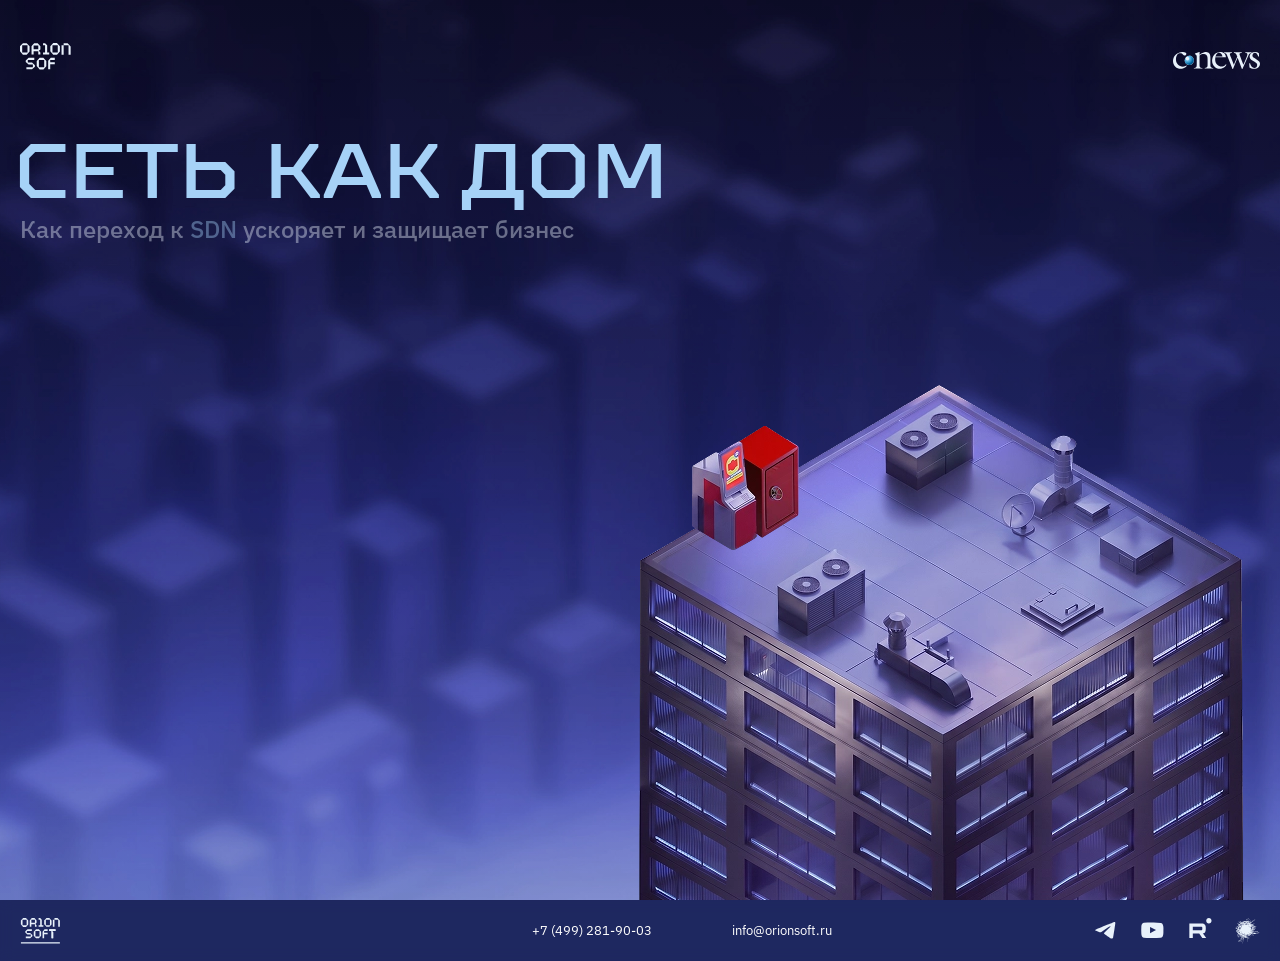
==== public/index.html @ 99e79488 "add homepage" ====
<!DOCTYPE html>
<html lang="ru">
  <head>
    <meta charset="UTF-8">
    <meta name="viewport" content="width=device-width, initial-scale=1.0">
    <meta name="description" content="Orionsoft">
    <meta name="keywords" content="">
    <link href="css/main.min.css" rel="stylesheet" type="text/css">
    <title>Orionsoft</title>
  </head>
  <body>
    <header class="header">
      <div class="container header__container"><a href="#" target="_blank">
          <svg class="header__logo-orion js-logo-animate" viewbox="0 0 80 53" fill="none" xmlns="http://www.w3.org/2000/svg">
            <path d="M15.0621 4.90947L10.4276 0.0557884H4.63448L1.43448 3.45895L0 4.85368V12.9432L4.57931 18.1316H10.4828L15.0069 13.0547V4.90947H15.0621ZM3.42069 14.7842V3.34737H11.7517V14.7842H3.42069Z" fill="currentColor"></path>
            <path d="M32 5.02105L27.7517 0.0557884H22.2897L19.3104 3.51474L18.0966 4.90947V18.02H21.3517V12.7758H28.6897V18.02H31.9448V14.561L29.4621 12.1063L32 9.87474V5.02105ZM21.3517 3.62632H28.6897V9.81894H21.3517V3.62632Z" fill="currentColor"></path>
            <path d="M42.5931 14.6726V3.45895L39.3379 0.111578H36.1379V3.34737H39.3379V14.6726H36.1379V18.02H45.7931V14.6726H42.5931Z" fill="currentColor"></path>
            <path d="M62.5656 4.85368L57.9311 0H52.1931L48.9931 3.40316L47.5587 4.79789V12.8874L52.138 18.0758H58.0414L62.5656 12.9989V4.85368ZM50.9242 14.7842V3.34737H59.2552V14.7842H50.9242Z" fill="currentColor"></path>
            <path d="M74.7035 0.111578H68.469V3.45895H65.1586V18.0758H68.469V3.45895H76.138V18.0758H79.4483V5.13263L74.7035 0.111578Z" fill="currentColor"></path>
            <path d="M18.869 30.3495H12.2483V26.3884H22.4V23.0968H13.5724L8.99311 27.1695V29.5684L12.1931 32.4137L13.4621 33.6411H20.1931V37.8253H10.0414V41.1168H18.869L23.3931 36.9884V34.5895" fill="currentColor"></path>
            <path d="M41.3242 27.9505L36.6345 23.1526H30.8966L27.6966 26.5558L26.2621 27.9505V36.04L30.8414 41.2284H36.7448L41.269 36.1516V27.9505H41.3242ZM29.6276 37.8811V26.4442H37.9586V37.8811H29.6276Z" fill="currentColor"></path>
            <path d="M54.5655 26.3326V23.0968H48.3311L44.1931 27.7832V41.0611H47.3931V33.2505H54.5655V29.959H47.3931V26.3326H54.5655Z" fill="currentColor"></path>
            <path d="M57.7655 23.0968V26.4442H62.5104V41.1168H65.8759V29.1779L63.5035 26.5H70.5656V23.0968H57.7655Z" fill="currentColor"></path>
            <path d="M0.110347 49.6526V52.1632H79.5035V49.6526H0.110347Z" fill="currentColor"></path>
          </svg></a><a href="#" target="_blank">
          <svg class="header__logo-cnews js-logo-animate" viewbox="0 0 133 26" fill="none" xmlns="http://www.w3.org/2000/svg">
            <g clip-path="url(#clip0_83_304)">
              <path d="M13.7548 0H15.0197C16.5428 0.123717 18.1763 0.214875 19.4802 1.10041C20.2222 1.5855 20.6006 2.57684 20.2839 3.41841C19.8666 4.57908 18.6456 5.55251 17.3709 5.31971C16.6516 5.11788 16.0508 4.64905 15.4809 4.18511C14.5537 3.42495 13.659 2.59312 12.5581 2.08524C11.6943 1.65549 10.6794 1.67991 9.75715 1.88013C8.1123 2.27406 6.81329 3.52585 5.98031 4.95508C4.95245 6.76525 4.41826 8.85861 4.46697 10.9406C4.46371 13.4556 5.16841 15.9966 6.5957 18.077C8.03759 20.1801 10.267 21.764 12.7725 22.2833C14.5472 22.6886 16.4681 22.5926 18.1357 21.8324C18.8745 21.5068 19.5646 21.0787 20.2206 20.6099C20.5697 20.815 20.9253 21.0071 21.2972 21.1666C19.6296 23.0614 17.4684 24.5476 15.0441 25.2801C12.4996 26.0436 9.68406 25.9996 7.21272 24.9871C4.51568 23.8997 2.3431 21.6777 1.16423 19.0325C0.446534 17.4926 0.107167 15.8029 0 14.1116V12.9754C0.110417 11.4013 0.431917 9.83205 1.07655 8.38658C2.20343 5.78855 4.19741 3.60565 6.61515 2.15202C8.76177 0.83511 11.2477 0.130226 13.7548 0Z" fill="currentColor"></path>
              <path d="M24.9119 19.8844C28.759 19.8844 31.8777 16.7571 31.8777 12.8994C31.8777 9.04163 28.759 5.91431 24.9119 5.91431C21.0648 5.91431 17.946 9.04163 17.946 12.8994C17.946 16.7571 21.0648 19.8844 24.9119 19.8844Z" fill="currentColor"></path>
              <path d="M40.157 0H40.1716C40.3778 0.0716263 40.5793 0.148132 40.7837 0.221384C40.6278 1.57899 40.5028 2.94147 40.3405 4.29907C42.6723 2.59964 45.1225 0.872513 47.9884 0.245804C48.5356 0.117207 49.0942 0.0618583 49.6512 4.16723e-06H50.666C51.7326 0.0911623 52.8239 0.250688 53.7802 0.761823C54.912 1.31528 55.7971 2.305 56.2989 3.4526C57.031 5.07557 57.1544 6.88893 57.1673 8.64537C57.1673 12.1549 57.169 15.6629 57.1673 19.1725C57.161 19.905 57.1773 20.6408 57.2471 21.37C57.3429 21.9658 57.4174 22.6072 57.8087 23.0923C58.1708 23.5643 58.7344 23.8248 59.293 23.9778C60.0205 24.1748 60.7607 24.3262 61.5095 24.4027C61.5241 24.6843 61.5271 24.9659 61.5271 25.2475H48.521C48.529 24.9708 48.4834 24.6827 48.5566 24.4108C49.6721 24.2171 50.8834 24.0983 51.8284 23.4146C52.7232 22.7081 52.7687 21.4742 52.8515 20.4292C52.905 17.9614 52.8711 15.4903 52.8808 13.021C52.8661 11.3508 52.9473 9.66763 52.65 8.0154C52.4229 6.75873 51.981 5.476 51.054 4.55953C49.8297 3.27519 47.9608 2.87637 46.2477 2.92358C45.3613 2.88939 44.4712 3.02776 43.6336 3.31914C42.5098 3.72937 41.5176 4.4342 40.6458 5.24323C40.5224 5.33277 40.5759 5.49717 40.5613 5.62413C40.5709 10.5206 40.5563 15.4171 40.568 20.3152C40.6215 21.1405 40.6391 22 40.9949 22.7619C41.2985 23.3934 41.9512 23.7613 42.5975 23.9518C43.3543 24.165 44.1287 24.3213 44.9114 24.4059C44.9147 24.6859 44.9147 24.9676 44.9147 25.2475C40.5822 25.2475 36.2471 25.2475 31.9132 25.2492C31.923 24.9676 31.9246 24.6859 31.9311 24.4043C32.7105 24.3197 33.4834 24.1569 34.2352 23.9257C34.9414 23.7011 35.617 23.2437 35.8897 22.5258C36.3199 21.3147 36.2292 20.0092 36.281 18.746V7.60357C36.2664 6.86617 36.2747 6.09943 35.9465 5.42063C35.4285 4.3886 34.4543 3.6968 33.5532 3.02286C33.5515 2.83566 33.5499 2.65009 33.5465 2.46452C35.747 1.63433 37.9585 0.83507 40.157 0Z" fill="currentColor"></path>
              <path d="M71.7552 0H72.8937C73.5949 0.0748808 74.2998 0.146503 74.9801 0.336959C76.8132 0.797633 78.4777 1.94037 79.5037 3.53726C80.4065 4.9144 80.8254 6.56013 80.9036 8.19446C75.5241 8.18633 70.1445 8.19936 64.7667 8.18796C64.648 9.0979 64.5994 10.0176 64.5393 10.9341C64.2942 13.5516 65.0071 16.2669 66.5771 18.383C67.9703 20.2957 70.1056 21.6419 72.4291 22.0668C73.957 22.3354 75.5709 22.3256 77.0423 21.7868C78.6269 21.2268 79.9164 20.0499 80.9036 18.7135C81.1859 18.9186 81.4685 19.1253 81.7478 19.3385C80.2702 21.8356 78.0604 23.9485 75.3535 25.0424C71.7326 26.5238 67.3582 25.7912 64.3331 23.3332C62.6962 22.0326 61.459 20.2599 60.7025 18.3146C59.8563 16.1871 59.6292 13.8397 59.9052 11.5754C60.3192 7.82003 62.3002 4.18673 65.4536 2.05919C67.3013 0.778096 69.5241 0.125346 71.7552 0ZM69.6817 1.32179C68.115 1.62457 66.8711 2.81287 66.0834 4.15256C65.5527 5.08856 65.0962 6.09946 64.9419 7.17056C66.1695 7.0387 67.4054 7.09406 68.6343 6.99313C70.9678 6.9085 73.2996 6.8108 75.6311 6.69523C75.2544 5.0544 74.605 3.37773 73.3076 2.24639C72.3334 1.38365 70.9499 1.03204 69.6817 1.32179Z" fill="currentColor"></path>
              <path d="M78.2778 0.546869C82.199 0.553382 86.1222 0.553382 90.045 0.546869C90.04 0.825226 90.04 1.10359 90.0433 1.38194C89.3128 1.42915 88.5561 1.45845 87.8708 1.74983C87.4276 1.90773 87.0379 2.25446 86.9162 2.72164C86.8234 3.25394 86.8982 3.80413 87.0688 4.31367C87.4438 5.48243 87.926 6.61213 88.3645 7.7565C89.9004 11.7089 91.4641 15.6482 92.9856 19.6054C94.7329 15.544 96.4297 11.4565 98.159 7.387C98.2757 7.13307 98.1021 6.88073 98.024 6.6447C97.477 5.34407 97.1033 3.93763 96.2591 2.78676C95.5445 1.81332 94.278 1.57892 93.1642 1.38195C93.1675 1.10359 93.1675 0.826866 93.1692 0.548506C97.1376 0.548506 101.109 0.561529 105.079 0.541992C105.079 0.820352 105.079 1.10034 105.081 1.38032C104.223 1.44544 103.34 1.50404 102.55 1.87681C102.041 2.12099 101.639 2.64026 101.666 3.22465C101.689 3.99623 102.004 4.72063 102.267 5.4336C104.027 10.1592 105.833 14.8668 107.573 19.5973C108.298 18.1111 108.936 16.5842 109.613 15.0752C110.736 12.4918 111.844 9.89707 112.786 7.24047C113.162 6.0945 113.555 4.942 113.713 3.74227C113.815 3.09766 113.627 2.35538 113.065 1.97447C112.337 1.50891 111.449 1.50891 110.626 1.38519C110.629 1.10521 110.628 0.826852 110.626 0.546866C113.763 0.558259 116.9 0.543609 120.037 0.553379C120.034 0.826852 120.034 1.10033 120.036 1.3738C119.091 1.47147 118.126 1.72378 117.377 2.3391C116.215 3.26533 115.627 4.67503 115.012 5.98543C112.042 12.5944 109.106 19.2196 106.13 25.8237C105.893 25.8172 105.657 25.8205 105.422 25.8367H105.377C103.168 20.1686 100.945 14.5055 98.7452 8.83413C96.3921 14.4908 94.0928 20.1719 91.758 25.8367H91.7158C91.4561 25.8172 91.1961 25.8139 90.9364 25.8172C88.1534 18.8957 85.3767 11.9726 82.579 5.05597C82.1681 4.0988 81.7458 3.09606 80.9601 2.37982C80.2326 1.70753 79.2357 1.45033 78.2728 1.37545C78.2775 1.09872 78.2778 0.823599 78.2778 0.546869Z" fill="currentColor"></path>
              <path d="M124.75 0H125.698C127.698 0.130226 129.733 0.675546 131.376 1.85409C131.44 3.50145 131.475 5.15368 131.563 6.80105C131.152 6.88731 130.736 6.95408 130.326 7.04035C129.819 5.37508 129.204 3.63981 127.918 2.40917C126.552 1.10366 124.186 0.939253 122.731 2.18128C121.815 2.97403 121.408 4.23235 121.481 5.42228C121.471 6.69361 122.259 7.80865 123.193 8.60141C124.746 9.90041 126.623 10.7094 128.356 11.7333C129.76 12.5635 131.175 13.5077 132.087 14.8978C132.872 16.0796 133.133 17.5593 132.938 18.956C132.761 20.5919 131.938 22.127 130.732 23.2339C128.944 24.9008 126.49 25.7196 124.077 25.8026C121.577 25.8628 119.019 25.2215 116.966 23.7564C116.834 22.2816 116.771 20.8019 116.631 19.3271C116.56 18.7395 116.605 18.1404 116.488 17.556C116.928 17.4649 117.37 17.3623 117.821 17.3412C118.209 19.2832 119.019 21.1975 120.387 22.6544C121.423 23.7304 122.897 24.388 124.397 24.3571C125.516 24.3864 126.651 23.9632 127.448 23.1704C129.002 21.6223 129.163 18.8599 127.741 17.1751C126.932 16.1838 125.81 15.5164 124.698 14.919C122.938 13.9651 121.048 13.1902 119.508 11.8798C118.482 11.0301 117.685 9.87598 117.374 8.56885C117.037 7.09728 117.121 5.49065 117.792 4.12161C118.42 2.81123 119.521 1.77431 120.791 1.09388C122.006 0.429726 123.374 0.102551 124.75 0Z" fill="currentColor"></path>
              <path d="M20.3521 7.60031C21.4481 6.69848 22.791 6.08155 24.2118 5.95458C26.2723 5.72668 28.414 6.50151 29.8673 7.98121C31.1517 9.27535 31.9035 11.0887 31.8775 12.9184C31.8938 14.4941 31.3352 16.065 30.3463 17.2875C29.2958 18.6028 27.7532 19.5209 26.0937 19.7895C24.4488 20.0629 22.7017 19.7585 21.2825 18.8697C19.4883 17.784 18.2331 15.8452 18.0058 13.7568C17.7428 11.8148 18.3776 9.79955 19.6458 8.31821C19.2642 8.92865 19.0498 9.64325 19.1473 10.3676C19.2821 11.6292 20.3472 12.7215 21.6008 12.8875C23.0833 13.1463 24.608 12.0557 24.8759 10.5809C24.9944 9.91675 24.9116 9.20211 24.5722 8.61121C24.0624 7.66545 22.9988 7.03875 21.9206 7.10548C21.3556 7.09735 20.8376 7.33985 20.3521 7.60031Z" fill="url(#paint0_radial_83_304)"></path>
              <path d="M20.3521 7.60031C21.4481 6.69848 22.791 6.08155 24.2118 5.95458C26.2723 5.72668 28.414 6.50151 29.8673 7.98121C31.1517 9.27535 31.9035 11.0887 31.8775 12.9184C31.8938 14.4941 31.3352 16.065 30.3463 17.2875C29.2958 18.6028 27.7532 19.5209 26.0937 19.7895C24.4488 20.0629 22.7017 19.7585 21.2825 18.8697C19.4883 17.784 18.2331 15.8452 18.0058 13.7568C17.7428 11.8148 18.3776 9.79955 19.6458 8.31821C19.2642 8.92865 19.0498 9.64325 19.1473 10.3676C19.2821 11.6292 20.3472 12.7215 21.6008 12.8875C23.0833 13.1463 24.608 12.0557 24.8759 10.5809C24.9944 9.91675 24.9116 9.20211 24.5722 8.61121C24.0624 7.66545 22.9988 7.03875 21.9206 7.10548C21.3556 7.09735 20.8376 7.33985 20.3521 7.60031Z" fill="url(#paint1_radial_83_304)"></path>
            </g>
            <defs>
              <radialgradient id="paint0_radial_83_304" cx="0" cy="0" r="1" gradienttransform="matrix(9.31 9.33334 -9.31 9.33334 22.1113 9.66665)" gradientunits="userSpaceOnUse">
                <stop stop-color="#00AAFF"></stop>
                <stop offset="1" stop-color="#00406C"></stop>
              </radialgradient>
              <radialgradient id="paint1_radial_83_304" cx="0" cy="0" r="1" gradienttransform="matrix(6.31751 6.33334 -6.31514 6.33096 21.7788 9.66665)" gradientunits="userSpaceOnUse">
                <stop stop-color="white" stop-opacity="0.7"></stop>
                <stop offset="1" stop-color="white" stop-opacity="0"></stop>
              </radialgradient>
              <clippath id="clip0_83_304">
                <rect width="133" height="26" fill="white"></rect>
              </clippath>
            </defs>
          </svg></a></div>
    </header>
    <main class="main">
      <section class="hero">
        <div class="hero__bg">
          <picture>
            <source srcset="./images/bg.webp 1x, ./images/bg@2x.webp 2x" type="image/webp">
            <source srcset="./images/bg.webp 1x, ./images/bg@2x.webp 2x" type="image/webp"><img class="hero__bg-image" src="./images/bg.jpg" srcset="./images/bg.jpg 1x, ./images/bg@2x.jpg 2x" alt="">
          </picture>
        </div>
        <div class="container hero__container">
          <div class="hero__content">
            <h1 class="title hero__title">Сеть как дом</h1>
            <div class="hero__subtitle">Как переход к <span>SDN</span> ускоряет и&nbsp;защищает бизнес</div>
            <div class="hero__text">
              <p>
                <span>Orion soft</span> показывает на&nbsp;примере многоквартирного дома показываем, как SDN снимает ограничения обычной
                сети и&nbsp;защищает инфраструктуру изнутри.
              </p>
              <p>Внутри — реальные кейсы из&nbsp;финансовой и&nbsp;нефтегазовой отраслей.</p>
            </div><a class="button hero__button" href="/floor.html"><span>Начать осмотр</span>
              <svg>
                <use xlink:href="./images/sprite.svg#link-arrow"></use>
              </svg></a>
          </div>
          <div class="hero__building">
            <picture>
              <source srcset="./images/roof.webp 1x, ./images/roof@2x.webp 2x" type="image/webp">
              <source srcset="./images/roof.webp 1x, ./images/roof@2x.webp 2x" type="image/webp"><img class="hero__roof" src="./images/roof.png" srcset="./images/roof.png 1x, ./images/roof@2x.png 2x" alt="">
            </picture>
            <picture>
              <source srcset="./images/atm.webp 1x, ./images/atm@2x.webp 2x" type="image/webp">
              <source srcset="./images/atm.webp 1x, ./images/atm@2x.webp 2x" type="image/webp"><img class="hero__thing hero__thing--atm" src="./images/atm.png" srcset="./images/atm.png 1x, ./images/atm@2x.png 2x" alt="">
            </picture>
            <picture>
              <source srcset="./images/box.webp 1x, ./images/box@2x.webp 2x" type="image/webp">
              <source srcset="./images/box.webp 1x, ./images/box@2x.webp 2x" type="image/webp"><img class="hero__thing hero__thing--box" src="./images/box.png" srcset="./images/box.png 1x, ./images/box@2x.png 2x" alt="">
            </picture>
            <picture>
              <source srcset="./images/barrel.webp 1x, ./images/barrel@2x.webp 2x" type="image/webp">
              <source srcset="./images/barrel.webp 1x, ./images/barrel@2x.webp 2x" type="image/webp"><img class="hero__thing hero__thing--barrel" src="./images/barrel.png" srcset="./images/barrel.png 1x, ./images/barrel@2x.png 2x" alt="">
            </picture>
            <div class="hero__mobile-gradient"></div>
            <div class="hero__tooltip hero__tooltip--1 tooltip">
              <svg class="tooltip__icon">
                <use xlink:href="./images/sprite.svg#plan"></use>
              </svg>
              <div class="tooltip__title">Масштабирование</div>
              <div class="tooltip__text">без перепланировки сети</div>
            </div>
            <div class="hero__tooltip hero__tooltip--2 tooltip">
              <svg class="tooltip__icon">
                <use xlink:href="./images/sprite.svg#lock"></use>
              </svg>
              <div class="tooltip__title">Безопасность</div>
              <div class="tooltip__text">каждой виртуальной машины</div>
            </div>
            <div class="hero__tooltip hero__tooltip--3 tooltip">
              <svg class="tooltip__icon">
                <use xlink:href="./images/sprite.svg#eye"></use>
              </svg>
              <div class="tooltip__title">Проверка</div>
              <div class="tooltip__text">внутреннего трафика</div>
            </div>
          </div>
        </div>
      </section>
    </main>
    <footer class="footer">
      <div class="container footer__container"><a href="#" target="_blank">
          <svg class="footer__logo-orion">
            <use xlink:href="./images/sprite.svg#logo-orion"></use>
          </svg></a>
        <div class="footer__contacts"><a href="tel:+74992819003">+7 (499) 281-90-03</a><a href="mailto:info@orionsoft.ru">info@orionsoft.ru</a></div>
        <div class="footer__socials"><a class="footer__socials-item" href="#" target="_blank">
            <svg>
              <use xlink:href="./images/sprite.svg#telegram"></use>
            </svg></a><a class="footer__socials-item" href="#" target="_blank">
            <svg>
              <use xlink:href="./images/sprite.svg#youtube"></use>
            </svg></a><a class="footer__socials-item" href="#" target="_blank">
            <svg>
              <use xlink:href="./images/sprite.svg#rutube"></use>
            </svg></a><a class="footer__socials-item" href="#" target="_blank">
            <svg>
              <use xlink:href="./images/sprite.svg#habr"></use>
            </svg></a></div>
        <!--.footer__adv
        span Реклама
        .footer__adv-tooltip
        	.footer__adv-tooltip-block.
        		erid: 2W5zFHYomfP <br>
        		Рекламодатель: ООО "Орион" <br>
        		ИНН/ОГРН: 9704113582/1227700018996 <br>
        		<a href="https://www.orionsoft.ru/" target="_blank">https://www.orionsoft.ru/</a>
        -->
      </div>
    </footer>
  </body>
  <script src="js/main.min.js" defer></script>
</html>
---- public/css/main.min.css ----
@charset "UTF-8";@font-face{font-family:swiper-icons;src:url('data:application/font-woff;charset=utf-8;base64, [base64]//wADZ2x5ZgAAAywAAADMAAAD2MHtryVoZWFkAAABbAAAADAAAAA2E2+eoWhoZWEAAAGcAAAAHwAAACQC9gDzaG10eAAAAigAAAAZAAAArgJkABFsb2NhAAAC0AAAAFoAAABaFQAUGG1heHAAAAG8AAAAHwAAACAAcABAbmFtZQAAA/gAAAE5AAACXvFdBwlwb3N0AAAFNAAAAGIAAACE5s74hXjaY2BkYGAAYpf5Hu/j+W2+MnAzMYDAzaX6QjD6/4//Bxj5GA8AuRwMYGkAPywL13jaY2BkYGA88P8Agx4j+/8fQDYfA1AEBWgDAIB2BOoAeNpjYGRgYNBh4GdgYgABEMnIABJzYNADCQAACWgAsQB42mNgYfzCOIGBlYGB0YcxjYGBwR1Kf2WQZGhhYGBiYGVmgAFGBiQQkOaawtDAoMBQxXjg/wEGPcYDDA4wNUA2CCgwsAAAO4EL6gAAeNpj2M0gyAACqxgGNWBkZ2D4/wMA+xkDdgAAAHjaY2BgYGaAYBkGRgYQiAHyGMF8FgYHIM3DwMHABGQrMOgyWDLEM1T9/w8UBfEMgLzE////P/5//f/V/xv+r4eaAAeMbAxwIUYmIMHEgKYAYjUcsDAwsLKxc3BycfPw8jEQA/[base64]/uznmfPFBNODM2K7MTQ45YEAZqGP81AmGGcF3iPqOop0r1SPTaTbVkfUe4HXj97wYE+yNwWYxwWu4v1ugWHgo3S1XdZEVqWM7ET0cfnLGxWfkgR42o2PvWrDMBSFj/IHLaF0zKjRgdiVMwScNRAoWUoH78Y2icB/yIY09An6AH2Bdu/UB+yxopYshQiEvnvu0dURgDt8QeC8PDw7Fpji3fEA4z/PEJ6YOB5hKh4dj3EvXhxPqH/SKUY3rJ7srZ4FZnh1PMAtPhwP6fl2PMJMPDgeQ4rY8YT6Gzao0eAEA409DuggmTnFnOcSCiEiLMgxCiTI6Cq5DZUd3Qmp10vO0LaLTd2cjN4fOumlc7lUYbSQcZFkutRG7g6JKZKy0RmdLY680CDnEJ+UMkpFFe1RN7nxdVpXrC4aTtnaurOnYercZg2YVmLN/d/gczfEimrE/fs/bOuq29Zmn8tloORaXgZgGa78yO9/cnXm2BpaGvq25Dv9S4E9+5SIc9PqupJKhYFSSl47+Qcr1mYNAAAAeNptw0cKwkAAAMDZJA8Q7OUJvkLsPfZ6zFVERPy8qHh2YER+3i/BP83vIBLLySsoKimrqKqpa2hp6+jq6RsYGhmbmJqZSy0sraxtbO3sHRydnEMU4uR6yx7JJXveP7WrDycAAAAAAAH//wACeNpjYGRgYOABYhkgZgJCZgZNBkYGLQZtIJsFLMYAAAw3ALgAeNolizEKgDAQBCchRbC2sFER0YD6qVQiBCv/H9ezGI6Z5XBAw8CBK/m5iQQVauVbXLnOrMZv2oLdKFa8Pjuru2hJzGabmOSLzNMzvutpB3N42mNgZGBg4GKQYzBhYMxJLMlj4GBgAYow/P/PAJJhLM6sSoWKfWCAAwDAjgbRAAB42mNgYGBkAIIbCZo5IPrmUn0hGA0AO8EFTQAA');font-weight:400;font-style:normal}:root{--swiper-theme-color:#007aff}:host{position:relative;display:block;margin-left:auto;margin-right:auto;z-index:1}.swiper{margin-left:auto;margin-right:auto;position:relative;overflow:hidden;list-style:none;padding:0;z-index:1;display:block}.swiper-vertical>.swiper-wrapper{flex-direction:column}.swiper-wrapper{position:relative;width:100%;height:100%;z-index:1;display:flex;transition-property:transform;transition-timing-function:var(--swiper-wrapper-transition-timing-function,initial);box-sizing:content-box}.swiper-android .swiper-slide,.swiper-ios .swiper-slide,.swiper-wrapper{transform:translate3d(0,0,0)}.swiper-horizontal{touch-action:pan-y}.swiper-vertical{touch-action:pan-x}.swiper-slide{flex-shrink:0;width:100%;height:100%;position:relative;transition-property:transform;display:block}.swiper-slide-invisible-blank{visibility:hidden}.swiper-autoheight,.swiper-autoheight .swiper-slide{height:auto}.swiper-autoheight .swiper-wrapper{align-items:flex-start;transition-property:transform,height}.swiper-backface-hidden .swiper-slide{transform:translateZ(0);-webkit-backface-visibility:hidden;backface-visibility:hidden}.swiper-3d.swiper-css-mode .swiper-wrapper{perspective:1200px}.swiper-3d .swiper-wrapper{transform-style:preserve-3d}.swiper-3d{perspective:1200px}.swiper-3d .swiper-cube-shadow,.swiper-3d .swiper-slide{transform-style:preserve-3d}.swiper-css-mode>.swiper-wrapper{overflow:auto;scrollbar-width:none;-ms-overflow-style:none}.swiper-css-mode>.swiper-wrapper::-webkit-scrollbar{display:none}.swiper-css-mode>.swiper-wrapper>.swiper-slide{scroll-snap-align:start start}.swiper-css-mode.swiper-horizontal>.swiper-wrapper{scroll-snap-type:x mandatory}.swiper-css-mode.swiper-vertical>.swiper-wrapper{scroll-snap-type:y mandatory}.swiper-css-mode.swiper-free-mode>.swiper-wrapper{scroll-snap-type:none}.swiper-css-mode.swiper-free-mode>.swiper-wrapper>.swiper-slide{scroll-snap-align:none}.swiper-css-mode.swiper-centered>.swiper-wrapper::before{content:'';flex-shrink:0;order:9999}.swiper-css-mode.swiper-centered>.swiper-wrapper>.swiper-slide{scroll-snap-align:center center;scroll-snap-stop:always}.swiper-css-mode.swiper-centered.swiper-horizontal>.swiper-wrapper>.swiper-slide:first-child{margin-inline-start:var(--swiper-centered-offset-before)}.swiper-css-mode.swiper-centered.swiper-horizontal>.swiper-wrapper::before{height:100%;min-height:1px;width:var(--swiper-centered-offset-after)}.swiper-css-mode.swiper-centered.swiper-vertical>.swiper-wrapper>.swiper-slide:first-child{margin-block-start:var(--swiper-centered-offset-before)}.swiper-css-mode.swiper-centered.swiper-vertical>.swiper-wrapper::before{width:100%;min-width:1px;height:var(--swiper-centered-offset-after)}.swiper-3d .swiper-slide-shadow,.swiper-3d .swiper-slide-shadow-bottom,.swiper-3d .swiper-slide-shadow-left,.swiper-3d .swiper-slide-shadow-right,.swiper-3d .swiper-slide-shadow-top{position:absolute;left:0;top:0;width:100%;height:100%;pointer-events:none;z-index:10}.swiper-3d .swiper-slide-shadow{background:rgba(0,0,0,.15)}.swiper-3d .swiper-slide-shadow-left{background-image:linear-gradient(to left,rgba(0,0,0,.5),rgba(0,0,0,0))}.swiper-3d .swiper-slide-shadow-right{background-image:linear-gradient(to right,rgba(0,0,0,.5),rgba(0,0,0,0))}.swiper-3d .swiper-slide-shadow-top{background-image:linear-gradient(to top,rgba(0,0,0,.5),rgba(0,0,0,0))}.swiper-3d .swiper-slide-shadow-bottom{background-image:linear-gradient(to bottom,rgba(0,0,0,.5),rgba(0,0,0,0))}.swiper-lazy-preloader{width:42px;height:42px;position:absolute;left:50%;top:50%;margin-left:-21px;margin-top:-21px;z-index:10;transform-origin:50%;box-sizing:border-box;border:4px solid var(--swiper-preloader-color,var(--swiper-theme-color));border-radius:50%;border-top-color:transparent}.swiper-watch-progress .swiper-slide-visible .swiper-lazy-preloader,.swiper:not(.swiper-watch-progress) .swiper-lazy-preloader{animation:swiper-preloader-spin 1s infinite linear}.swiper-lazy-preloader-white{--swiper-preloader-color:#fff}.swiper-lazy-preloader-black{--swiper-preloader-color:#000}@keyframes swiper-preloader-spin{0%{transform:rotate(0)}100%{transform:rotate(360deg)}}.swiper-virtual .swiper-slide{-webkit-backface-visibility:hidden;transform:translateZ(0)}.swiper-virtual.swiper-css-mode .swiper-wrapper::after{content:'';position:absolute;left:0;top:0;pointer-events:none}.swiper-virtual.swiper-css-mode.swiper-horizontal .swiper-wrapper::after{height:1px;width:var(--swiper-virtual-size)}.swiper-virtual.swiper-css-mode.swiper-vertical .swiper-wrapper::after{width:1px;height:var(--swiper-virtual-size)}:root{--swiper-navigation-size:44px}.swiper-button-next,.swiper-button-prev{position:absolute;top:var(--swiper-navigation-top-offset,50%);width:calc(var(--swiper-navigation-size)/ 44 * 27);height:var(--swiper-navigation-size);margin-top:calc(0px - (var(--swiper-navigation-size)/ 2));z-index:10;cursor:pointer;display:flex;align-items:center;justify-content:center;color:var(--swiper-navigation-color,var(--swiper-theme-color))}.swiper-button-next.swiper-button-disabled,.swiper-button-prev.swiper-button-disabled{opacity:.35;cursor:auto;pointer-events:none}.swiper-button-next.swiper-button-hidden,.swiper-button-prev.swiper-button-hidden{opacity:0;cursor:auto;pointer-events:none}.swiper-navigation-disabled .swiper-button-next,.swiper-navigation-disabled .swiper-button-prev{display:none!important}.swiper-button-next svg,.swiper-button-prev svg{width:100%;height:100%;object-fit:contain;transform-origin:center}.swiper-rtl .swiper-button-next svg,.swiper-rtl .swiper-button-prev svg{transform:rotate(180deg)}.swiper-button-prev,.swiper-rtl .swiper-button-next{left:var(--swiper-navigation-sides-offset,10px);right:auto}.swiper-button-next,.swiper-rtl .swiper-button-prev{right:var(--swiper-navigation-sides-offset,10px);left:auto}.swiper-button-lock{display:none}.swiper-button-next:after,.swiper-button-prev:after{font-family:swiper-icons;font-size:var(--swiper-navigation-size);text-transform:none!important;letter-spacing:0;font-variant:initial;line-height:1}.swiper-button-prev:after,.swiper-rtl .swiper-button-next:after{content:'prev'}.swiper-button-next,.swiper-rtl .swiper-button-prev{right:var(--swiper-navigation-sides-offset,10px);left:auto}.swiper-button-next:after,.swiper-rtl .swiper-button-prev:after{content:'next'}.swiper-pagination{position:absolute;text-align:center;transition:.3s opacity;transform:translate3d(0,0,0);z-index:10}.swiper-pagination.swiper-pagination-hidden{opacity:0}.swiper-pagination-disabled>.swiper-pagination,.swiper-pagination.swiper-pagination-disabled{display:none!important}.swiper-horizontal>.swiper-pagination-bullets,.swiper-pagination-bullets.swiper-pagination-horizontal,.swiper-pagination-custom,.swiper-pagination-fraction{bottom:var(--swiper-pagination-bottom,8px);top:var(--swiper-pagination-top,auto);left:0;width:100%}.swiper-pagination-bullets-dynamic{overflow:hidden;font-size:0}.swiper-pagination-bullets-dynamic .swiper-pagination-bullet{transform:scale(.33);position:relative}.swiper-pagination-bullets-dynamic .swiper-pagination-bullet-active{transform:scale(1)}.swiper-pagination-bullets-dynamic .swiper-pagination-bullet-active-main{transform:scale(1)}.swiper-pagination-bullets-dynamic .swiper-pagination-bullet-active-prev{transform:scale(.66)}.swiper-pagination-bullets-dynamic .swiper-pagination-bullet-active-prev-prev{transform:scale(.33)}.swiper-pagination-bullets-dynamic .swiper-pagination-bullet-active-next{transform:scale(.66)}.swiper-pagination-bullets-dynamic .swiper-pagination-bullet-active-next-next{transform:scale(.33)}.swiper-pagination-bullet{width:var(--swiper-pagination-bullet-width,var(--swiper-pagination-bullet-size,8px));height:var(--swiper-pagination-bullet-height,var(--swiper-pagination-bullet-size,8px));display:inline-block;border-radius:var(--swiper-pagination-bullet-border-radius,50%);background:var(--swiper-pagination-bullet-inactive-color,#000);opacity:var(--swiper-pagination-bullet-inactive-opacity,.2)}button.swiper-pagination-bullet{border:none;margin:0;padding:0;box-shadow:none;-webkit-appearance:none;appearance:none}.swiper-pagination-clickable .swiper-pagination-bullet{cursor:pointer}.swiper-pagination-bullet:only-child{display:none!important}.swiper-pagination-bullet-active{opacity:var(--swiper-pagination-bullet-opacity,1);background:var(--swiper-pagination-color,var(--swiper-theme-color))}.swiper-pagination-vertical.swiper-pagination-bullets,.swiper-vertical>.swiper-pagination-bullets{right:var(--swiper-pagination-right,8px);left:var(--swiper-pagination-left,auto);top:50%;transform:translate3d(0,-50%,0)}.swiper-pagination-vertical.swiper-pagination-bullets .swiper-pagination-bullet,.swiper-vertical>.swiper-pagination-bullets .swiper-pagination-bullet{margin:var(--swiper-pagination-bullet-vertical-gap,6px) 0;display:block}.swiper-pagination-vertical.swiper-pagination-bullets.swiper-pagination-bullets-dynamic,.swiper-vertical>.swiper-pagination-bullets.swiper-pagination-bullets-dynamic{top:50%;transform:translateY(-50%);width:8px}.swiper-pagination-vertical.swiper-pagination-bullets.swiper-pagination-bullets-dynamic .swiper-pagination-bullet,.swiper-vertical>.swiper-pagination-bullets.swiper-pagination-bullets-dynamic .swiper-pagination-bullet{display:inline-block;transition:.2s transform,.2s top}.swiper-horizontal>.swiper-pagination-bullets .swiper-pagination-bullet,.swiper-pagination-horizontal.swiper-pagination-bullets .swiper-pagination-bullet{margin:0 var(--swiper-pagination-bullet-horizontal-gap,4px)}.swiper-horizontal>.swiper-pagination-bullets.swiper-pagination-bullets-dynamic,.swiper-pagination-horizontal.swiper-pagination-bullets.swiper-pagination-bullets-dynamic{left:50%;transform:translateX(-50%);white-space:nowrap}.swiper-horizontal>.swiper-pagination-bullets.swiper-pagination-bullets-dynamic .swiper-pagination-bullet,.swiper-pagination-horizontal.swiper-pagination-bullets.swiper-pagination-bullets-dynamic .swiper-pagination-bullet{transition:.2s transform,.2s left}.swiper-horizontal.swiper-rtl>.swiper-pagination-bullets-dynamic .swiper-pagination-bullet{transition:.2s transform,.2s right}.swiper-pagination-fraction{color:var(--swiper-pagination-fraction-color,inherit)}.swiper-pagination-progressbar{background:var(--swiper-pagination-progressbar-bg-color,rgba(0,0,0,.25));position:absolute}.swiper-pagination-progressbar .swiper-pagination-progressbar-fill{background:var(--swiper-pagination-color,var(--swiper-theme-color));position:absolute;left:0;top:0;width:100%;height:100%;transform:scale(0);transform-origin:left top}.swiper-rtl .swiper-pagination-progressbar .swiper-pagination-progressbar-fill{transform-origin:right top}.swiper-horizontal>.swiper-pagination-progressbar,.swiper-pagination-progressbar.swiper-pagination-horizontal,.swiper-pagination-progressbar.swiper-pagination-vertical.swiper-pagination-progressbar-opposite,.swiper-vertical>.swiper-pagination-progressbar.swiper-pagination-progressbar-opposite{width:100%;height:var(--swiper-pagination-progressbar-size,4px);left:0;top:0}.swiper-horizontal>.swiper-pagination-progressbar.swiper-pagination-progressbar-opposite,.swiper-pagination-progressbar.swiper-pagination-horizontal.swiper-pagination-progressbar-opposite,.swiper-pagination-progressbar.swiper-pagination-vertical,.swiper-vertical>.swiper-pagination-progressbar{width:var(--swiper-pagination-progressbar-size,4px);height:100%;left:0;top:0}.swiper-pagination-lock{display:none}.swiper-scrollbar{border-radius:var(--swiper-scrollbar-border-radius,10px);position:relative;touch-action:none;background:var(--swiper-scrollbar-bg-color,rgba(0,0,0,.1))}.swiper-scrollbar-disabled>.swiper-scrollbar,.swiper-scrollbar.swiper-scrollbar-disabled{display:none!important}.swiper-horizontal>.swiper-scrollbar,.swiper-scrollbar.swiper-scrollbar-horizontal{position:absolute;left:var(--swiper-scrollbar-sides-offset,1%);bottom:var(--swiper-scrollbar-bottom,4px);top:var(--swiper-scrollbar-top,auto);z-index:50;height:var(--swiper-scrollbar-size,4px);width:calc(100% - 2 * var(--swiper-scrollbar-sides-offset,1%))}.swiper-scrollbar.swiper-scrollbar-vertical,.swiper-vertical>.swiper-scrollbar{position:absolute;left:var(--swiper-scrollbar-left,auto);right:var(--swiper-scrollbar-right,4px);top:var(--swiper-scrollbar-sides-offset,1%);z-index:50;width:var(--swiper-scrollbar-size,4px);height:calc(100% - 2 * var(--swiper-scrollbar-sides-offset,1%))}.swiper-scrollbar-drag{height:100%;width:100%;position:relative;background:var(--swiper-scrollbar-drag-bg-color,rgba(0,0,0,.5));border-radius:var(--swiper-scrollbar-border-radius,10px);left:0;top:0}.swiper-scrollbar-cursor-drag{cursor:move}.swiper-scrollbar-lock{display:none}.swiper-zoom-container{width:100%;height:100%;display:flex;justify-content:center;align-items:center;text-align:center}.swiper-zoom-container>canvas,.swiper-zoom-container>img,.swiper-zoom-container>svg{max-width:100%;max-height:100%;object-fit:contain}.swiper-slide-zoomed{cursor:move;touch-action:none}.swiper .swiper-notification{position:absolute;left:0;top:0;pointer-events:none;opacity:0;z-index:-1000}.swiper-free-mode>.swiper-wrapper{transition-timing-function:ease-out;margin:0 auto}.swiper-grid>.swiper-wrapper{flex-wrap:wrap}.swiper-grid-column>.swiper-wrapper{flex-wrap:wrap;flex-direction:column}.swiper-fade.swiper-free-mode .swiper-slide{transition-timing-function:ease-out}.swiper-fade .swiper-slide{pointer-events:none;transition-property:opacity}.swiper-fade .swiper-slide .swiper-slide{pointer-events:none}.swiper-fade .swiper-slide-active{pointer-events:auto}.swiper-fade .swiper-slide-active .swiper-slide-active{pointer-events:auto}.swiper.swiper-cube{overflow:visible}.swiper-cube .swiper-slide{pointer-events:none;-webkit-backface-visibility:hidden;backface-visibility:hidden;z-index:1;visibility:hidden;transform-origin:0 0;width:100%;height:100%}.swiper-cube .swiper-slide .swiper-slide{pointer-events:none}.swiper-cube.swiper-rtl .swiper-slide{transform-origin:100% 0}.swiper-cube .swiper-slide-active,.swiper-cube .swiper-slide-active .swiper-slide-active{pointer-events:auto}.swiper-cube .swiper-slide-active,.swiper-cube .swiper-slide-next,.swiper-cube .swiper-slide-prev{pointer-events:auto;visibility:visible}.swiper-cube .swiper-cube-shadow{position:absolute;left:0;bottom:0;width:100%;height:100%;opacity:.6;z-index:0}.swiper-cube .swiper-cube-shadow:before{content:'';background:#000;position:absolute;left:0;top:0;bottom:0;right:0;filter:blur(50px)}.swiper-cube .swiper-slide-next+.swiper-slide{pointer-events:auto;visibility:visible}.swiper-cube .swiper-slide-shadow-cube.swiper-slide-shadow-bottom,.swiper-cube .swiper-slide-shadow-cube.swiper-slide-shadow-left,.swiper-cube .swiper-slide-shadow-cube.swiper-slide-shadow-right,.swiper-cube .swiper-slide-shadow-cube.swiper-slide-shadow-top{z-index:0;-webkit-backface-visibility:hidden;backface-visibility:hidden}.swiper.swiper-flip{overflow:visible}.swiper-flip .swiper-slide{pointer-events:none;-webkit-backface-visibility:hidden;backface-visibility:hidden;z-index:1}.swiper-flip .swiper-slide .swiper-slide{pointer-events:none}.swiper-flip .swiper-slide-active,.swiper-flip .swiper-slide-active .swiper-slide-active{pointer-events:auto}.swiper-flip .swiper-slide-shadow-flip.swiper-slide-shadow-bottom,.swiper-flip .swiper-slide-shadow-flip.swiper-slide-shadow-left,.swiper-flip .swiper-slide-shadow-flip.swiper-slide-shadow-right,.swiper-flip .swiper-slide-shadow-flip.swiper-slide-shadow-top{z-index:0;-webkit-backface-visibility:hidden;backface-visibility:hidden}.swiper-creative .swiper-slide{-webkit-backface-visibility:hidden;backface-visibility:hidden;overflow:hidden;transition-property:transform,opacity,height}.swiper.swiper-cards{overflow:visible}.swiper-cards .swiper-slide{transform-origin:center bottom;-webkit-backface-visibility:hidden;backface-visibility:hidden;overflow:hidden}@font-face{font-family:IBMPlexSans;src:url(../fonts/IBMPlexSans-Light.ttf) format("truetype");font-style:normal;font-weight:300}@font-face{font-family:IBMPlexSans;src:url(../fonts/IBMPlexSans-LightItalic.ttf) format("truetype");font-style:italic;font-weight:300}@font-face{font-family:IBMPlexSans;src:url(../fonts/IBMPlexSans-Regular.ttf) format("truetype");font-style:normal;font-weight:400}@font-face{font-family:IBMPlexSans;src:url(../fonts/IBMPlexSans-Italic.ttf) format("truetype");font-style:italic;font-weight:400}@font-face{font-family:IBMPlexSans;src:url(../fonts/IBMPlexSans-Medium.ttf) format("truetype");font-style:normal;font-weight:500}@font-face{font-family:IBMPlexSans;src:url(../fonts/IBMPlexSans-MediumItalic.ttf) format("truetype");font-style:italic;font-weight:500}@font-face{font-family:IBMPlexSans;src:url(../fonts/IBMPlexSans-SemiBold.ttf) format("truetype");font-style:normal;font-weight:600}@font-face{font-family:IBMPlexSans;src:url(../fonts/IBMPlexSans-SemiBoldItalic.ttf) format("truetype");font-style:italic;font-weight:600}@font-face{font-family:IBMPlexSans;src:url(../fonts/IBMPlexSans-Bold.ttf) format("truetype");font-style:normal;font-weight:700}@font-face{font-family:IBMPlexSans;src:url(../fonts/IBMPlexSans-BoldItalic.ttf) format("truetype");font-style:italic;font-weight:700}@font-face{font-family:TTOctosquares;src:url(../fonts/TTOctosquares-Medium.ttf) format("truetype");font-style:normal;font-weight:500}@font-face{font-family:TTOctosquares;src:url(../fonts/TTOctosquares-MediumItalic.ttf) format("truetype");font-style:italic;font-weight:500}@-webkit-keyframes flicker{0%{opacity:.1}15%{opacity:.9}25%{opacity:.3}35%{opacity:1}45%{opacity:.7}50%{opacity:1}53%{opacity:.8}55%{opacity:1}60%{opacity:.8}65%{opacity:1}70%{opacity:.9}85%{opacity:1}100%{opacity:1}}@keyframes flicker{0%{opacity:.1}15%{opacity:.9}25%{opacity:.3}35%{opacity:1}45%{opacity:.7}50%{opacity:1}53%{opacity:.8}55%{opacity:1}60%{opacity:.8}65%{opacity:1}70%{opacity:.9}85%{opacity:1}100%{opacity:1}}*,::after,::before{-webkit-box-sizing:border-box;box-sizing:border-box}blockquote,body,dd,dl,figcaption,figure,h1,h2,h3,h4,h5,h6,li,ol,p,ul{margin:0}html{-moz-text-size-adjust:100%;-ms-text-size-adjust:100%;-o-text-size-adjust:100%;-webkit-text-size-adjust:100%;text-size-adjust:100%;scroll-behavior:smooth}body{min-height:100vh;scroll-behavior:smooth;text-rendering:optimizeSpeed;font-family:IBMPlexSans,sans-serif;background:#0d0e19;color:#e8f1fb;font-weight:400;font-size:20px;line-height:1.2;-webkit-font-smoothing:antialiased;-moz-font-smoothing:antialiased;-o-font-smoothing:antialiased;-webkit-locale:auto;white-space:normal}.bottom-overflow{overflow:hidden}main{position:relative;z-index:1;overflow:hidden}a{color:#fff;text-decoration:none}svg{width:auto;height:auto}img{display:block;max-width:100%}button,input{-webkit-appearance:none}button,input,select,textarea{font:inherit;background-color:transparent;border:0;border-radius:0;outline:0}input,textarea{padding:0;margin:0}input:focus::-webkit-input-placeholder,textarea:focus::-webkit-input-placeholder{opacity:0}input:focus::-moz-placeholder,textarea:focus::-moz-placeholder{opacity:0}input:focus:-ms-input-placeholder,textarea:focus:-ms-input-placeholder{opacity:0}input:focus::-ms-input-placeholder,textarea:focus::-ms-input-placeholder{opacity:0}input:focus::placeholder,textarea:focus::placeholder{opacity:0}ol,ul{list-style:none;padding:0;margin:0}[hidden]{display:none!important}.token-mark-block{display:none;position:relative;z-index:20;max-width:1288px;width:100%;padding:0 20px;margin:30px auto 0;-webkit-box-sizing:border-box;box-sizing:border-box}.article-mark:hover+.token-info{opacity:1;pointer-events:auto}.token-info{position:absolute;left:0;bottom:100%;width:270px;border:2px solid #6272ed;background:rgba(0,0,0,.7);backdrop-filter:blur(11px);border-radius:2px;padding:20px 10px;opacity:0;pointer-events:none;-webkit-transition:.3s ease;transition:.3s ease}.token-info-item{display:block;color:#fff;font-size:12px;line-height:1.2}.token-info-item a{color:#fff;text-decoration:underline}.token-info-item a:hover{text-decoration:none}.swiper-nav{position:absolute;z-index:10;display:-webkit-box;display:-ms-flexbox;display:flex;-webkit-box-align:center;-ms-flex-align:center;align-items:center;-webkit-box-pack:justify;-ms-flex-pack:justify;justify-content:space-between;gap:10px;pointer-events:none}.swiper-nav .swiper-btn-next,.swiper-nav .swiper-btn-prev{cursor:pointer;pointer-events:auto;-webkit-transition:opacity .3s ease;transition:opacity .3s ease}.swiper-nav .swiper-btn-next:not(.swiper-button-disabled):hover,.swiper-nav .swiper-btn-prev:not(.swiper-button-disabled):hover{opacity:.7}.swiper-nav .swiper-btn-next svg,.swiper-nav .swiper-btn-prev svg{color:#6272ed}.swiper-nav .swiper-button-disabled{-webkit-filter:grayscale(100%);filter:grayscale(100%);cursor:default}.swiper-pagination{display:-webkit-box;display:-ms-flexbox;display:flex;-webkit-box-align:center;-ms-flex-align:center;align-items:center;-webkit-box-pack:center;-ms-flex-pack:center;justify-content:center;gap:6px;position:absolute;top:unset!important;bottom:10px!important;z-index:12}.swiper-pagination .swiper-pagination-bullet{width:9px;height:9px;opacity:1;margin:0!important;-webkit-transition:opacity .3s ease;transition:opacity .3s ease}.swiper-pagination .swiper-pagination-bullet:not(.swiper-pagination-bullet-active):hover{opacity:.7}.swiper-pagination .swiper-pagination-bullet-active{background-color:#6272ed;cursor:default}.container{max-width:1600px;width:100%;padding:0 20px;margin:0 auto;-webkit-box-sizing:border-box;box-sizing:border-box}@media only screen and (max-width:767px){.container{padding:0 20px}}.button{display:-webkit-inline-box;display:-ms-inline-flexbox;display:inline-flex;-webkit-box-align:center;-ms-flex-align:center;align-items:center;-webkit-box-pack:center;-ms-flex-pack:center;justify-content:center;gap:15px;max-width:214px;width:100%;padding:12px 15px;-webkit-box-sizing:border-box;box-sizing:border-box;background-color:#6272ed;clip-path:polygon(0 0,calc(100% - 15px) 0,100% 15px,100% 100%,0 100%);color:#e8f1fb;font-family:IBMPlexSans,sans-serif;font-size:18px;line-height:1.2;font-weight:500;text-align:center;text-transform:uppercase;cursor:pointer;-webkit-transition:.3s ease;transition:.3s ease}@media only screen and (max-width:1279px){.button{font-size:calc(17px + (18 - 17) * (100vw - 576px)/ (1280 - 576))}}@media only screen and (max-width:767px){.button{-webkit-box-pack:justify;-ms-flex-pack:justify;justify-content:space-between;max-width:288px;padding:11px 16px;border-radius:6px;clip-path:unset}}@media only screen and (max-width:575px){.button{font-size:17px}}.button:hover{background-color:rgba(98,114,237,.7)}.button svg{width:17px;height:12px}.button--small{gap:10px;max-width:150px;padding:8px 12px;clip-path:polygon(0 0,calc(100% - 8px) 0,100% 8px,100% 100%,0 100%);font-size:12px}@media only screen and (max-width:767px){.button--small{padding:12px 14px;clip-path:unset;font-size:14px;font-weight:600}}.button--small svg{width:12px;height:9px}.button-up{position:fixed;bottom:20px;right:30px;z-index:20;width:50px;height:50px;opacity:0;pointer-events:none;-webkit-transition:opacity .3s ease;transition:opacity .3s ease;cursor:pointer}@media only screen and (max-width:575px){.button-up{bottom:20px;right:15px;width:25px;height:25px}}.button-up--visible{opacity:1;pointer-events:auto}.button-up:hover svg{color:rgba(98,114,237,.7)}.button-up svg{width:100%;height:100%;color:#6272ed;-webkit-transform:rotate(90deg);-ms-transform:rotate(90deg);transform:rotate(90deg);-webkit-transition:.3s ease;transition:.3s ease}.title{color:#a6d2f7;font-family:TTOctosquares,sans-serif;font-weight:500;line-height:1.2;text-transform:uppercase}h1.title{font-size:77px;margin-left:-6px}@media only screen and (max-width:1279px){h1.title{font-size:calc(60px + (77 - 60) * (100vw - 992px)/ (1280 - 992))}}@media only screen and (max-width:991px){h1.title{font-size:calc(45px + (60 - 45) * (100vw - 768px)/ (992 - 768));margin-left:0}}@media only screen and (max-width:767px){h1.title{font-size:calc(28px + (45 - 28) * (100vw - 576px)/ (768 - 576))}}@media only screen and (max-width:575px){h1.title{font-size:28px}}h2.title{font-size:25px}@media only screen and (max-width:1279px){h2.title{font-size:calc(24px + (25 - 24) * (100vw - 992px)/ (1280 - 992))}}@media only screen and (max-width:991px){h2.title{font-size:calc(23px + (24 - 23) * (100vw - 768px)/ (992 - 768))}}@media only screen and (max-width:767px){h2.title{font-size:calc(22px + (23 - 22) * (100vw - 576px)/ (768 - 576))}}@media only screen and (max-width:575px){h2.title{font-size:22px}}.header{position:absolute;top:0;left:0;z-index:5;width:100%;padding:43px 0;pointer-events:none}@media only screen and (max-width:991px){.header{padding:20px 0}}.header--floor{display:none}@media only screen and (max-width:767px){.header--floor{display:block}}.header__container{display:-webkit-box;display:-ms-flexbox;display:flex;-webkit-box-align:center;-ms-flex-align:center;align-items:center;-webkit-box-pack:justify;-ms-flex-pack:justify;justify-content:space-between;gap:20px}@media only screen and (max-width:767px){.header__container{-webkit-box-align:start;-ms-flex-align:start;align-items:flex-start}}.header__container a{display:-webkit-inline-box;display:-ms-inline-flexbox;display:inline-flex;-webkit-box-align:center;-ms-flex-align:center;align-items:center}.header__logo-cnews,.header__logo-orion{-webkit-transition:color .3s ease;transition:color .3s ease}.header__logo-cnews:hover,.header__logo-orion:hover{color:#6272ed}.header__logo-cnews path,.header__logo-orion path{display:none}.header__logo-orion{color:#e8f1fb;width:51px;height:34px;pointer-events:auto}@media only screen and (max-width:767px){.header__logo-orion{width:40px;height:27px}}.header__logo-cnews{color:#e8f1fb;width:87px;height:17px;pointer-events:auto}@media only screen and (max-width:767px){.header__logo-cnews{width:62px;height:12px}}.footer{position:absolute;left:0;z-index:5;width:100%;padding:17px 0;background:rgba(71,100,255,.31);backdrop-filter:blur(7px)}.footer__container{display:-webkit-box;display:-ms-flexbox;display:flex;-webkit-box-align:center;-ms-flex-align:center;align-items:center;-webkit-box-pack:justify;-ms-flex-pack:justify;justify-content:space-between}@media only screen and (max-width:575px){.footer__container{-webkit-box-orient:vertical;-webkit-box-direction:normal;-ms-flex-direction:column;flex-direction:column;gap:20px}}.footer__container>a{line-height:0}.footer__logo-orion{color:#e8f1fb;width:41px;height:26px;-webkit-transition:.3s ease;transition:.3s ease}.footer__logo-orion:hover{opacity:.7}.footer__contacts{display:-webkit-box;display:-ms-flexbox;display:flex;-webkit-box-align:center;-ms-flex-align:center;align-items:center;gap:80px;font-size:13px;line-height:1.5;margin-left:210px}@media only screen and (max-width:991px){.footer__contacts{margin-left:0}}@media only screen and (max-width:767px){.footer__contacts{-webkit-box-orient:vertical;-webkit-box-direction:normal;-ms-flex-direction:column;flex-direction:column;gap:5px;width:100%;font-size:12px;line-height:1.2}}@media only screen and (max-width:575px){.footer__contacts{-webkit-box-orient:horizontal;-webkit-box-direction:normal;-ms-flex-direction:row;flex-direction:row;-webkit-box-pack:center;-ms-flex-pack:center;justify-content:center;gap:20px}}.footer__contacts a{-webkit-transition:.3s ease;transition:.3s ease}.footer__contacts a:hover{opacity:.7}.footer__socials{display:-webkit-box;display:-ms-flexbox;display:flex;-webkit-box-align:center;-ms-flex-align:center;align-items:center;gap:20px}.footer__socials-item{line-height:0;-webkit-transition:.3s ease;transition:.3s ease}.footer__socials-item:hover{opacity:.7}.footer__socials-item svg{width:27px;height:27px}.footer__adv{position:absolute;bottom:30px;left:50%;-webkit-transform:translateX(-50%);-ms-transform:translateX(-50%);transform:translateX(-50%);z-index:1}@media only screen and (max-width:767px){.footer__adv{left:24px;-webkit-transform:none;-ms-transform:none;transform:none}}.footer__adv--relative{position:relative;bottom:unset;left:unset;-webkit-transform:none;-ms-transform:none;transform:none;display:-webkit-inline-box;display:-ms-inline-flexbox;display:inline-flex;margin-top:40px}.footer__adv--relative .footer__adv-tooltip{left:0}.footer__adv:hover .footer__adv-tooltip{opacity:1;pointer-events:auto}.footer__adv span{display:-webkit-inline-box;display:-ms-inline-flexbox;display:inline-flex;-webkit-box-align:center;-ms-flex-align:center;align-items:center;gap:8px;color:#e8f1fb;font-size:12px;cursor:pointer}.footer__adv span::before{content:"";width:5px;height:5px;background-color:#e8f1fb}.footer__adv-tooltip{position:absolute;left:-100px;bottom:100%;width:270px;border:2px solid #6272ed;background:rgba(13,14,25,.7);backdrop-filter:blur(11px);border-radius:2px;padding:20px 10px;opacity:0;pointer-events:none;-webkit-transition:.3s ease;transition:.3s ease}@media only screen and (max-width:767px){.footer__adv-tooltip{left:0}}.footer__adv-tooltip-block{color:#e8f1fb;font-size:12px;line-height:1.2}.footer__adv-tooltip-block a{color:#e8f1fb;text-decoration:underline}.footer__adv-tooltip-block a:hover{text-decoration:none}.footer__adv-tooltip-block+.footer__adv-tooltip-block{margin-top:12px;padding-top:12px;border-top:1px solid #e8f1fb}.tooltip{max-width:170px;width:100%;background-color:rgba(29,31,47,.7);border:1px solid #484b6b;border-radius:2px;padding:13px 10px 13px 13px}@media only screen and (max-width:575px){.tooltip{max-width:94px;padding:6px 10px 4px 6px}}.tooltip__icon{width:26px;height:26px}@media only screen and (max-width:575px){.tooltip__icon{width:20px;height:20px}}.tooltip__title{color:#a6d2f7;font-size:16px;font-weight:600;margin-top:12px}@media only screen and (max-width:1279px){.tooltip__title{font-size:calc(12px + (16 - 12) * (100vw - 576px)/ (1280 - 576))}}@media only screen and (max-width:991px){.tooltip__title{margin-top:4px}}@media only screen and (max-width:575px){.tooltip__title{font-size:8px;margin-top:2px}}.tooltip__text{color:#a8adb3;font-size:10px;margin-top:3px}@media only screen and (max-width:1279px){.tooltip__text{font-size:calc(8px + (10 - 8) * (100vw - 576px)/ (1280 - 576))}}@media only screen and (max-width:575px){.tooltip__text{display:none}}.tooltip--extended{max-width:214px;padding:13px 10px 9px 13px}@media only screen and (max-width:767px){.tooltip--extended{display:-webkit-box;display:-ms-flexbox;display:flex;-webkit-box-align:center;-ms-flex-align:center;align-items:center;-webkit-box-pack:justify;-ms-flex-pack:justify;justify-content:space-between;gap:5px;max-width:288px;padding:12px 10px;border-radius:4px}}.tooltip--extended .tooltip__icon-group{display:-webkit-box;display:-ms-flexbox;display:flex;-webkit-box-align:center;-ms-flex-align:center;align-items:center;gap:12px}.tooltip--extended .tooltip__icon-group span{font-size:14px}@media only screen and (max-width:1279px){.tooltip--extended .tooltip__icon-group span{font-size:calc(12px + (14 - 12) * (100vw - 576px)/ (1280 - 576))}}@media only screen and (max-width:767px){.tooltip--extended .tooltip__icon-group span{font-weight:500}}@media only screen and (max-width:575px){.tooltip--extended .tooltip__icon-group span{font-size:12px}}@media only screen and (max-width:767px){.tooltip--extended .tooltip__icon{display:none}}.tooltip--extended .tooltip__title{color:#f23450;margin-top:14px}@media only screen and (max-width:1279px){.tooltip--extended .tooltip__title{font-size:16px}}@media only screen and (max-width:767px){.tooltip--extended .tooltip__title{font-size:18px;margin-top:0}}.tooltip--extended .tooltip__text{border-top:1px solid #484b6b;padding-top:10px;margin-top:7px}@media only screen and (max-width:767px){.tooltip--extended .tooltip__text{display:none}}.hero{position:relative;width:100%;min-height:720px;height:100vh;padding-top:131px;overflow:hidden}@media only screen and (max-width:767px){.hero{display:-webkit-box;display:-ms-flexbox;display:flex;padding-top:78px;padding-bottom:57px}}@media only screen and (max-width:575px){.hero{min-height:670px}}@media only screen and (max-width:767px){.hero__container{display:-webkit-box;display:-ms-flexbox;display:flex}}.hero__bg{position:absolute;inset:0;z-index:-1}.hero__bg::after{content:"";position:absolute;inset:0;background:-webkit-gradient(linear,left top,left bottom,from(rgba(11,20,104,.2)),color-stop(57%,rgba(71,100,255,.2)),to(rgba(166,210,247,.2)));background:linear-gradient(180deg,rgba(11,20,104,.2) 0,rgba(71,100,255,.2) 57%,rgba(166,210,247,.2) 100%);background-blend-mode:overlay}.hero__bg-image{width:100%;height:100%;-o-object-fit:cover;object-fit:cover;-o-object-position:top;object-position:top}.hero__content{position:relative;z-index:1}@media only screen and (max-width:767px){.hero__content{-webkit-box-flex:1;-ms-flex-positive:1;flex-grow:1;display:-webkit-box;display:-ms-flexbox;display:flex;-webkit-box-orient:vertical;-webkit-box-direction:normal;-ms-flex-direction:column;flex-direction:column}}.hero__title{display:inline;opacity:0}.hero__subtitle,.hero__text{opacity:0;-webkit-transform:translateY(-20px);-ms-transform:translateY(-20px);transform:translateY(-20px)}.hero__subtitle{font-size:24px;font-weight:500;margin-top:4px}@media only screen and (max-width:1279px){.hero__subtitle{font-size:calc(22px + (24 - 22) * (100vw - 992px)/ (1280 - 992))}}@media only screen and (max-width:991px){.hero__subtitle{font-size:calc(20px + (22 - 20) * (100vw - 768px)/ (992 - 768))}}@media only screen and (max-width:767px){.hero__subtitle{font-size:calc(16px + (20 - 16) * (100vw - 576px)/ (768 - 576));margin-top:7px}}@media only screen and (max-width:575px){.hero__subtitle{font-size:16px}}.hero__subtitle span{color:#a6d2f7}.hero__text{max-width:430px;margin-top:45px;font-size:16px;line-height:1.3}@media only screen and (max-width:1279px){.hero__text{font-size:calc(14px + (16 - 14) * (100vw - 576px)/ (1280 - 576))}}@media only screen and (max-width:1023px){.hero__text{max-width:300px}}@media only screen and (max-width:991px){.hero__text{max-width:430px}}@media (max-width:991px) and (orientation:landscape){.hero__text{max-width:300px}}@media only screen and (max-width:767px){.hero__text{-webkit-box-ordinal-group:2;-ms-flex-order:1;order:1;margin:auto auto 0}}@media only screen and (max-width:575px){.hero__text{font-size:14px}}.hero__text p:first-child span{color:#4764ff;font-weight:700}.hero__text p:last-child{color:#a6d2f7;font-weight:600}.hero__text p+p{margin-top:11px}.hero__button{margin-top:31px;opacity:0}@media only screen and (max-width:767px){.hero__button{margin-top:19px}}.hero__building{position:absolute;bottom:-144px;right:0}@media only screen and (max-width:991px){.hero__building{bottom:-20px;max-width:525px;width:100%;min-width:440px}}@media only screen and (max-width:767px){.hero__building{bottom:0;right:unset;left:50%;-webkit-transform:translateX(-50%);-ms-transform:translateX(-50%);transform:translateX(-50%)}}@media only screen and (max-width:575px){.hero__building{max-width:440px}}@media only screen and (max-width:767px){.hero__mobile-gradient{position:absolute;bottom:0;left:calc((100vw - 525px)/ 2 * -1);right:calc((100vw - 525px)/ 2 * -1);height:80%;background:-webkit-gradient(linear,left top,left bottom,color-stop(39%,rgba(12,13,24,.9)),color-stop(42%,rgba(12,13,24,.9)),color-stop(67%,rgba(53,65,83,.6)),color-stop(83%,rgba(166,210,247,0)));background:linear-gradient(180deg,rgba(12,13,24,.9) 39%,rgba(12,13,24,.9) 42%,rgba(53,65,83,.6) 67%,rgba(166,210,247,0) 83%);-webkit-transform:rotate(-180deg);-ms-transform:rotate(-180deg);transform:rotate(-180deg)}}@media only screen and (max-width:575px){.hero__mobile-gradient{left:calc((100vw - 440px)/ 2 * -1);right:calc((100vw - 440px)/ 2 * -1)}}.hero__roof{-webkit-transform:translateY(-100vh);-ms-transform:translateY(-100vh);transform:translateY(-100vh)}.hero__thing,.hero__tooltip{position:absolute;opacity:0}.hero__thing--atm{top:101px;left:114px}@media only screen and (max-width:991px){.hero__thing--atm{max-width:80px;top:100px;left:90px}}@media only screen and (max-width:575px){.hero__thing--atm{max-width:70px;top:71px;left:84px}}.hero__thing--box{top:114px;left:344px}@media only screen and (max-width:991px){.hero__thing--box{max-width:90px;top:83px;left:248px}}@media only screen and (max-width:575px){.hero__thing--box{max-width:75px;top:73px;left:209px}}.hero__thing--barrel{top:228px;left:336px}@media only screen and (max-width:991px){.hero__thing--barrel{max-width:75px;top:174px;left:249px}}@media only screen and (max-width:575px){.hero__thing--barrel{max-width:66px;top:144px;left:208px}}.hero__tooltip{z-index:1}.hero__tooltip--1{top:216px;left:20px}@media only screen and (max-width:991px){.hero__tooltip--1{top:164px;left:51px}}@media only screen and (max-width:575px){.hero__tooltip--1{top:139px;left:79px}}.hero__tooltip--2{top:24px;left:466px}@media only screen and (max-width:991px){.hero__tooltip--2{left:320px}}@media only screen and (max-width:575px){.hero__tooltip--2{top:197px;left:273px}}.hero__tooltip--3{top:271px;left:478px}@media only screen and (max-width:991px){.hero__tooltip--3{top:210px;left:332px}}@media only screen and (max-width:575px){.hero__tooltip--3{top:57px;left:269px}}.article{padding:160px 0 80px}@media only screen and (max-width:991px){.article{padding:60px 0 80px}}.article__container{padding-top:40px;padding-bottom:40px;border:2px solid #fff}@media only screen and (max-width:1279px){.article__container{border:0}}.article__title{font-family:TTOctosquares,sans-serif;font-weight:400;font-size:34px;margin-top:30px}@media only screen and (max-width:1279px){.article__title{font-size:calc(32px + (34 - 32) * (100vw - 992px)/ (1280 - 992))}}@media only screen and (max-width:991px){.article__title{font-size:calc(28px + (32 - 28) * (100vw - 768px)/ (992 - 768))}}@media only screen and (max-width:767px){.article__title{font-size:calc(24px + (28 - 24) * (100vw - 0px)/ (768 - 0))}}.article__text{display:-webkit-box;display:-ms-flexbox;display:flex;-webkit-box-align:center;-ms-flex-align:center;align-items:center;gap:20px;font-family:TTOctosquares,sans-serif;color:#6272ed;font-size:20px;margin-top:20px}@media only screen and (max-width:1279px){.article__text{font-size:calc(18px + (20 - 18) * (100vw - 992px)/ (1280 - 992))}}@media only screen and (max-width:991px){.article__text{font-size:calc(17px + (18 - 17) * (100vw - 768px)/ (992 - 768))}}@media only screen and (max-width:767px){.article__text{font-size:calc(16px + (17 - 16) * (100vw - 0px)/ (768 - 0))}}.article__person{min-width:150px;max-width:150px;height:150px;border-radius:50%}@media only screen and (max-width:1279px){.article__person{min-width:120px;max-width:120px;height:120px}}@media only screen and (max-width:767px){.article__person{min-width:80px;max-width:80px;height:80px}}.article__person img{width:100%;height:100%;-o-object-fit:cover;object-fit:cover}.article__main{font-size:20px;padding-top:20px;margin-top:20px}@media only screen and (max-width:1279px){.article__main{font-size:calc(18px + (20 - 18) * (100vw - 992px)/ (1280 - 992))}}@media only screen and (max-width:991px){.article__main{font-size:calc(17px + (18 - 17) * (100vw - 768px)/ (992 - 768))}}@media only screen and (max-width:767px){.article__main{font-size:calc(16px + (17 - 16) * (100vw - 0px)/ (768 - 0))}}.article__main h2,.article__main h3{font-weight:700;margin:40px 0 10px}.article__main h3+h2{margin-top:-10px}.article__main h2{color:#6272ed;font-size:30px}@media only screen and (max-width:1279px){.article__main h2{font-size:calc(28px + (30 - 28) * (100vw - 992px)/ (1280 - 992))}}@media only screen and (max-width:991px){.article__main h2{font-size:calc(24px + (28 - 24) * (100vw - 768px)/ (992 - 768))}}@media only screen and (max-width:767px){.article__main h2{font-size:calc(20px + (24 - 20) * (100vw - 0px)/ (768 - 0))}}.article__main h3{color:#e8f1fb;font-size:28px}@media only screen and (max-width:1279px){.article__main h3{font-size:calc(26px + (28 - 26) * (100vw - 992px)/ (1280 - 992))}}@media only screen and (max-width:991px){.article__main h3{font-size:calc(22px + (26 - 22) * (100vw - 768px)/ (992 - 768))}}@media only screen and (max-width:767px){.article__main h3{font-size:calc(18px + (22 - 18) * (100vw - 0px)/ (768 - 0))}}.article__main p+p{margin-top:10px}.article__main p+.popup_img{margin-top:40px}.article__main .popup_img img{width:100%}.article__main a{color:#6272ed;text-decoration:underline;-webkit-transition:.3s ease;transition:.3s ease}.article__main a:hover{text-decoration:none}.article__adv{position:relative;display:inline-block;margin-top:30px}.article__adv:hover .article__adv-tooltip{opacity:1;pointer-events:auto}.article__adv span{display:-webkit-inline-box;display:-ms-inline-flexbox;display:inline-flex;-webkit-box-align:center;-ms-flex-align:center;align-items:center;gap:8px;color:#e8f1fb;font-size:12px;cursor:pointer}.article__adv span::before{content:"";width:8px;height:8px;background-color:#e8f1fb}.article__adv-tooltip{position:absolute;left:0;bottom:100%;width:270px;border:2px solid #6272ed;background:rgba(13,14,25,.7);backdrop-filter:blur(11px);border-radius:2px;padding:20px 10px;opacity:0;pointer-events:none;-webkit-transition:.3s ease;transition:.3s ease}@media only screen and (max-width:767px){.article__adv-tooltip{left:0}}.article__adv-tooltip-block{color:#e8f1fb;font-size:12px;line-height:1.2}.article__adv-tooltip-block a{color:#e8f1fb;text-decoration:underline}.article__adv-tooltip-block a:hover{text-decoration:none}.article__adv-tooltip-block+.article__adv-tooltip-block{margin-top:12px;padding-top:12px;border-top:1px solid #e8f1fb}.navigation{display:-webkit-box;display:-ms-flexbox;display:flex;-webkit-box-orient:vertical;-webkit-box-direction:normal;-ms-flex-direction:column;flex-direction:column;-webkit-box-align:center;-ms-flex-align:center;align-items:center;-webkit-box-pack:justify;-ms-flex-pack:justify;justify-content:space-between;width:74px;background-color:#1d1f2f;padding:55px 13px 58px}@media only screen and (max-width:767px){.navigation{display:none}}.navigation__logo-link{line-height:0}.navigation__logo-link:hover .navigation__logo{color:#4764ff}.navigation__logo{color:#484b6b;-webkit-transition:.3s ease;transition:.3s ease}.navigation__group{margin:auto 0}.navigation__label{font-size:18px}.navigation__buttons{display:-webkit-box;display:-ms-flexbox;display:flex;-webkit-box-orient:vertical;-webkit-box-direction:normal;-ms-flex-direction:column;flex-direction:column;gap:18px;margin-top:17px}.navigation__button{display:-webkit-box;display:-ms-flexbox;display:flex;-webkit-box-align:center;-ms-flex-align:center;align-items:center;-webkit-box-pack:center;-ms-flex-pack:center;justify-content:center;width:47px;height:47px;border:1px solid #484b6b;border-radius:2px;color:#484b6b;font-size:24px;font-weight:600;-webkit-user-select:none;-moz-user-select:none;-ms-user-select:none;user-select:none;cursor:pointer;-webkit-transition:.3s ease;transition:.3s ease}.navigation__button:hover{background-color:rgba(98,114,237,.22)}.navigation__button.active{background-color:#4764ff;border-color:#4764ff;color:#e8f1fb;pointer-events:none}.building{max-width:630px;width:100%;height:100%;overflow:hidden}@media only screen and (max-width:1279px){.building{max-width:520px}}@media only screen and (max-width:991px){.building{max-width:350px;min-width:350px}}.building__wrapper{position:absolute;right:0;width:100%;height:100%}.building__wrapper--0{bottom:-243px}@media only screen and (max-width:1279px){.building__wrapper--0{bottom:-202px}}@media only screen and (max-width:991px){.building__wrapper--0{bottom:-135px}}@media only screen and (max-width:767px){.building__wrapper--0{bottom:0}}.building__wrapper--1{bottom:-15px;right:-1px}@media only screen and (max-width:1279px){.building__wrapper--1{bottom:-13px;right:-2px}}@media only screen and (max-width:991px){.building__wrapper--1{bottom:-7px;right:-1px}}@media only screen and (max-width:767px){.building__wrapper--1{bottom:128px;right:-2px;z-index:1}}.building__wrapper--2{bottom:43px;right:0}@media only screen and (max-width:1279px){.building__wrapper--2{bottom:36px}}@media only screen and (max-width:991px){.building__wrapper--2{bottom:25px}}@media only screen and (max-width:767px){.building__wrapper--2{bottom:160px;z-index:2}}.building__wrapper--3{bottom:101px;right:0}@media only screen and (max-width:1279px){.building__wrapper--3{bottom:85px}}@media only screen and (max-width:991px){.building__wrapper--3{bottom:59px}}@media only screen and (max-width:767px){.building__wrapper--3{bottom:194px;z-index:3}}.building__wrapper--4{bottom:160px;right:0}@media only screen and (max-width:1279px){.building__wrapper--4{bottom:133px}}@media only screen and (max-width:991px){.building__wrapper--4{bottom:92px}}@media only screen and (max-width:767px){.building__wrapper--4{bottom:227px;z-index:4}}.building__image{position:absolute;bottom:0;right:0;-o-object-fit:contain;object-fit:contain}.building__image--after{-webkit-transform:translateY(calc(-100vh - 300px));-ms-transform:translateY(calc(-100vh - 300px));transform:translateY(calc(-100vh - 300px))}.chat{position:relative;max-width:394px;background-color:#1d1f2f;border:1px solid #484b6b;border-radius:2px;padding:14px 25px 18px 18px;margin-left:48px;opacity:0;-webkit-transform:translateY(-20px);-ms-transform:translateY(-20px);transform:translateY(-20px)}@media only screen and (max-width:1279px){.chat{max-width:300px}}@media only screen and (max-width:991px){.chat{margin-left:0}}@media only screen and (max-width:767px){.chat{-ms-flex-item-align:center;-ms-grid-row-align:center;align-self:center;max-width:288px;width:100%;border-radius:6px;padding:14px 12px 13px}}.chat__author{display:-webkit-box;display:-ms-flexbox;display:flex;-webkit-box-align:center;-ms-flex-align:center;align-items:center;gap:8px}@media only screen and (max-width:767px){.chat__author{gap:11px}}.chat__author-image-wrapper{position:absolute;top:0;left:-50px;width:36px;height:36px;border-radius:5px;overflow:hidden}@media only screen and (max-width:991px){.chat__author-image-wrapper{position:relative;top:unset;left:unset}}@media only screen and (max-width:767px){.chat__author-image-wrapper{width:24px;height:24px}}.chat__author-image{width:100%;height:100%;-o-object-fit:cover;object-fit:cover}.chat__author-name{color:#a6d2f7;font-size:10px;font-weight:700;text-transform:uppercase}@media only screen and (max-width:767px){.chat__author-name{font-size:11px}}.chat__author-name--blue{color:#4764ff}.chat__text{font-size:12px;line-height:1.3;margin-top:7px}@media only screen and (max-width:767px){.chat__text{margin-top:10px}}.chat__button{margin-top:17px;opacity:0}@media only screen and (max-width:767px){.chat__button{display:none;max-width:100%;clip-path:unset;border-radius:6px;background-color:transparent;border:1px solid #484b6b;font-size:14px;margin-top:9px}}@media only screen and (max-width:767px){.chat__button:hover{background-color:#484b6b}}@media only screen and (max-width:767px){.chat__button svg{width:17px;height:12px}}.chat__button--space{-webkit-box-pack:justify;-ms-flex-pack:justify;justify-content:space-between}@media only screen and (max-width:767px){.chat__button--space{display:-webkit-box;display:-ms-flexbox;display:flex}}@media only screen and (max-width:767px){.chat--last{-ms-flex-item-align:start;align-self:flex-start}}@media only screen and (max-width:767px){.chat--solution:not(.chat--last){height:0;padding:0;border:0;margin-bottom:-13px;overflow:hidden}}.news{max-width:425px;width:100%}@media only screen and (max-width:1279px){.news{max-width:345px}}@media only screen and (max-width:991px){.news{max-width:295px}}@media only screen and (max-width:767px){.news{max-width:425px}}.news__item{display:-webkit-box;display:-ms-flexbox;display:flex;-webkit-box-align:center;-ms-flex-align:center;align-items:center;-webkit-box-pack:justify;-ms-flex-pack:justify;justify-content:space-between;gap:15px;width:100%;padding:10px 0;border-bottom:1px solid rgba(98,114,237,.22);color:#e8f1fb;font-size:12px;opacity:0;-webkit-transform:translateY(-20px);-ms-transform:translateY(-20px);transform:translateY(-20px)}.news__item:hover span,.news__item:hover svg{color:#6272ed}.news__item span,.news__item svg{-webkit-transition:.3s ease;transition:.3s ease}.floor{display:-webkit-box;display:-ms-flexbox;display:flex;width:100%;min-height:720px;height:100vh;overflow:hidden}@media only screen and (max-width:767px){.floor{min-height:640px}}.floor__bg{position:absolute;inset:0;z-index:-1}.floor__bg::after{content:"";position:absolute;inset:0;background:-webkit-gradient(linear,right top,left top,from(rgba(13,14,25,0)),color-stop(68%,rgba(13,14,25,.32)),to(rgba(13,14,25,.4)));background:linear-gradient(270deg,rgba(13,14,25,0) 0,rgba(13,14,25,.32) 68%,rgba(13,14,25,.4) 100%)}.floor__bg-image{width:100%;height:100%;-o-object-fit:cover;object-fit:cover;-o-object-position:top;object-position:top}.floor__main{padding:45px 39px}@media only screen and (max-width:767px){.floor__main{display:-webkit-box;display:-ms-flexbox;display:flex;-webkit-box-orient:vertical;-webkit-box-direction:normal;-ms-flex-direction:column;flex-direction:column;gap:13px;width:100%;padding:70px 17px 12px}}.floor__content{display:none;-webkit-box-orient:vertical;-webkit-box-direction:normal;-ms-flex-direction:column;flex-direction:column;min-width:500px;max-width:500px;height:100%;-webkit-animation:fadeInContent .4s ease forwards;animation:fadeInContent .4s ease forwards}@media only screen and (max-width:767px){.floor__content{position:relative;z-index:1;min-width:auto;max-width:100%;width:100%}}.floor__content.active{display:-webkit-box;display:-ms-flexbox;display:flex}.floor__chat,.floor__subtitle,.floor__title,.floor__tooltip{opacity:0;-webkit-transform:translateY(-20px);-ms-transform:translateY(-20px);transform:translateY(-20px)}.floor__tooltip .tooltip__text,.floor__tooltip .tooltip__title{opacity:0}.floor__subtitle{font-size:18px;margin-top:7px}@media only screen and (max-width:767px){.floor__subtitle{display:none}}.floor__tiles{display:-webkit-box;display:-ms-flexbox;display:flex;-webkit-box-orient:vertical;-webkit-box-direction:normal;-ms-flex-direction:column;flex-direction:column;gap:26px;margin-top:35px}@media only screen and (max-width:767px){.floor__tiles{-webkit-box-flex:1;-ms-flex-positive:1;flex-grow:1;gap:8px;width:100%;margin-top:11px}}@media only screen and (max-width:767px){.floor__tiles--last{-webkit-box-flex:unset;-ms-flex-positive:unset;flex-grow:unset}}@media only screen and (max-width:767px){.floor__tooltip{margin-bottom:auto}}.floor__news{margin-top:auto}@media only screen and (max-width:767px){.floor__news{margin-top:26px}}.floor__building{position:absolute;bottom:0;right:0}@media only screen and (max-width:767px){.floor__building{right:unset;left:50%;-webkit-transform:translateX(-50%);-ms-transform:translateX(-50%);transform:translateX(-50%)}}.floor__nav-mobile{display:none}@media only screen and (max-width:767px){.floor__nav-mobile{position:relative;z-index:1;-ms-flex-item-align:center;-ms-grid-row-align:center;align-self:center;display:block;max-width:288px;width:100%}}.floor__button-mobile{max-width:100%}.floor__button-mobile--next{display:none}
/*# sourceMappingURL=maps/main.min.css.map */
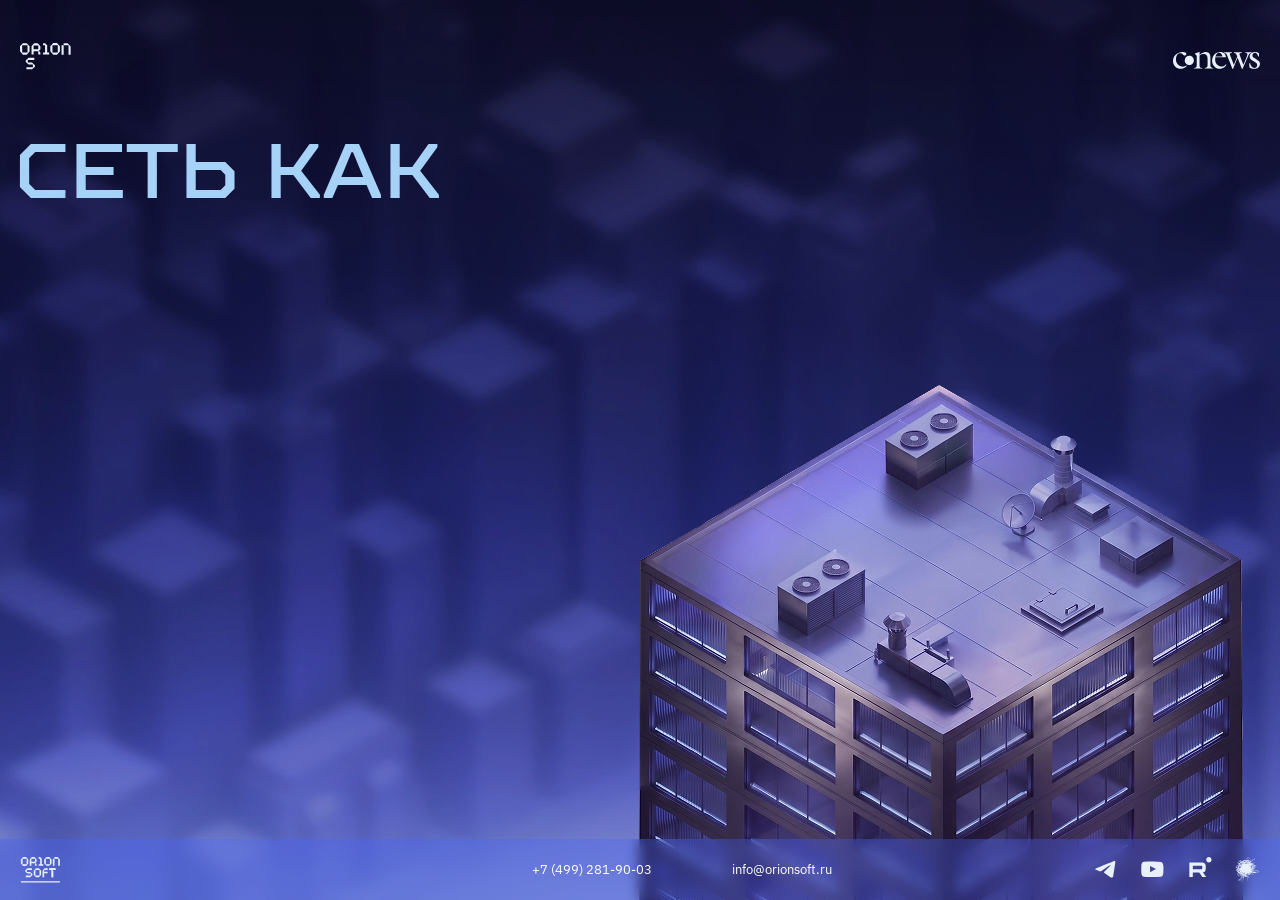
==== commit 9d5ff69e: "large screens" ====
--- a/public/index.html
+++ b/public/index.html
@@ -113,38 +113,38 @@
             </div>
           </div>
         </div>
+        <footer class="footer">
+          <div class="container footer__container"><a href="#" target="_blank">
+              <svg class="footer__logo-orion">
+                <use xlink:href="./images/sprite.svg#logo-orion"></use>
+              </svg></a>
+            <div class="footer__contacts"><a href="tel:+74992819003">+7 (499) 281-90-03</a><a href="mailto:info@orionsoft.ru">info@orionsoft.ru</a></div>
+            <div class="footer__socials"><a class="footer__socials-item" href="#" target="_blank">
+                <svg>
+                  <use xlink:href="./images/sprite.svg#telegram"></use>
+                </svg></a><a class="footer__socials-item" href="#" target="_blank">
+                <svg>
+                  <use xlink:href="./images/sprite.svg#youtube"></use>
+                </svg></a><a class="footer__socials-item" href="#" target="_blank">
+                <svg>
+                  <use xlink:href="./images/sprite.svg#rutube"></use>
+                </svg></a><a class="footer__socials-item" href="#" target="_blank">
+                <svg>
+                  <use xlink:href="./images/sprite.svg#habr"></use>
+                </svg></a></div>
+            <!--.footer__adv
+            span Реклама
+            .footer__adv-tooltip
+            	.footer__adv-tooltip-block.
+            		erid: 2W5zFHYomfP <br>
+            		Рекламодатель: ООО "Орион" <br>
+            		ИНН/ОГРН: 9704113582/1227700018996 <br>
+            		<a href="https://www.orionsoft.ru/" target="_blank">https://www.orionsoft.ru/</a>
+            -->
+          </div>
+        </footer>
       </section>
     </main>
-    <footer class="footer">
-      <div class="container footer__container"><a href="#" target="_blank">
-          <svg class="footer__logo-orion">
-            <use xlink:href="./images/sprite.svg#logo-orion"></use>
-          </svg></a>
-        <div class="footer__contacts"><a href="tel:+74992819003">+7 (499) 281-90-03</a><a href="mailto:info@orionsoft.ru">info@orionsoft.ru</a></div>
-        <div class="footer__socials"><a class="footer__socials-item" href="#" target="_blank">
-            <svg>
-              <use xlink:href="./images/sprite.svg#telegram"></use>
-            </svg></a><a class="footer__socials-item" href="#" target="_blank">
-            <svg>
-              <use xlink:href="./images/sprite.svg#youtube"></use>
-            </svg></a><a class="footer__socials-item" href="#" target="_blank">
-            <svg>
-              <use xlink:href="./images/sprite.svg#rutube"></use>
-            </svg></a><a class="footer__socials-item" href="#" target="_blank">
-            <svg>
-              <use xlink:href="./images/sprite.svg#habr"></use>
-            </svg></a></div>
-        <!--.footer__adv
-        span Реклама
-        .footer__adv-tooltip
-        	.footer__adv-tooltip-block.
-        		erid: 2W5zFHYomfP <br>
-        		Рекламодатель: ООО "Орион" <br>
-        		ИНН/ОГРН: 9704113582/1227700018996 <br>
-        		<a href="https://www.orionsoft.ru/" target="_blank">https://www.orionsoft.ru/</a>
-        -->
-      </div>
-    </footer>
   </body>
   <script src="js/main.min.js" defer></script>
 </html>
--- a/public/css/main.min.css
+++ b/public/css/main.min.css
@@ -1,2 +1,2 @@
-@charset "UTF-8";@font-face{font-family:swiper-icons;src:url('data:application/font-woff;charset=utf-8;base64, [base64]//wADZ2x5ZgAAAywAAADMAAAD2MHtryVoZWFkAAABbAAAADAAAAA2E2+eoWhoZWEAAAGcAAAAHwAAACQC9gDzaG10eAAAAigAAAAZAAAArgJkABFsb2NhAAAC0AAAAFoAAABaFQAUGG1heHAAAAG8AAAAHwAAACAAcABAbmFtZQAAA/gAAAE5AAACXvFdBwlwb3N0AAAFNAAAAGIAAACE5s74hXjaY2BkYGAAYpf5Hu/j+W2+MnAzMYDAzaX6QjD6/4//Bxj5GA8AuRwMYGkAPywL13jaY2BkYGA88P8Agx4j+/8fQDYfA1AEBWgDAIB2BOoAeNpjYGRgYNBh4GdgYgABEMnIABJzYNADCQAACWgAsQB42mNgYfzCOIGBlYGB0YcxjYGBwR1Kf2WQZGhhYGBiYGVmgAFGBiQQkOaawtDAoMBQxXjg/wEGPcYDDA4wNUA2CCgwsAAAO4EL6gAAeNpj2M0gyAACqxgGNWBkZ2D4/wMA+xkDdgAAAHjaY2BgYGaAYBkGRgYQiAHyGMF8FgYHIM3DwMHABGQrMOgyWDLEM1T9/w8UBfEMgLzE////P/5//f/V/xv+r4eaAAeMbAxwIUYmIMHEgKYAYjUcsDAwsLKxc3BycfPw8jEQA/[base64]/uznmfPFBNODM2K7MTQ45YEAZqGP81AmGGcF3iPqOop0r1SPTaTbVkfUe4HXj97wYE+yNwWYxwWu4v1ugWHgo3S1XdZEVqWM7ET0cfnLGxWfkgR42o2PvWrDMBSFj/IHLaF0zKjRgdiVMwScNRAoWUoH78Y2icB/yIY09An6AH2Bdu/UB+yxopYshQiEvnvu0dURgDt8QeC8PDw7Fpji3fEA4z/PEJ6YOB5hKh4dj3EvXhxPqH/SKUY3rJ7srZ4FZnh1PMAtPhwP6fl2PMJMPDgeQ4rY8YT6Gzao0eAEA409DuggmTnFnOcSCiEiLMgxCiTI6Cq5DZUd3Qmp10vO0LaLTd2cjN4fOumlc7lUYbSQcZFkutRG7g6JKZKy0RmdLY680CDnEJ+UMkpFFe1RN7nxdVpXrC4aTtnaurOnYercZg2YVmLN/d/gczfEimrE/fs/bOuq29Zmn8tloORaXgZgGa78yO9/cnXm2BpaGvq25Dv9S4E9+5SIc9PqupJKhYFSSl47+Qcr1mYNAAAAeNptw0cKwkAAAMDZJA8Q7OUJvkLsPfZ6zFVERPy8qHh2YER+3i/BP83vIBLLySsoKimrqKqpa2hp6+jq6RsYGhmbmJqZSy0sraxtbO3sHRydnEMU4uR6yx7JJXveP7WrDycAAAAAAAH//wACeNpjYGRgYOABYhkgZgJCZgZNBkYGLQZtIJsFLMYAAAw3ALgAeNolizEKgDAQBCchRbC2sFER0YD6qVQiBCv/H9ezGI6Z5XBAw8CBK/m5iQQVauVbXLnOrMZv2oLdKFa8Pjuru2hJzGabmOSLzNMzvutpB3N42mNgZGBg4GKQYzBhYMxJLMlj4GBgAYow/P/PAJJhLM6sSoWKfWCAAwDAjgbRAAB42mNgYGBkAIIbCZo5IPrmUn0hGA0AO8EFTQAA');font-weight:400;font-style:normal}:root{--swiper-theme-color:#007aff}:host{position:relative;display:block;margin-left:auto;margin-right:auto;z-index:1}.swiper{margin-left:auto;margin-right:auto;position:relative;overflow:hidden;list-style:none;padding:0;z-index:1;display:block}.swiper-vertical>.swiper-wrapper{flex-direction:column}.swiper-wrapper{position:relative;width:100%;height:100%;z-index:1;display:flex;transition-property:transform;transition-timing-function:var(--swiper-wrapper-transition-timing-function,initial);box-sizing:content-box}.swiper-android .swiper-slide,.swiper-ios .swiper-slide,.swiper-wrapper{transform:translate3d(0,0,0)}.swiper-horizontal{touch-action:pan-y}.swiper-vertical{touch-action:pan-x}.swiper-slide{flex-shrink:0;width:100%;height:100%;position:relative;transition-property:transform;display:block}.swiper-slide-invisible-blank{visibility:hidden}.swiper-autoheight,.swiper-autoheight .swiper-slide{height:auto}.swiper-autoheight .swiper-wrapper{align-items:flex-start;transition-property:transform,height}.swiper-backface-hidden .swiper-slide{transform:translateZ(0);-webkit-backface-visibility:hidden;backface-visibility:hidden}.swiper-3d.swiper-css-mode .swiper-wrapper{perspective:1200px}.swiper-3d .swiper-wrapper{transform-style:preserve-3d}.swiper-3d{perspective:1200px}.swiper-3d .swiper-cube-shadow,.swiper-3d .swiper-slide{transform-style:preserve-3d}.swiper-css-mode>.swiper-wrapper{overflow:auto;scrollbar-width:none;-ms-overflow-style:none}.swiper-css-mode>.swiper-wrapper::-webkit-scrollbar{display:none}.swiper-css-mode>.swiper-wrapper>.swiper-slide{scroll-snap-align:start start}.swiper-css-mode.swiper-horizontal>.swiper-wrapper{scroll-snap-type:x mandatory}.swiper-css-mode.swiper-vertical>.swiper-wrapper{scroll-snap-type:y mandatory}.swiper-css-mode.swiper-free-mode>.swiper-wrapper{scroll-snap-type:none}.swiper-css-mode.swiper-free-mode>.swiper-wrapper>.swiper-slide{scroll-snap-align:none}.swiper-css-mode.swiper-centered>.swiper-wrapper::before{content:'';flex-shrink:0;order:9999}.swiper-css-mode.swiper-centered>.swiper-wrapper>.swiper-slide{scroll-snap-align:center center;scroll-snap-stop:always}.swiper-css-mode.swiper-centered.swiper-horizontal>.swiper-wrapper>.swiper-slide:first-child{margin-inline-start:var(--swiper-centered-offset-before)}.swiper-css-mode.swiper-centered.swiper-horizontal>.swiper-wrapper::before{height:100%;min-height:1px;width:var(--swiper-centered-offset-after)}.swiper-css-mode.swiper-centered.swiper-vertical>.swiper-wrapper>.swiper-slide:first-child{margin-block-start:var(--swiper-centered-offset-before)}.swiper-css-mode.swiper-centered.swiper-vertical>.swiper-wrapper::before{width:100%;min-width:1px;height:var(--swiper-centered-offset-after)}.swiper-3d .swiper-slide-shadow,.swiper-3d .swiper-slide-shadow-bottom,.swiper-3d .swiper-slide-shadow-left,.swiper-3d .swiper-slide-shadow-right,.swiper-3d .swiper-slide-shadow-top{position:absolute;left:0;top:0;width:100%;height:100%;pointer-events:none;z-index:10}.swiper-3d .swiper-slide-shadow{background:rgba(0,0,0,.15)}.swiper-3d .swiper-slide-shadow-left{background-image:linear-gradient(to left,rgba(0,0,0,.5),rgba(0,0,0,0))}.swiper-3d .swiper-slide-shadow-right{background-image:linear-gradient(to right,rgba(0,0,0,.5),rgba(0,0,0,0))}.swiper-3d .swiper-slide-shadow-top{background-image:linear-gradient(to top,rgba(0,0,0,.5),rgba(0,0,0,0))}.swiper-3d .swiper-slide-shadow-bottom{background-image:linear-gradient(to bottom,rgba(0,0,0,.5),rgba(0,0,0,0))}.swiper-lazy-preloader{width:42px;height:42px;position:absolute;left:50%;top:50%;margin-left:-21px;margin-top:-21px;z-index:10;transform-origin:50%;box-sizing:border-box;border:4px solid var(--swiper-preloader-color,var(--swiper-theme-color));border-radius:50%;border-top-color:transparent}.swiper-watch-progress .swiper-slide-visible .swiper-lazy-preloader,.swiper:not(.swiper-watch-progress) .swiper-lazy-preloader{animation:swiper-preloader-spin 1s infinite linear}.swiper-lazy-preloader-white{--swiper-preloader-color:#fff}.swiper-lazy-preloader-black{--swiper-preloader-color:#000}@keyframes swiper-preloader-spin{0%{transform:rotate(0)}100%{transform:rotate(360deg)}}.swiper-virtual .swiper-slide{-webkit-backface-visibility:hidden;transform:translateZ(0)}.swiper-virtual.swiper-css-mode .swiper-wrapper::after{content:'';position:absolute;left:0;top:0;pointer-events:none}.swiper-virtual.swiper-css-mode.swiper-horizontal .swiper-wrapper::after{height:1px;width:var(--swiper-virtual-size)}.swiper-virtual.swiper-css-mode.swiper-vertical .swiper-wrapper::after{width:1px;height:var(--swiper-virtual-size)}:root{--swiper-navigation-size:44px}.swiper-button-next,.swiper-button-prev{position:absolute;top:var(--swiper-navigation-top-offset,50%);width:calc(var(--swiper-navigation-size)/ 44 * 27);height:var(--swiper-navigation-size);margin-top:calc(0px - (var(--swiper-navigation-size)/ 2));z-index:10;cursor:pointer;display:flex;align-items:center;justify-content:center;color:var(--swiper-navigation-color,var(--swiper-theme-color))}.swiper-button-next.swiper-button-disabled,.swiper-button-prev.swiper-button-disabled{opacity:.35;cursor:auto;pointer-events:none}.swiper-button-next.swiper-button-hidden,.swiper-button-prev.swiper-button-hidden{opacity:0;cursor:auto;pointer-events:none}.swiper-navigation-disabled .swiper-button-next,.swiper-navigation-disabled .swiper-button-prev{display:none!important}.swiper-button-next svg,.swiper-button-prev svg{width:100%;height:100%;object-fit:contain;transform-origin:center}.swiper-rtl .swiper-button-next svg,.swiper-rtl .swiper-button-prev svg{transform:rotate(180deg)}.swiper-button-prev,.swiper-rtl .swiper-button-next{left:var(--swiper-navigation-sides-offset,10px);right:auto}.swiper-button-next,.swiper-rtl .swiper-button-prev{right:var(--swiper-navigation-sides-offset,10px);left:auto}.swiper-button-lock{display:none}.swiper-button-next:after,.swiper-button-prev:after{font-family:swiper-icons;font-size:var(--swiper-navigation-size);text-transform:none!important;letter-spacing:0;font-variant:initial;line-height:1}.swiper-button-prev:after,.swiper-rtl .swiper-button-next:after{content:'prev'}.swiper-button-next,.swiper-rtl .swiper-button-prev{right:var(--swiper-navigation-sides-offset,10px);left:auto}.swiper-button-next:after,.swiper-rtl .swiper-button-prev:after{content:'next'}.swiper-pagination{position:absolute;text-align:center;transition:.3s opacity;transform:translate3d(0,0,0);z-index:10}.swiper-pagination.swiper-pagination-hidden{opacity:0}.swiper-pagination-disabled>.swiper-pagination,.swiper-pagination.swiper-pagination-disabled{display:none!important}.swiper-horizontal>.swiper-pagination-bullets,.swiper-pagination-bullets.swiper-pagination-horizontal,.swiper-pagination-custom,.swiper-pagination-fraction{bottom:var(--swiper-pagination-bottom,8px);top:var(--swiper-pagination-top,auto);left:0;width:100%}.swiper-pagination-bullets-dynamic{overflow:hidden;font-size:0}.swiper-pagination-bullets-dynamic .swiper-pagination-bullet{transform:scale(.33);position:relative}.swiper-pagination-bullets-dynamic .swiper-pagination-bullet-active{transform:scale(1)}.swiper-pagination-bullets-dynamic .swiper-pagination-bullet-active-main{transform:scale(1)}.swiper-pagination-bullets-dynamic .swiper-pagination-bullet-active-prev{transform:scale(.66)}.swiper-pagination-bullets-dynamic .swiper-pagination-bullet-active-prev-prev{transform:scale(.33)}.swiper-pagination-bullets-dynamic .swiper-pagination-bullet-active-next{transform:scale(.66)}.swiper-pagination-bullets-dynamic .swiper-pagination-bullet-active-next-next{transform:scale(.33)}.swiper-pagination-bullet{width:var(--swiper-pagination-bullet-width,var(--swiper-pagination-bullet-size,8px));height:var(--swiper-pagination-bullet-height,var(--swiper-pagination-bullet-size,8px));display:inline-block;border-radius:var(--swiper-pagination-bullet-border-radius,50%);background:var(--swiper-pagination-bullet-inactive-color,#000);opacity:var(--swiper-pagination-bullet-inactive-opacity,.2)}button.swiper-pagination-bullet{border:none;margin:0;padding:0;box-shadow:none;-webkit-appearance:none;appearance:none}.swiper-pagination-clickable .swiper-pagination-bullet{cursor:pointer}.swiper-pagination-bullet:only-child{display:none!important}.swiper-pagination-bullet-active{opacity:var(--swiper-pagination-bullet-opacity,1);background:var(--swiper-pagination-color,var(--swiper-theme-color))}.swiper-pagination-vertical.swiper-pagination-bullets,.swiper-vertical>.swiper-pagination-bullets{right:var(--swiper-pagination-right,8px);left:var(--swiper-pagination-left,auto);top:50%;transform:translate3d(0,-50%,0)}.swiper-pagination-vertical.swiper-pagination-bullets .swiper-pagination-bullet,.swiper-vertical>.swiper-pagination-bullets .swiper-pagination-bullet{margin:var(--swiper-pagination-bullet-vertical-gap,6px) 0;display:block}.swiper-pagination-vertical.swiper-pagination-bullets.swiper-pagination-bullets-dynamic,.swiper-vertical>.swiper-pagination-bullets.swiper-pagination-bullets-dynamic{top:50%;transform:translateY(-50%);width:8px}.swiper-pagination-vertical.swiper-pagination-bullets.swiper-pagination-bullets-dynamic .swiper-pagination-bullet,.swiper-vertical>.swiper-pagination-bullets.swiper-pagination-bullets-dynamic .swiper-pagination-bullet{display:inline-block;transition:.2s transform,.2s top}.swiper-horizontal>.swiper-pagination-bullets .swiper-pagination-bullet,.swiper-pagination-horizontal.swiper-pagination-bullets .swiper-pagination-bullet{margin:0 var(--swiper-pagination-bullet-horizontal-gap,4px)}.swiper-horizontal>.swiper-pagination-bullets.swiper-pagination-bullets-dynamic,.swiper-pagination-horizontal.swiper-pagination-bullets.swiper-pagination-bullets-dynamic{left:50%;transform:translateX(-50%);white-space:nowrap}.swiper-horizontal>.swiper-pagination-bullets.swiper-pagination-bullets-dynamic .swiper-pagination-bullet,.swiper-pagination-horizontal.swiper-pagination-bullets.swiper-pagination-bullets-dynamic .swiper-pagination-bullet{transition:.2s transform,.2s left}.swiper-horizontal.swiper-rtl>.swiper-pagination-bullets-dynamic .swiper-pagination-bullet{transition:.2s transform,.2s right}.swiper-pagination-fraction{color:var(--swiper-pagination-fraction-color,inherit)}.swiper-pagination-progressbar{background:var(--swiper-pagination-progressbar-bg-color,rgba(0,0,0,.25));position:absolute}.swiper-pagination-progressbar .swiper-pagination-progressbar-fill{background:var(--swiper-pagination-color,var(--swiper-theme-color));position:absolute;left:0;top:0;width:100%;height:100%;transform:scale(0);transform-origin:left top}.swiper-rtl .swiper-pagination-progressbar .swiper-pagination-progressbar-fill{transform-origin:right top}.swiper-horizontal>.swiper-pagination-progressbar,.swiper-pagination-progressbar.swiper-pagination-horizontal,.swiper-pagination-progressbar.swiper-pagination-vertical.swiper-pagination-progressbar-opposite,.swiper-vertical>.swiper-pagination-progressbar.swiper-pagination-progressbar-opposite{width:100%;height:var(--swiper-pagination-progressbar-size,4px);left:0;top:0}.swiper-horizontal>.swiper-pagination-progressbar.swiper-pagination-progressbar-opposite,.swiper-pagination-progressbar.swiper-pagination-horizontal.swiper-pagination-progressbar-opposite,.swiper-pagination-progressbar.swiper-pagination-vertical,.swiper-vertical>.swiper-pagination-progressbar{width:var(--swiper-pagination-progressbar-size,4px);height:100%;left:0;top:0}.swiper-pagination-lock{display:none}.swiper-scrollbar{border-radius:var(--swiper-scrollbar-border-radius,10px);position:relative;touch-action:none;background:var(--swiper-scrollbar-bg-color,rgba(0,0,0,.1))}.swiper-scrollbar-disabled>.swiper-scrollbar,.swiper-scrollbar.swiper-scrollbar-disabled{display:none!important}.swiper-horizontal>.swiper-scrollbar,.swiper-scrollbar.swiper-scrollbar-horizontal{position:absolute;left:var(--swiper-scrollbar-sides-offset,1%);bottom:var(--swiper-scrollbar-bottom,4px);top:var(--swiper-scrollbar-top,auto);z-index:50;height:var(--swiper-scrollbar-size,4px);width:calc(100% - 2 * var(--swiper-scrollbar-sides-offset,1%))}.swiper-scrollbar.swiper-scrollbar-vertical,.swiper-vertical>.swiper-scrollbar{position:absolute;left:var(--swiper-scrollbar-left,auto);right:var(--swiper-scrollbar-right,4px);top:var(--swiper-scrollbar-sides-offset,1%);z-index:50;width:var(--swiper-scrollbar-size,4px);height:calc(100% - 2 * var(--swiper-scrollbar-sides-offset,1%))}.swiper-scrollbar-drag{height:100%;width:100%;position:relative;background:var(--swiper-scrollbar-drag-bg-color,rgba(0,0,0,.5));border-radius:var(--swiper-scrollbar-border-radius,10px);left:0;top:0}.swiper-scrollbar-cursor-drag{cursor:move}.swiper-scrollbar-lock{display:none}.swiper-zoom-container{width:100%;height:100%;display:flex;justify-content:center;align-items:center;text-align:center}.swiper-zoom-container>canvas,.swiper-zoom-container>img,.swiper-zoom-container>svg{max-width:100%;max-height:100%;object-fit:contain}.swiper-slide-zoomed{cursor:move;touch-action:none}.swiper .swiper-notification{position:absolute;left:0;top:0;pointer-events:none;opacity:0;z-index:-1000}.swiper-free-mode>.swiper-wrapper{transition-timing-function:ease-out;margin:0 auto}.swiper-grid>.swiper-wrapper{flex-wrap:wrap}.swiper-grid-column>.swiper-wrapper{flex-wrap:wrap;flex-direction:column}.swiper-fade.swiper-free-mode .swiper-slide{transition-timing-function:ease-out}.swiper-fade .swiper-slide{pointer-events:none;transition-property:opacity}.swiper-fade .swiper-slide .swiper-slide{pointer-events:none}.swiper-fade .swiper-slide-active{pointer-events:auto}.swiper-fade .swiper-slide-active .swiper-slide-active{pointer-events:auto}.swiper.swiper-cube{overflow:visible}.swiper-cube .swiper-slide{pointer-events:none;-webkit-backface-visibility:hidden;backface-visibility:hidden;z-index:1;visibility:hidden;transform-origin:0 0;width:100%;height:100%}.swiper-cube .swiper-slide .swiper-slide{pointer-events:none}.swiper-cube.swiper-rtl .swiper-slide{transform-origin:100% 0}.swiper-cube .swiper-slide-active,.swiper-cube .swiper-slide-active .swiper-slide-active{pointer-events:auto}.swiper-cube .swiper-slide-active,.swiper-cube .swiper-slide-next,.swiper-cube .swiper-slide-prev{pointer-events:auto;visibility:visible}.swiper-cube .swiper-cube-shadow{position:absolute;left:0;bottom:0;width:100%;height:100%;opacity:.6;z-index:0}.swiper-cube .swiper-cube-shadow:before{content:'';background:#000;position:absolute;left:0;top:0;bottom:0;right:0;filter:blur(50px)}.swiper-cube .swiper-slide-next+.swiper-slide{pointer-events:auto;visibility:visible}.swiper-cube .swiper-slide-shadow-cube.swiper-slide-shadow-bottom,.swiper-cube .swiper-slide-shadow-cube.swiper-slide-shadow-left,.swiper-cube .swiper-slide-shadow-cube.swiper-slide-shadow-right,.swiper-cube .swiper-slide-shadow-cube.swiper-slide-shadow-top{z-index:0;-webkit-backface-visibility:hidden;backface-visibility:hidden}.swiper.swiper-flip{overflow:visible}.swiper-flip .swiper-slide{pointer-events:none;-webkit-backface-visibility:hidden;backface-visibility:hidden;z-index:1}.swiper-flip .swiper-slide .swiper-slide{pointer-events:none}.swiper-flip .swiper-slide-active,.swiper-flip .swiper-slide-active .swiper-slide-active{pointer-events:auto}.swiper-flip .swiper-slide-shadow-flip.swiper-slide-shadow-bottom,.swiper-flip .swiper-slide-shadow-flip.swiper-slide-shadow-left,.swiper-flip .swiper-slide-shadow-flip.swiper-slide-shadow-right,.swiper-flip .swiper-slide-shadow-flip.swiper-slide-shadow-top{z-index:0;-webkit-backface-visibility:hidden;backface-visibility:hidden}.swiper-creative .swiper-slide{-webkit-backface-visibility:hidden;backface-visibility:hidden;overflow:hidden;transition-property:transform,opacity,height}.swiper.swiper-cards{overflow:visible}.swiper-cards .swiper-slide{transform-origin:center bottom;-webkit-backface-visibility:hidden;backface-visibility:hidden;overflow:hidden}@font-face{font-family:IBMPlexSans;src:url(../fonts/IBMPlexSans-Light.ttf) format("truetype");font-style:normal;font-weight:300}@font-face{font-family:IBMPlexSans;src:url(../fonts/IBMPlexSans-LightItalic.ttf) format("truetype");font-style:italic;font-weight:300}@font-face{font-family:IBMPlexSans;src:url(../fonts/IBMPlexSans-Regular.ttf) format("truetype");font-style:normal;font-weight:400}@font-face{font-family:IBMPlexSans;src:url(../fonts/IBMPlexSans-Italic.ttf) format("truetype");font-style:italic;font-weight:400}@font-face{font-family:IBMPlexSans;src:url(../fonts/IBMPlexSans-Medium.ttf) format("truetype");font-style:normal;font-weight:500}@font-face{font-family:IBMPlexSans;src:url(../fonts/IBMPlexSans-MediumItalic.ttf) format("truetype");font-style:italic;font-weight:500}@font-face{font-family:IBMPlexSans;src:url(../fonts/IBMPlexSans-SemiBold.ttf) format("truetype");font-style:normal;font-weight:600}@font-face{font-family:IBMPlexSans;src:url(../fonts/IBMPlexSans-SemiBoldItalic.ttf) format("truetype");font-style:italic;font-weight:600}@font-face{font-family:IBMPlexSans;src:url(../fonts/IBMPlexSans-Bold.ttf) format("truetype");font-style:normal;font-weight:700}@font-face{font-family:IBMPlexSans;src:url(../fonts/IBMPlexSans-BoldItalic.ttf) format("truetype");font-style:italic;font-weight:700}@font-face{font-family:TTOctosquares;src:url(../fonts/TTOctosquares-Medium.ttf) format("truetype");font-style:normal;font-weight:500}@font-face{font-family:TTOctosquares;src:url(../fonts/TTOctosquares-MediumItalic.ttf) format("truetype");font-style:italic;font-weight:500}@-webkit-keyframes flicker{0%{opacity:.1}15%{opacity:.9}25%{opacity:.3}35%{opacity:1}45%{opacity:.7}50%{opacity:1}53%{opacity:.8}55%{opacity:1}60%{opacity:.8}65%{opacity:1}70%{opacity:.9}85%{opacity:1}100%{opacity:1}}@keyframes flicker{0%{opacity:.1}15%{opacity:.9}25%{opacity:.3}35%{opacity:1}45%{opacity:.7}50%{opacity:1}53%{opacity:.8}55%{opacity:1}60%{opacity:.8}65%{opacity:1}70%{opacity:.9}85%{opacity:1}100%{opacity:1}}*,::after,::before{-webkit-box-sizing:border-box;box-sizing:border-box}blockquote,body,dd,dl,figcaption,figure,h1,h2,h3,h4,h5,h6,li,ol,p,ul{margin:0}html{-moz-text-size-adjust:100%;-ms-text-size-adjust:100%;-o-text-size-adjust:100%;-webkit-text-size-adjust:100%;text-size-adjust:100%;scroll-behavior:smooth}body{min-height:100vh;scroll-behavior:smooth;text-rendering:optimizeSpeed;font-family:IBMPlexSans,sans-serif;background:#0d0e19;color:#e8f1fb;font-weight:400;font-size:20px;line-height:1.2;-webkit-font-smoothing:antialiased;-moz-font-smoothing:antialiased;-o-font-smoothing:antialiased;-webkit-locale:auto;white-space:normal}.bottom-overflow{overflow:hidden}main{position:relative;z-index:1;overflow:hidden}a{color:#fff;text-decoration:none}svg{width:auto;height:auto}img{display:block;max-width:100%}button,input{-webkit-appearance:none}button,input,select,textarea{font:inherit;background-color:transparent;border:0;border-radius:0;outline:0}input,textarea{padding:0;margin:0}input:focus::-webkit-input-placeholder,textarea:focus::-webkit-input-placeholder{opacity:0}input:focus::-moz-placeholder,textarea:focus::-moz-placeholder{opacity:0}input:focus:-ms-input-placeholder,textarea:focus:-ms-input-placeholder{opacity:0}input:focus::-ms-input-placeholder,textarea:focus::-ms-input-placeholder{opacity:0}input:focus::placeholder,textarea:focus::placeholder{opacity:0}ol,ul{list-style:none;padding:0;margin:0}[hidden]{display:none!important}.token-mark-block{display:none;position:relative;z-index:20;max-width:1288px;width:100%;padding:0 20px;margin:30px auto 0;-webkit-box-sizing:border-box;box-sizing:border-box}.article-mark:hover+.token-info{opacity:1;pointer-events:auto}.token-info{position:absolute;left:0;bottom:100%;width:270px;border:2px solid #6272ed;background:rgba(0,0,0,.7);backdrop-filter:blur(11px);border-radius:2px;padding:20px 10px;opacity:0;pointer-events:none;-webkit-transition:.3s ease;transition:.3s ease}.token-info-item{display:block;color:#fff;font-size:12px;line-height:1.2}.token-info-item a{color:#fff;text-decoration:underline}.token-info-item a:hover{text-decoration:none}.swiper-nav{position:absolute;z-index:10;display:-webkit-box;display:-ms-flexbox;display:flex;-webkit-box-align:center;-ms-flex-align:center;align-items:center;-webkit-box-pack:justify;-ms-flex-pack:justify;justify-content:space-between;gap:10px;pointer-events:none}.swiper-nav .swiper-btn-next,.swiper-nav .swiper-btn-prev{cursor:pointer;pointer-events:auto;-webkit-transition:opacity .3s ease;transition:opacity .3s ease}.swiper-nav .swiper-btn-next:not(.swiper-button-disabled):hover,.swiper-nav .swiper-btn-prev:not(.swiper-button-disabled):hover{opacity:.7}.swiper-nav .swiper-btn-next svg,.swiper-nav .swiper-btn-prev svg{color:#6272ed}.swiper-nav .swiper-button-disabled{-webkit-filter:grayscale(100%);filter:grayscale(100%);cursor:default}.swiper-pagination{display:-webkit-box;display:-ms-flexbox;display:flex;-webkit-box-align:center;-ms-flex-align:center;align-items:center;-webkit-box-pack:center;-ms-flex-pack:center;justify-content:center;gap:6px;position:absolute;top:unset!important;bottom:10px!important;z-index:12}.swiper-pagination .swiper-pagination-bullet{width:9px;height:9px;opacity:1;margin:0!important;-webkit-transition:opacity .3s ease;transition:opacity .3s ease}.swiper-pagination .swiper-pagination-bullet:not(.swiper-pagination-bullet-active):hover{opacity:.7}.swiper-pagination .swiper-pagination-bullet-active{background-color:#6272ed;cursor:default}.container{max-width:1600px;width:100%;padding:0 20px;margin:0 auto;-webkit-box-sizing:border-box;box-sizing:border-box}@media only screen and (max-width:767px){.container{padding:0 20px}}.button{display:-webkit-inline-box;display:-ms-inline-flexbox;display:inline-flex;-webkit-box-align:center;-ms-flex-align:center;align-items:center;-webkit-box-pack:center;-ms-flex-pack:center;justify-content:center;gap:15px;max-width:214px;width:100%;padding:12px 15px;-webkit-box-sizing:border-box;box-sizing:border-box;background-color:#6272ed;clip-path:polygon(0 0,calc(100% - 15px) 0,100% 15px,100% 100%,0 100%);color:#e8f1fb;font-family:IBMPlexSans,sans-serif;font-size:18px;line-height:1.2;font-weight:500;text-align:center;text-transform:uppercase;cursor:pointer;-webkit-transition:.3s ease;transition:.3s ease}@media only screen and (max-width:1279px){.button{font-size:calc(17px + (18 - 17) * (100vw - 576px)/ (1280 - 576))}}@media only screen and (max-width:767px){.button{-webkit-box-pack:justify;-ms-flex-pack:justify;justify-content:space-between;max-width:288px;padding:11px 16px;border-radius:6px;clip-path:unset}}@media only screen and (max-width:575px){.button{font-size:17px}}.button:hover{background-color:rgba(98,114,237,.7)}.button svg{width:17px;height:12px}.button--small{gap:10px;max-width:150px;padding:8px 12px;clip-path:polygon(0 0,calc(100% - 8px) 0,100% 8px,100% 100%,0 100%);font-size:12px}@media only screen and (max-width:767px){.button--small{padding:12px 14px;clip-path:unset;font-size:14px;font-weight:600}}.button--small svg{width:12px;height:9px}.button-up{position:fixed;bottom:20px;right:30px;z-index:20;width:50px;height:50px;opacity:0;pointer-events:none;-webkit-transition:opacity .3s ease;transition:opacity .3s ease;cursor:pointer}@media only screen and (max-width:575px){.button-up{bottom:20px;right:15px;width:25px;height:25px}}.button-up--visible{opacity:1;pointer-events:auto}.button-up:hover svg{color:rgba(98,114,237,.7)}.button-up svg{width:100%;height:100%;color:#6272ed;-webkit-transform:rotate(90deg);-ms-transform:rotate(90deg);transform:rotate(90deg);-webkit-transition:.3s ease;transition:.3s ease}.title{color:#a6d2f7;font-family:TTOctosquares,sans-serif;font-weight:500;line-height:1.2;text-transform:uppercase}h1.title{font-size:77px;margin-left:-6px}@media only screen and (max-width:1279px){h1.title{font-size:calc(60px + (77 - 60) * (100vw - 992px)/ (1280 - 992))}}@media only screen and (max-width:991px){h1.title{font-size:calc(45px + (60 - 45) * (100vw - 768px)/ (992 - 768));margin-left:0}}@media only screen and (max-width:767px){h1.title{font-size:calc(28px + (45 - 28) * (100vw - 576px)/ (768 - 576))}}@media only screen and (max-width:575px){h1.title{font-size:28px}}h2.title{font-size:25px}@media only screen and (max-width:1279px){h2.title{font-size:calc(24px + (25 - 24) * (100vw - 992px)/ (1280 - 992))}}@media only screen and (max-width:991px){h2.title{font-size:calc(23px + (24 - 23) * (100vw - 768px)/ (992 - 768))}}@media only screen and (max-width:767px){h2.title{font-size:calc(22px + (23 - 22) * (100vw - 576px)/ (768 - 576))}}@media only screen and (max-width:575px){h2.title{font-size:22px}}.header{position:absolute;top:0;left:0;z-index:5;width:100%;padding:43px 0;pointer-events:none}@media only screen and (max-width:991px){.header{padding:20px 0}}.header--floor{display:none}@media only screen and (max-width:767px){.header--floor{display:block}}.header__container{display:-webkit-box;display:-ms-flexbox;display:flex;-webkit-box-align:center;-ms-flex-align:center;align-items:center;-webkit-box-pack:justify;-ms-flex-pack:justify;justify-content:space-between;gap:20px}@media only screen and (max-width:767px){.header__container{-webkit-box-align:start;-ms-flex-align:start;align-items:flex-start}}.header__container a{display:-webkit-inline-box;display:-ms-inline-flexbox;display:inline-flex;-webkit-box-align:center;-ms-flex-align:center;align-items:center}.header__logo-cnews,.header__logo-orion{-webkit-transition:color .3s ease;transition:color .3s ease}.header__logo-cnews:hover,.header__logo-orion:hover{color:#6272ed}.header__logo-cnews path,.header__logo-orion path{display:none}.header__logo-orion{color:#e8f1fb;width:51px;height:34px;pointer-events:auto}@media only screen and (max-width:767px){.header__logo-orion{width:40px;height:27px}}.header__logo-cnews{color:#e8f1fb;width:87px;height:17px;pointer-events:auto}@media only screen and (max-width:767px){.header__logo-cnews{width:62px;height:12px}}.footer{position:absolute;left:0;z-index:5;width:100%;padding:17px 0;background:rgba(71,100,255,.31);backdrop-filter:blur(7px)}.footer__container{display:-webkit-box;display:-ms-flexbox;display:flex;-webkit-box-align:center;-ms-flex-align:center;align-items:center;-webkit-box-pack:justify;-ms-flex-pack:justify;justify-content:space-between}@media only screen and (max-width:575px){.footer__container{-webkit-box-orient:vertical;-webkit-box-direction:normal;-ms-flex-direction:column;flex-direction:column;gap:20px}}.footer__container>a{line-height:0}.footer__logo-orion{color:#e8f1fb;width:41px;height:26px;-webkit-transition:.3s ease;transition:.3s ease}.footer__logo-orion:hover{opacity:.7}.footer__contacts{display:-webkit-box;display:-ms-flexbox;display:flex;-webkit-box-align:center;-ms-flex-align:center;align-items:center;gap:80px;font-size:13px;line-height:1.5;margin-left:210px}@media only screen and (max-width:991px){.footer__contacts{margin-left:0}}@media only screen and (max-width:767px){.footer__contacts{-webkit-box-orient:vertical;-webkit-box-direction:normal;-ms-flex-direction:column;flex-direction:column;gap:5px;width:100%;font-size:12px;line-height:1.2}}@media only screen and (max-width:575px){.footer__contacts{-webkit-box-orient:horizontal;-webkit-box-direction:normal;-ms-flex-direction:row;flex-direction:row;-webkit-box-pack:center;-ms-flex-pack:center;justify-content:center;gap:20px}}.footer__contacts a{-webkit-transition:.3s ease;transition:.3s ease}.footer__contacts a:hover{opacity:.7}.footer__socials{display:-webkit-box;display:-ms-flexbox;display:flex;-webkit-box-align:center;-ms-flex-align:center;align-items:center;gap:20px}.footer__socials-item{line-height:0;-webkit-transition:.3s ease;transition:.3s ease}.footer__socials-item:hover{opacity:.7}.footer__socials-item svg{width:27px;height:27px}.footer__adv{position:absolute;bottom:30px;left:50%;-webkit-transform:translateX(-50%);-ms-transform:translateX(-50%);transform:translateX(-50%);z-index:1}@media only screen and (max-width:767px){.footer__adv{left:24px;-webkit-transform:none;-ms-transform:none;transform:none}}.footer__adv--relative{position:relative;bottom:unset;left:unset;-webkit-transform:none;-ms-transform:none;transform:none;display:-webkit-inline-box;display:-ms-inline-flexbox;display:inline-flex;margin-top:40px}.footer__adv--relative .footer__adv-tooltip{left:0}.footer__adv:hover .footer__adv-tooltip{opacity:1;pointer-events:auto}.footer__adv span{display:-webkit-inline-box;display:-ms-inline-flexbox;display:inline-flex;-webkit-box-align:center;-ms-flex-align:center;align-items:center;gap:8px;color:#e8f1fb;font-size:12px;cursor:pointer}.footer__adv span::before{content:"";width:5px;height:5px;background-color:#e8f1fb}.footer__adv-tooltip{position:absolute;left:-100px;bottom:100%;width:270px;border:2px solid #6272ed;background:rgba(13,14,25,.7);backdrop-filter:blur(11px);border-radius:2px;padding:20px 10px;opacity:0;pointer-events:none;-webkit-transition:.3s ease;transition:.3s ease}@media only screen and (max-width:767px){.footer__adv-tooltip{left:0}}.footer__adv-tooltip-block{color:#e8f1fb;font-size:12px;line-height:1.2}.footer__adv-tooltip-block a{color:#e8f1fb;text-decoration:underline}.footer__adv-tooltip-block a:hover{text-decoration:none}.footer__adv-tooltip-block+.footer__adv-tooltip-block{margin-top:12px;padding-top:12px;border-top:1px solid #e8f1fb}.tooltip{max-width:170px;width:100%;background-color:rgba(29,31,47,.7);border:1px solid #484b6b;border-radius:2px;padding:13px 10px 13px 13px}@media only screen and (max-width:575px){.tooltip{max-width:94px;padding:6px 10px 4px 6px}}.tooltip__icon{width:26px;height:26px}@media only screen and (max-width:575px){.tooltip__icon{width:20px;height:20px}}.tooltip__title{color:#a6d2f7;font-size:16px;font-weight:600;margin-top:12px}@media only screen and (max-width:1279px){.tooltip__title{font-size:calc(12px + (16 - 12) * (100vw - 576px)/ (1280 - 576))}}@media only screen and (max-width:991px){.tooltip__title{margin-top:4px}}@media only screen and (max-width:575px){.tooltip__title{font-size:8px;margin-top:2px}}.tooltip__text{color:#a8adb3;font-size:10px;margin-top:3px}@media only screen and (max-width:1279px){.tooltip__text{font-size:calc(8px + (10 - 8) * (100vw - 576px)/ (1280 - 576))}}@media only screen and (max-width:575px){.tooltip__text{display:none}}.tooltip--extended{max-width:214px;padding:13px 10px 9px 13px}@media only screen and (max-width:767px){.tooltip--extended{display:-webkit-box;display:-ms-flexbox;display:flex;-webkit-box-align:center;-ms-flex-align:center;align-items:center;-webkit-box-pack:justify;-ms-flex-pack:justify;justify-content:space-between;gap:5px;max-width:288px;padding:12px 10px;border-radius:4px}}.tooltip--extended .tooltip__icon-group{display:-webkit-box;display:-ms-flexbox;display:flex;-webkit-box-align:center;-ms-flex-align:center;align-items:center;gap:12px}.tooltip--extended .tooltip__icon-group span{font-size:14px}@media only screen and (max-width:1279px){.tooltip--extended .tooltip__icon-group span{font-size:calc(12px + (14 - 12) * (100vw - 576px)/ (1280 - 576))}}@media only screen and (max-width:767px){.tooltip--extended .tooltip__icon-group span{font-weight:500}}@media only screen and (max-width:575px){.tooltip--extended .tooltip__icon-group span{font-size:12px}}@media only screen and (max-width:767px){.tooltip--extended .tooltip__icon{display:none}}.tooltip--extended .tooltip__title{color:#f23450;margin-top:14px}@media only screen and (max-width:1279px){.tooltip--extended .tooltip__title{font-size:16px}}@media only screen and (max-width:767px){.tooltip--extended .tooltip__title{font-size:18px;margin-top:0}}.tooltip--extended .tooltip__text{border-top:1px solid #484b6b;padding-top:10px;margin-top:7px}@media only screen and (max-width:767px){.tooltip--extended .tooltip__text{display:none}}.hero{position:relative;width:100%;min-height:720px;height:100vh;padding-top:131px;overflow:hidden}@media only screen and (max-width:767px){.hero{display:-webkit-box;display:-ms-flexbox;display:flex;padding-top:78px;padding-bottom:57px}}@media only screen and (max-width:575px){.hero{min-height:670px}}@media only screen and (max-width:767px){.hero__container{display:-webkit-box;display:-ms-flexbox;display:flex}}.hero__bg{position:absolute;inset:0;z-index:-1}.hero__bg::after{content:"";position:absolute;inset:0;background:-webkit-gradient(linear,left top,left bottom,from(rgba(11,20,104,.2)),color-stop(57%,rgba(71,100,255,.2)),to(rgba(166,210,247,.2)));background:linear-gradient(180deg,rgba(11,20,104,.2) 0,rgba(71,100,255,.2) 57%,rgba(166,210,247,.2) 100%);background-blend-mode:overlay}.hero__bg-image{width:100%;height:100%;-o-object-fit:cover;object-fit:cover;-o-object-position:top;object-position:top}.hero__content{position:relative;z-index:1}@media only screen and (max-width:767px){.hero__content{-webkit-box-flex:1;-ms-flex-positive:1;flex-grow:1;display:-webkit-box;display:-ms-flexbox;display:flex;-webkit-box-orient:vertical;-webkit-box-direction:normal;-ms-flex-direction:column;flex-direction:column}}.hero__title{display:inline;opacity:0}.hero__subtitle,.hero__text{opacity:0;-webkit-transform:translateY(-20px);-ms-transform:translateY(-20px);transform:translateY(-20px)}.hero__subtitle{font-size:24px;font-weight:500;margin-top:4px}@media only screen and (max-width:1279px){.hero__subtitle{font-size:calc(22px + (24 - 22) * (100vw - 992px)/ (1280 - 992))}}@media only screen and (max-width:991px){.hero__subtitle{font-size:calc(20px + (22 - 20) * (100vw - 768px)/ (992 - 768))}}@media only screen and (max-width:767px){.hero__subtitle{font-size:calc(16px + (20 - 16) * (100vw - 576px)/ (768 - 576));margin-top:7px}}@media only screen and (max-width:575px){.hero__subtitle{font-size:16px}}.hero__subtitle span{color:#a6d2f7}.hero__text{max-width:430px;margin-top:45px;font-size:16px;line-height:1.3}@media only screen and (max-width:1279px){.hero__text{font-size:calc(14px + (16 - 14) * (100vw - 576px)/ (1280 - 576))}}@media only screen and (max-width:1023px){.hero__text{max-width:300px}}@media only screen and (max-width:991px){.hero__text{max-width:430px}}@media (max-width:991px) and (orientation:landscape){.hero__text{max-width:300px}}@media only screen and (max-width:767px){.hero__text{-webkit-box-ordinal-group:2;-ms-flex-order:1;order:1;margin:auto auto 0}}@media only screen and (max-width:575px){.hero__text{font-size:14px}}.hero__text p:first-child span{color:#4764ff;font-weight:700}.hero__text p:last-child{color:#a6d2f7;font-weight:600}.hero__text p+p{margin-top:11px}.hero__button{margin-top:31px;opacity:0}@media only screen and (max-width:767px){.hero__button{margin-top:19px}}.hero__building{position:absolute;bottom:-144px;right:0}@media only screen and (max-width:991px){.hero__building{bottom:-20px;max-width:525px;width:100%;min-width:440px}}@media only screen and (max-width:767px){.hero__building{bottom:0;right:unset;left:50%;-webkit-transform:translateX(-50%);-ms-transform:translateX(-50%);transform:translateX(-50%)}}@media only screen and (max-width:575px){.hero__building{max-width:440px}}@media only screen and (max-width:767px){.hero__mobile-gradient{position:absolute;bottom:0;left:calc((100vw - 525px)/ 2 * -1);right:calc((100vw - 525px)/ 2 * -1);height:80%;background:-webkit-gradient(linear,left top,left bottom,color-stop(39%,rgba(12,13,24,.9)),color-stop(42%,rgba(12,13,24,.9)),color-stop(67%,rgba(53,65,83,.6)),color-stop(83%,rgba(166,210,247,0)));background:linear-gradient(180deg,rgba(12,13,24,.9) 39%,rgba(12,13,24,.9) 42%,rgba(53,65,83,.6) 67%,rgba(166,210,247,0) 83%);-webkit-transform:rotate(-180deg);-ms-transform:rotate(-180deg);transform:rotate(-180deg)}}@media only screen and (max-width:575px){.hero__mobile-gradient{left:calc((100vw - 440px)/ 2 * -1);right:calc((100vw - 440px)/ 2 * -1)}}.hero__roof{-webkit-transform:translateY(-100vh);-ms-transform:translateY(-100vh);transform:translateY(-100vh)}.hero__thing,.hero__tooltip{position:absolute;opacity:0}.hero__thing--atm{top:101px;left:114px}@media only screen and (max-width:991px){.hero__thing--atm{max-width:80px;top:100px;left:90px}}@media only screen and (max-width:575px){.hero__thing--atm{max-width:70px;top:71px;left:84px}}.hero__thing--box{top:114px;left:344px}@media only screen and (max-width:991px){.hero__thing--box{max-width:90px;top:83px;left:248px}}@media only screen and (max-width:575px){.hero__thing--box{max-width:75px;top:73px;left:209px}}.hero__thing--barrel{top:228px;left:336px}@media only screen and (max-width:991px){.hero__thing--barrel{max-width:75px;top:174px;left:249px}}@media only screen and (max-width:575px){.hero__thing--barrel{max-width:66px;top:144px;left:208px}}.hero__tooltip{z-index:1}.hero__tooltip--1{top:216px;left:20px}@media only screen and (max-width:991px){.hero__tooltip--1{top:164px;left:51px}}@media only screen and (max-width:575px){.hero__tooltip--1{top:139px;left:79px}}.hero__tooltip--2{top:24px;left:466px}@media only screen and (max-width:991px){.hero__tooltip--2{left:320px}}@media only screen and (max-width:575px){.hero__tooltip--2{top:197px;left:273px}}.hero__tooltip--3{top:271px;left:478px}@media only screen and (max-width:991px){.hero__tooltip--3{top:210px;left:332px}}@media only screen and (max-width:575px){.hero__tooltip--3{top:57px;left:269px}}.article{padding:160px 0 80px}@media only screen and (max-width:991px){.article{padding:60px 0 80px}}.article__container{padding-top:40px;padding-bottom:40px;border:2px solid #fff}@media only screen and (max-width:1279px){.article__container{border:0}}.article__title{font-family:TTOctosquares,sans-serif;font-weight:400;font-size:34px;margin-top:30px}@media only screen and (max-width:1279px){.article__title{font-size:calc(32px + (34 - 32) * (100vw - 992px)/ (1280 - 992))}}@media only screen and (max-width:991px){.article__title{font-size:calc(28px + (32 - 28) * (100vw - 768px)/ (992 - 768))}}@media only screen and (max-width:767px){.article__title{font-size:calc(24px + (28 - 24) * (100vw - 0px)/ (768 - 0))}}.article__text{display:-webkit-box;display:-ms-flexbox;display:flex;-webkit-box-align:center;-ms-flex-align:center;align-items:center;gap:20px;font-family:TTOctosquares,sans-serif;color:#6272ed;font-size:20px;margin-top:20px}@media only screen and (max-width:1279px){.article__text{font-size:calc(18px + (20 - 18) * (100vw - 992px)/ (1280 - 992))}}@media only screen and (max-width:991px){.article__text{font-size:calc(17px + (18 - 17) * (100vw - 768px)/ (992 - 768))}}@media only screen and (max-width:767px){.article__text{font-size:calc(16px + (17 - 16) * (100vw - 0px)/ (768 - 0))}}.article__person{min-width:150px;max-width:150px;height:150px;border-radius:50%}@media only screen and (max-width:1279px){.article__person{min-width:120px;max-width:120px;height:120px}}@media only screen and (max-width:767px){.article__person{min-width:80px;max-width:80px;height:80px}}.article__person img{width:100%;height:100%;-o-object-fit:cover;object-fit:cover}.article__main{font-size:20px;padding-top:20px;margin-top:20px}@media only screen and (max-width:1279px){.article__main{font-size:calc(18px + (20 - 18) * (100vw - 992px)/ (1280 - 992))}}@media only screen and (max-width:991px){.article__main{font-size:calc(17px + (18 - 17) * (100vw - 768px)/ (992 - 768))}}@media only screen and (max-width:767px){.article__main{font-size:calc(16px + (17 - 16) * (100vw - 0px)/ (768 - 0))}}.article__main h2,.article__main h3{font-weight:700;margin:40px 0 10px}.article__main h3+h2{margin-top:-10px}.article__main h2{color:#6272ed;font-size:30px}@media only screen and (max-width:1279px){.article__main h2{font-size:calc(28px + (30 - 28) * (100vw - 992px)/ (1280 - 992))}}@media only screen and (max-width:991px){.article__main h2{font-size:calc(24px + (28 - 24) * (100vw - 768px)/ (992 - 768))}}@media only screen and (max-width:767px){.article__main h2{font-size:calc(20px + (24 - 20) * (100vw - 0px)/ (768 - 0))}}.article__main h3{color:#e8f1fb;font-size:28px}@media only screen and (max-width:1279px){.article__main h3{font-size:calc(26px + (28 - 26) * (100vw - 992px)/ (1280 - 992))}}@media only screen and (max-width:991px){.article__main h3{font-size:calc(22px + (26 - 22) * (100vw - 768px)/ (992 - 768))}}@media only screen and (max-width:767px){.article__main h3{font-size:calc(18px + (22 - 18) * (100vw - 0px)/ (768 - 0))}}.article__main p+p{margin-top:10px}.article__main p+.popup_img{margin-top:40px}.article__main .popup_img img{width:100%}.article__main a{color:#6272ed;text-decoration:underline;-webkit-transition:.3s ease;transition:.3s ease}.article__main a:hover{text-decoration:none}.article__adv{position:relative;display:inline-block;margin-top:30px}.article__adv:hover .article__adv-tooltip{opacity:1;pointer-events:auto}.article__adv span{display:-webkit-inline-box;display:-ms-inline-flexbox;display:inline-flex;-webkit-box-align:center;-ms-flex-align:center;align-items:center;gap:8px;color:#e8f1fb;font-size:12px;cursor:pointer}.article__adv span::before{content:"";width:8px;height:8px;background-color:#e8f1fb}.article__adv-tooltip{position:absolute;left:0;bottom:100%;width:270px;border:2px solid #6272ed;background:rgba(13,14,25,.7);backdrop-filter:blur(11px);border-radius:2px;padding:20px 10px;opacity:0;pointer-events:none;-webkit-transition:.3s ease;transition:.3s ease}@media only screen and (max-width:767px){.article__adv-tooltip{left:0}}.article__adv-tooltip-block{color:#e8f1fb;font-size:12px;line-height:1.2}.article__adv-tooltip-block a{color:#e8f1fb;text-decoration:underline}.article__adv-tooltip-block a:hover{text-decoration:none}.article__adv-tooltip-block+.article__adv-tooltip-block{margin-top:12px;padding-top:12px;border-top:1px solid #e8f1fb}.navigation{display:-webkit-box;display:-ms-flexbox;display:flex;-webkit-box-orient:vertical;-webkit-box-direction:normal;-ms-flex-direction:column;flex-direction:column;-webkit-box-align:center;-ms-flex-align:center;align-items:center;-webkit-box-pack:justify;-ms-flex-pack:justify;justify-content:space-between;width:74px;background-color:#1d1f2f;padding:55px 13px 58px}@media only screen and (max-width:767px){.navigation{display:none}}.navigation__logo-link{line-height:0}.navigation__logo-link:hover .navigation__logo{color:#4764ff}.navigation__logo{color:#484b6b;-webkit-transition:.3s ease;transition:.3s ease}.navigation__group{margin:auto 0}.navigation__label{font-size:18px}.navigation__buttons{display:-webkit-box;display:-ms-flexbox;display:flex;-webkit-box-orient:vertical;-webkit-box-direction:normal;-ms-flex-direction:column;flex-direction:column;gap:18px;margin-top:17px}.navigation__button{display:-webkit-box;display:-ms-flexbox;display:flex;-webkit-box-align:center;-ms-flex-align:center;align-items:center;-webkit-box-pack:center;-ms-flex-pack:center;justify-content:center;width:47px;height:47px;border:1px solid #484b6b;border-radius:2px;color:#484b6b;font-size:24px;font-weight:600;-webkit-user-select:none;-moz-user-select:none;-ms-user-select:none;user-select:none;cursor:pointer;-webkit-transition:.3s ease;transition:.3s ease}.navigation__button:hover{background-color:rgba(98,114,237,.22)}.navigation__button.active{background-color:#4764ff;border-color:#4764ff;color:#e8f1fb;pointer-events:none}.building{max-width:630px;width:100%;height:100%;overflow:hidden}@media only screen and (max-width:1279px){.building{max-width:520px}}@media only screen and (max-width:991px){.building{max-width:350px;min-width:350px}}.building__wrapper{position:absolute;right:0;width:100%;height:100%}.building__wrapper--0{bottom:-243px}@media only screen and (max-width:1279px){.building__wrapper--0{bottom:-202px}}@media only screen and (max-width:991px){.building__wrapper--0{bottom:-135px}}@media only screen and (max-width:767px){.building__wrapper--0{bottom:0}}.building__wrapper--1{bottom:-15px;right:-1px}@media only screen and (max-width:1279px){.building__wrapper--1{bottom:-13px;right:-2px}}@media only screen and (max-width:991px){.building__wrapper--1{bottom:-7px;right:-1px}}@media only screen and (max-width:767px){.building__wrapper--1{bottom:128px;right:-2px;z-index:1}}.building__wrapper--2{bottom:43px;right:0}@media only screen and (max-width:1279px){.building__wrapper--2{bottom:36px}}@media only screen and (max-width:991px){.building__wrapper--2{bottom:25px}}@media only screen and (max-width:767px){.building__wrapper--2{bottom:160px;z-index:2}}.building__wrapper--3{bottom:101px;right:0}@media only screen and (max-width:1279px){.building__wrapper--3{bottom:85px}}@media only screen and (max-width:991px){.building__wrapper--3{bottom:59px}}@media only screen and (max-width:767px){.building__wrapper--3{bottom:194px;z-index:3}}.building__wrapper--4{bottom:160px;right:0}@media only screen and (max-width:1279px){.building__wrapper--4{bottom:133px}}@media only screen and (max-width:991px){.building__wrapper--4{bottom:92px}}@media only screen and (max-width:767px){.building__wrapper--4{bottom:227px;z-index:4}}.building__image{position:absolute;bottom:0;right:0;-o-object-fit:contain;object-fit:contain}.building__image--after{-webkit-transform:translateY(calc(-100vh - 300px));-ms-transform:translateY(calc(-100vh - 300px));transform:translateY(calc(-100vh - 300px))}.chat{position:relative;max-width:394px;background-color:#1d1f2f;border:1px solid #484b6b;border-radius:2px;padding:14px 25px 18px 18px;margin-left:48px;opacity:0;-webkit-transform:translateY(-20px);-ms-transform:translateY(-20px);transform:translateY(-20px)}@media only screen and (max-width:1279px){.chat{max-width:300px}}@media only screen and (max-width:991px){.chat{margin-left:0}}@media only screen and (max-width:767px){.chat{-ms-flex-item-align:center;-ms-grid-row-align:center;align-self:center;max-width:288px;width:100%;border-radius:6px;padding:14px 12px 13px}}.chat__author{display:-webkit-box;display:-ms-flexbox;display:flex;-webkit-box-align:center;-ms-flex-align:center;align-items:center;gap:8px}@media only screen and (max-width:767px){.chat__author{gap:11px}}.chat__author-image-wrapper{position:absolute;top:0;left:-50px;width:36px;height:36px;border-radius:5px;overflow:hidden}@media only screen and (max-width:991px){.chat__author-image-wrapper{position:relative;top:unset;left:unset}}@media only screen and (max-width:767px){.chat__author-image-wrapper{width:24px;height:24px}}.chat__author-image{width:100%;height:100%;-o-object-fit:cover;object-fit:cover}.chat__author-name{color:#a6d2f7;font-size:10px;font-weight:700;text-transform:uppercase}@media only screen and (max-width:767px){.chat__author-name{font-size:11px}}.chat__author-name--blue{color:#4764ff}.chat__text{font-size:12px;line-height:1.3;margin-top:7px}@media only screen and (max-width:767px){.chat__text{margin-top:10px}}.chat__button{margin-top:17px;opacity:0}@media only screen and (max-width:767px){.chat__button{display:none;max-width:100%;clip-path:unset;border-radius:6px;background-color:transparent;border:1px solid #484b6b;font-size:14px;margin-top:9px}}@media only screen and (max-width:767px){.chat__button:hover{background-color:#484b6b}}@media only screen and (max-width:767px){.chat__button svg{width:17px;height:12px}}.chat__button--space{-webkit-box-pack:justify;-ms-flex-pack:justify;justify-content:space-between}@media only screen and (max-width:767px){.chat__button--space{display:-webkit-box;display:-ms-flexbox;display:flex}}@media only screen and (max-width:767px){.chat--last{-ms-flex-item-align:start;align-self:flex-start}}@media only screen and (max-width:767px){.chat--solution:not(.chat--last){height:0;padding:0;border:0;margin-bottom:-13px;overflow:hidden}}.news{max-width:425px;width:100%}@media only screen and (max-width:1279px){.news{max-width:345px}}@media only screen and (max-width:991px){.news{max-width:295px}}@media only screen and (max-width:767px){.news{max-width:425px}}.news__item{display:-webkit-box;display:-ms-flexbox;display:flex;-webkit-box-align:center;-ms-flex-align:center;align-items:center;-webkit-box-pack:justify;-ms-flex-pack:justify;justify-content:space-between;gap:15px;width:100%;padding:10px 0;border-bottom:1px solid rgba(98,114,237,.22);color:#e8f1fb;font-size:12px;opacity:0;-webkit-transform:translateY(-20px);-ms-transform:translateY(-20px);transform:translateY(-20px)}.news__item:hover span,.news__item:hover svg{color:#6272ed}.news__item span,.news__item svg{-webkit-transition:.3s ease;transition:.3s ease}.floor{display:-webkit-box;display:-ms-flexbox;display:flex;width:100%;min-height:720px;height:100vh;overflow:hidden}@media only screen and (max-width:767px){.floor{min-height:640px}}.floor__bg{position:absolute;inset:0;z-index:-1}.floor__bg::after{content:"";position:absolute;inset:0;background:-webkit-gradient(linear,right top,left top,from(rgba(13,14,25,0)),color-stop(68%,rgba(13,14,25,.32)),to(rgba(13,14,25,.4)));background:linear-gradient(270deg,rgba(13,14,25,0) 0,rgba(13,14,25,.32) 68%,rgba(13,14,25,.4) 100%)}.floor__bg-image{width:100%;height:100%;-o-object-fit:cover;object-fit:cover;-o-object-position:top;object-position:top}.floor__main{padding:45px 39px}@media only screen and (max-width:767px){.floor__main{display:-webkit-box;display:-ms-flexbox;display:flex;-webkit-box-orient:vertical;-webkit-box-direction:normal;-ms-flex-direction:column;flex-direction:column;gap:13px;width:100%;padding:70px 17px 12px}}.floor__content{display:none;-webkit-box-orient:vertical;-webkit-box-direction:normal;-ms-flex-direction:column;flex-direction:column;min-width:500px;max-width:500px;height:100%;-webkit-animation:fadeInContent .4s ease forwards;animation:fadeInContent .4s ease forwards}@media only screen and (max-width:767px){.floor__content{position:relative;z-index:1;min-width:auto;max-width:100%;width:100%}}.floor__content.active{display:-webkit-box;display:-ms-flexbox;display:flex}.floor__chat,.floor__subtitle,.floor__title,.floor__tooltip{opacity:0;-webkit-transform:translateY(-20px);-ms-transform:translateY(-20px);transform:translateY(-20px)}.floor__tooltip .tooltip__text,.floor__tooltip .tooltip__title{opacity:0}.floor__subtitle{font-size:18px;margin-top:7px}@media only screen and (max-width:767px){.floor__subtitle{display:none}}.floor__tiles{display:-webkit-box;display:-ms-flexbox;display:flex;-webkit-box-orient:vertical;-webkit-box-direction:normal;-ms-flex-direction:column;flex-direction:column;gap:26px;margin-top:35px}@media only screen and (max-width:767px){.floor__tiles{-webkit-box-flex:1;-ms-flex-positive:1;flex-grow:1;gap:8px;width:100%;margin-top:11px}}@media only screen and (max-width:767px){.floor__tiles--last{-webkit-box-flex:unset;-ms-flex-positive:unset;flex-grow:unset}}@media only screen and (max-width:767px){.floor__tooltip{margin-bottom:auto}}.floor__news{margin-top:auto}@media only screen and (max-width:767px){.floor__news{margin-top:26px}}.floor__building{position:absolute;bottom:0;right:0}@media only screen and (max-width:767px){.floor__building{right:unset;left:50%;-webkit-transform:translateX(-50%);-ms-transform:translateX(-50%);transform:translateX(-50%)}}.floor__nav-mobile{display:none}@media only screen and (max-width:767px){.floor__nav-mobile{position:relative;z-index:1;-ms-flex-item-align:center;-ms-grid-row-align:center;align-self:center;display:block;max-width:288px;width:100%}}.floor__button-mobile{max-width:100%}.floor__button-mobile--next{display:none}
+@charset "UTF-8";@font-face{font-family:swiper-icons;src:url('data:application/font-woff;charset=utf-8;base64, [base64]//wADZ2x5ZgAAAywAAADMAAAD2MHtryVoZWFkAAABbAAAADAAAAA2E2+eoWhoZWEAAAGcAAAAHwAAACQC9gDzaG10eAAAAigAAAAZAAAArgJkABFsb2NhAAAC0AAAAFoAAABaFQAUGG1heHAAAAG8AAAAHwAAACAAcABAbmFtZQAAA/gAAAE5AAACXvFdBwlwb3N0AAAFNAAAAGIAAACE5s74hXjaY2BkYGAAYpf5Hu/j+W2+MnAzMYDAzaX6QjD6/4//Bxj5GA8AuRwMYGkAPywL13jaY2BkYGA88P8Agx4j+/8fQDYfA1AEBWgDAIB2BOoAeNpjYGRgYNBh4GdgYgABEMnIABJzYNADCQAACWgAsQB42mNgYfzCOIGBlYGB0YcxjYGBwR1Kf2WQZGhhYGBiYGVmgAFGBiQQkOaawtDAoMBQxXjg/wEGPcYDDA4wNUA2CCgwsAAAO4EL6gAAeNpj2M0gyAACqxgGNWBkZ2D4/wMA+xkDdgAAAHjaY2BgYGaAYBkGRgYQiAHyGMF8FgYHIM3DwMHABGQrMOgyWDLEM1T9/w8UBfEMgLzE////P/5//f/V/xv+r4eaAAeMbAxwIUYmIMHEgKYAYjUcsDAwsLKxc3BycfPw8jEQA/[base64]/uznmfPFBNODM2K7MTQ45YEAZqGP81AmGGcF3iPqOop0r1SPTaTbVkfUe4HXj97wYE+yNwWYxwWu4v1ugWHgo3S1XdZEVqWM7ET0cfnLGxWfkgR42o2PvWrDMBSFj/IHLaF0zKjRgdiVMwScNRAoWUoH78Y2icB/yIY09An6AH2Bdu/UB+yxopYshQiEvnvu0dURgDt8QeC8PDw7Fpji3fEA4z/PEJ6YOB5hKh4dj3EvXhxPqH/SKUY3rJ7srZ4FZnh1PMAtPhwP6fl2PMJMPDgeQ4rY8YT6Gzao0eAEA409DuggmTnFnOcSCiEiLMgxCiTI6Cq5DZUd3Qmp10vO0LaLTd2cjN4fOumlc7lUYbSQcZFkutRG7g6JKZKy0RmdLY680CDnEJ+UMkpFFe1RN7nxdVpXrC4aTtnaurOnYercZg2YVmLN/d/gczfEimrE/fs/bOuq29Zmn8tloORaXgZgGa78yO9/cnXm2BpaGvq25Dv9S4E9+5SIc9PqupJKhYFSSl47+Qcr1mYNAAAAeNptw0cKwkAAAMDZJA8Q7OUJvkLsPfZ6zFVERPy8qHh2YER+3i/BP83vIBLLySsoKimrqKqpa2hp6+jq6RsYGhmbmJqZSy0sraxtbO3sHRydnEMU4uR6yx7JJXveP7WrDycAAAAAAAH//wACeNpjYGRgYOABYhkgZgJCZgZNBkYGLQZtIJsFLMYAAAw3ALgAeNolizEKgDAQBCchRbC2sFER0YD6qVQiBCv/H9ezGI6Z5XBAw8CBK/m5iQQVauVbXLnOrMZv2oLdKFa8Pjuru2hJzGabmOSLzNMzvutpB3N42mNgZGBg4GKQYzBhYMxJLMlj4GBgAYow/P/PAJJhLM6sSoWKfWCAAwDAjgbRAAB42mNgYGBkAIIbCZo5IPrmUn0hGA0AO8EFTQAA');font-weight:400;font-style:normal}:root{--swiper-theme-color:#007aff}:host{position:relative;display:block;margin-left:auto;margin-right:auto;z-index:1}.swiper{margin-left:auto;margin-right:auto;position:relative;overflow:hidden;list-style:none;padding:0;z-index:1;display:block}.swiper-vertical>.swiper-wrapper{flex-direction:column}.swiper-wrapper{position:relative;width:100%;height:100%;z-index:1;display:flex;transition-property:transform;transition-timing-function:var(--swiper-wrapper-transition-timing-function,initial);box-sizing:content-box}.swiper-android .swiper-slide,.swiper-ios .swiper-slide,.swiper-wrapper{transform:translate3d(0,0,0)}.swiper-horizontal{touch-action:pan-y}.swiper-vertical{touch-action:pan-x}.swiper-slide{flex-shrink:0;width:100%;height:100%;position:relative;transition-property:transform;display:block}.swiper-slide-invisible-blank{visibility:hidden}.swiper-autoheight,.swiper-autoheight .swiper-slide{height:auto}.swiper-autoheight .swiper-wrapper{align-items:flex-start;transition-property:transform,height}.swiper-backface-hidden .swiper-slide{transform:translateZ(0);-webkit-backface-visibility:hidden;backface-visibility:hidden}.swiper-3d.swiper-css-mode .swiper-wrapper{perspective:1200px}.swiper-3d .swiper-wrapper{transform-style:preserve-3d}.swiper-3d{perspective:1200px}.swiper-3d .swiper-cube-shadow,.swiper-3d .swiper-slide{transform-style:preserve-3d}.swiper-css-mode>.swiper-wrapper{overflow:auto;scrollbar-width:none;-ms-overflow-style:none}.swiper-css-mode>.swiper-wrapper::-webkit-scrollbar{display:none}.swiper-css-mode>.swiper-wrapper>.swiper-slide{scroll-snap-align:start start}.swiper-css-mode.swiper-horizontal>.swiper-wrapper{scroll-snap-type:x mandatory}.swiper-css-mode.swiper-vertical>.swiper-wrapper{scroll-snap-type:y mandatory}.swiper-css-mode.swiper-free-mode>.swiper-wrapper{scroll-snap-type:none}.swiper-css-mode.swiper-free-mode>.swiper-wrapper>.swiper-slide{scroll-snap-align:none}.swiper-css-mode.swiper-centered>.swiper-wrapper::before{content:'';flex-shrink:0;order:9999}.swiper-css-mode.swiper-centered>.swiper-wrapper>.swiper-slide{scroll-snap-align:center center;scroll-snap-stop:always}.swiper-css-mode.swiper-centered.swiper-horizontal>.swiper-wrapper>.swiper-slide:first-child{margin-inline-start:var(--swiper-centered-offset-before)}.swiper-css-mode.swiper-centered.swiper-horizontal>.swiper-wrapper::before{height:100%;min-height:1px;width:var(--swiper-centered-offset-after)}.swiper-css-mode.swiper-centered.swiper-vertical>.swiper-wrapper>.swiper-slide:first-child{margin-block-start:var(--swiper-centered-offset-before)}.swiper-css-mode.swiper-centered.swiper-vertical>.swiper-wrapper::before{width:100%;min-width:1px;height:var(--swiper-centered-offset-after)}.swiper-3d .swiper-slide-shadow,.swiper-3d .swiper-slide-shadow-bottom,.swiper-3d .swiper-slide-shadow-left,.swiper-3d .swiper-slide-shadow-right,.swiper-3d .swiper-slide-shadow-top{position:absolute;left:0;top:0;width:100%;height:100%;pointer-events:none;z-index:10}.swiper-3d .swiper-slide-shadow{background:rgba(0,0,0,.15)}.swiper-3d .swiper-slide-shadow-left{background-image:linear-gradient(to left,rgba(0,0,0,.5),rgba(0,0,0,0))}.swiper-3d .swiper-slide-shadow-right{background-image:linear-gradient(to right,rgba(0,0,0,.5),rgba(0,0,0,0))}.swiper-3d .swiper-slide-shadow-top{background-image:linear-gradient(to top,rgba(0,0,0,.5),rgba(0,0,0,0))}.swiper-3d .swiper-slide-shadow-bottom{background-image:linear-gradient(to bottom,rgba(0,0,0,.5),rgba(0,0,0,0))}.swiper-lazy-preloader{width:42px;height:42px;position:absolute;left:50%;top:50%;margin-left:-21px;margin-top:-21px;z-index:10;transform-origin:50%;box-sizing:border-box;border:4px solid var(--swiper-preloader-color,var(--swiper-theme-color));border-radius:50%;border-top-color:transparent}.swiper-watch-progress .swiper-slide-visible .swiper-lazy-preloader,.swiper:not(.swiper-watch-progress) .swiper-lazy-preloader{animation:swiper-preloader-spin 1s infinite linear}.swiper-lazy-preloader-white{--swiper-preloader-color:#fff}.swiper-lazy-preloader-black{--swiper-preloader-color:#000}@keyframes swiper-preloader-spin{0%{transform:rotate(0)}100%{transform:rotate(360deg)}}.swiper-virtual .swiper-slide{-webkit-backface-visibility:hidden;transform:translateZ(0)}.swiper-virtual.swiper-css-mode .swiper-wrapper::after{content:'';position:absolute;left:0;top:0;pointer-events:none}.swiper-virtual.swiper-css-mode.swiper-horizontal .swiper-wrapper::after{height:1px;width:var(--swiper-virtual-size)}.swiper-virtual.swiper-css-mode.swiper-vertical .swiper-wrapper::after{width:1px;height:var(--swiper-virtual-size)}:root{--swiper-navigation-size:44px}.swiper-button-next,.swiper-button-prev{position:absolute;top:var(--swiper-navigation-top-offset,50%);width:calc(var(--swiper-navigation-size)/ 44 * 27);height:var(--swiper-navigation-size);margin-top:calc(0px - (var(--swiper-navigation-size)/ 2));z-index:10;cursor:pointer;display:flex;align-items:center;justify-content:center;color:var(--swiper-navigation-color,var(--swiper-theme-color))}.swiper-button-next.swiper-button-disabled,.swiper-button-prev.swiper-button-disabled{opacity:.35;cursor:auto;pointer-events:none}.swiper-button-next.swiper-button-hidden,.swiper-button-prev.swiper-button-hidden{opacity:0;cursor:auto;pointer-events:none}.swiper-navigation-disabled .swiper-button-next,.swiper-navigation-disabled .swiper-button-prev{display:none!important}.swiper-button-next svg,.swiper-button-prev svg{width:100%;height:100%;object-fit:contain;transform-origin:center}.swiper-rtl .swiper-button-next svg,.swiper-rtl .swiper-button-prev svg{transform:rotate(180deg)}.swiper-button-prev,.swiper-rtl .swiper-button-next{left:var(--swiper-navigation-sides-offset,10px);right:auto}.swiper-button-next,.swiper-rtl .swiper-button-prev{right:var(--swiper-navigation-sides-offset,10px);left:auto}.swiper-button-lock{display:none}.swiper-button-next:after,.swiper-button-prev:after{font-family:swiper-icons;font-size:var(--swiper-navigation-size);text-transform:none!important;letter-spacing:0;font-variant:initial;line-height:1}.swiper-button-prev:after,.swiper-rtl .swiper-button-next:after{content:'prev'}.swiper-button-next,.swiper-rtl .swiper-button-prev{right:var(--swiper-navigation-sides-offset,10px);left:auto}.swiper-button-next:after,.swiper-rtl .swiper-button-prev:after{content:'next'}.swiper-pagination{position:absolute;text-align:center;transition:.3s opacity;transform:translate3d(0,0,0);z-index:10}.swiper-pagination.swiper-pagination-hidden{opacity:0}.swiper-pagination-disabled>.swiper-pagination,.swiper-pagination.swiper-pagination-disabled{display:none!important}.swiper-horizontal>.swiper-pagination-bullets,.swiper-pagination-bullets.swiper-pagination-horizontal,.swiper-pagination-custom,.swiper-pagination-fraction{bottom:var(--swiper-pagination-bottom,8px);top:var(--swiper-pagination-top,auto);left:0;width:100%}.swiper-pagination-bullets-dynamic{overflow:hidden;font-size:0}.swiper-pagination-bullets-dynamic .swiper-pagination-bullet{transform:scale(.33);position:relative}.swiper-pagination-bullets-dynamic .swiper-pagination-bullet-active{transform:scale(1)}.swiper-pagination-bullets-dynamic .swiper-pagination-bullet-active-main{transform:scale(1)}.swiper-pagination-bullets-dynamic .swiper-pagination-bullet-active-prev{transform:scale(.66)}.swiper-pagination-bullets-dynamic .swiper-pagination-bullet-active-prev-prev{transform:scale(.33)}.swiper-pagination-bullets-dynamic .swiper-pagination-bullet-active-next{transform:scale(.66)}.swiper-pagination-bullets-dynamic .swiper-pagination-bullet-active-next-next{transform:scale(.33)}.swiper-pagination-bullet{width:var(--swiper-pagination-bullet-width,var(--swiper-pagination-bullet-size,8px));height:var(--swiper-pagination-bullet-height,var(--swiper-pagination-bullet-size,8px));display:inline-block;border-radius:var(--swiper-pagination-bullet-border-radius,50%);background:var(--swiper-pagination-bullet-inactive-color,#000);opacity:var(--swiper-pagination-bullet-inactive-opacity,.2)}button.swiper-pagination-bullet{border:none;margin:0;padding:0;box-shadow:none;-webkit-appearance:none;appearance:none}.swiper-pagination-clickable .swiper-pagination-bullet{cursor:pointer}.swiper-pagination-bullet:only-child{display:none!important}.swiper-pagination-bullet-active{opacity:var(--swiper-pagination-bullet-opacity,1);background:var(--swiper-pagination-color,var(--swiper-theme-color))}.swiper-pagination-vertical.swiper-pagination-bullets,.swiper-vertical>.swiper-pagination-bullets{right:var(--swiper-pagination-right,8px);left:var(--swiper-pagination-left,auto);top:50%;transform:translate3d(0,-50%,0)}.swiper-pagination-vertical.swiper-pagination-bullets .swiper-pagination-bullet,.swiper-vertical>.swiper-pagination-bullets .swiper-pagination-bullet{margin:var(--swiper-pagination-bullet-vertical-gap,6px) 0;display:block}.swiper-pagination-vertical.swiper-pagination-bullets.swiper-pagination-bullets-dynamic,.swiper-vertical>.swiper-pagination-bullets.swiper-pagination-bullets-dynamic{top:50%;transform:translateY(-50%);width:8px}.swiper-pagination-vertical.swiper-pagination-bullets.swiper-pagination-bullets-dynamic .swiper-pagination-bullet,.swiper-vertical>.swiper-pagination-bullets.swiper-pagination-bullets-dynamic .swiper-pagination-bullet{display:inline-block;transition:.2s transform,.2s top}.swiper-horizontal>.swiper-pagination-bullets .swiper-pagination-bullet,.swiper-pagination-horizontal.swiper-pagination-bullets .swiper-pagination-bullet{margin:0 var(--swiper-pagination-bullet-horizontal-gap,4px)}.swiper-horizontal>.swiper-pagination-bullets.swiper-pagination-bullets-dynamic,.swiper-pagination-horizontal.swiper-pagination-bullets.swiper-pagination-bullets-dynamic{left:50%;transform:translateX(-50%);white-space:nowrap}.swiper-horizontal>.swiper-pagination-bullets.swiper-pagination-bullets-dynamic .swiper-pagination-bullet,.swiper-pagination-horizontal.swiper-pagination-bullets.swiper-pagination-bullets-dynamic .swiper-pagination-bullet{transition:.2s transform,.2s left}.swiper-horizontal.swiper-rtl>.swiper-pagination-bullets-dynamic .swiper-pagination-bullet{transition:.2s transform,.2s right}.swiper-pagination-fraction{color:var(--swiper-pagination-fraction-color,inherit)}.swiper-pagination-progressbar{background:var(--swiper-pagination-progressbar-bg-color,rgba(0,0,0,.25));position:absolute}.swiper-pagination-progressbar .swiper-pagination-progressbar-fill{background:var(--swiper-pagination-color,var(--swiper-theme-color));position:absolute;left:0;top:0;width:100%;height:100%;transform:scale(0);transform-origin:left top}.swiper-rtl .swiper-pagination-progressbar .swiper-pagination-progressbar-fill{transform-origin:right top}.swiper-horizontal>.swiper-pagination-progressbar,.swiper-pagination-progressbar.swiper-pagination-horizontal,.swiper-pagination-progressbar.swiper-pagination-vertical.swiper-pagination-progressbar-opposite,.swiper-vertical>.swiper-pagination-progressbar.swiper-pagination-progressbar-opposite{width:100%;height:var(--swiper-pagination-progressbar-size,4px);left:0;top:0}.swiper-horizontal>.swiper-pagination-progressbar.swiper-pagination-progressbar-opposite,.swiper-pagination-progressbar.swiper-pagination-horizontal.swiper-pagination-progressbar-opposite,.swiper-pagination-progressbar.swiper-pagination-vertical,.swiper-vertical>.swiper-pagination-progressbar{width:var(--swiper-pagination-progressbar-size,4px);height:100%;left:0;top:0}.swiper-pagination-lock{display:none}.swiper-scrollbar{border-radius:var(--swiper-scrollbar-border-radius,10px);position:relative;touch-action:none;background:var(--swiper-scrollbar-bg-color,rgba(0,0,0,.1))}.swiper-scrollbar-disabled>.swiper-scrollbar,.swiper-scrollbar.swiper-scrollbar-disabled{display:none!important}.swiper-horizontal>.swiper-scrollbar,.swiper-scrollbar.swiper-scrollbar-horizontal{position:absolute;left:var(--swiper-scrollbar-sides-offset,1%);bottom:var(--swiper-scrollbar-bottom,4px);top:var(--swiper-scrollbar-top,auto);z-index:50;height:var(--swiper-scrollbar-size,4px);width:calc(100% - 2 * var(--swiper-scrollbar-sides-offset,1%))}.swiper-scrollbar.swiper-scrollbar-vertical,.swiper-vertical>.swiper-scrollbar{position:absolute;left:var(--swiper-scrollbar-left,auto);right:var(--swiper-scrollbar-right,4px);top:var(--swiper-scrollbar-sides-offset,1%);z-index:50;width:var(--swiper-scrollbar-size,4px);height:calc(100% - 2 * var(--swiper-scrollbar-sides-offset,1%))}.swiper-scrollbar-drag{height:100%;width:100%;position:relative;background:var(--swiper-scrollbar-drag-bg-color,rgba(0,0,0,.5));border-radius:var(--swiper-scrollbar-border-radius,10px);left:0;top:0}.swiper-scrollbar-cursor-drag{cursor:move}.swiper-scrollbar-lock{display:none}.swiper-zoom-container{width:100%;height:100%;display:flex;justify-content:center;align-items:center;text-align:center}.swiper-zoom-container>canvas,.swiper-zoom-container>img,.swiper-zoom-container>svg{max-width:100%;max-height:100%;object-fit:contain}.swiper-slide-zoomed{cursor:move;touch-action:none}.swiper .swiper-notification{position:absolute;left:0;top:0;pointer-events:none;opacity:0;z-index:-1000}.swiper-free-mode>.swiper-wrapper{transition-timing-function:ease-out;margin:0 auto}.swiper-grid>.swiper-wrapper{flex-wrap:wrap}.swiper-grid-column>.swiper-wrapper{flex-wrap:wrap;flex-direction:column}.swiper-fade.swiper-free-mode .swiper-slide{transition-timing-function:ease-out}.swiper-fade .swiper-slide{pointer-events:none;transition-property:opacity}.swiper-fade .swiper-slide .swiper-slide{pointer-events:none}.swiper-fade .swiper-slide-active{pointer-events:auto}.swiper-fade .swiper-slide-active .swiper-slide-active{pointer-events:auto}.swiper.swiper-cube{overflow:visible}.swiper-cube .swiper-slide{pointer-events:none;-webkit-backface-visibility:hidden;backface-visibility:hidden;z-index:1;visibility:hidden;transform-origin:0 0;width:100%;height:100%}.swiper-cube .swiper-slide .swiper-slide{pointer-events:none}.swiper-cube.swiper-rtl .swiper-slide{transform-origin:100% 0}.swiper-cube .swiper-slide-active,.swiper-cube .swiper-slide-active .swiper-slide-active{pointer-events:auto}.swiper-cube .swiper-slide-active,.swiper-cube .swiper-slide-next,.swiper-cube .swiper-slide-prev{pointer-events:auto;visibility:visible}.swiper-cube .swiper-cube-shadow{position:absolute;left:0;bottom:0;width:100%;height:100%;opacity:.6;z-index:0}.swiper-cube .swiper-cube-shadow:before{content:'';background:#000;position:absolute;left:0;top:0;bottom:0;right:0;filter:blur(50px)}.swiper-cube .swiper-slide-next+.swiper-slide{pointer-events:auto;visibility:visible}.swiper-cube .swiper-slide-shadow-cube.swiper-slide-shadow-bottom,.swiper-cube .swiper-slide-shadow-cube.swiper-slide-shadow-left,.swiper-cube .swiper-slide-shadow-cube.swiper-slide-shadow-right,.swiper-cube .swiper-slide-shadow-cube.swiper-slide-shadow-top{z-index:0;-webkit-backface-visibility:hidden;backface-visibility:hidden}.swiper.swiper-flip{overflow:visible}.swiper-flip .swiper-slide{pointer-events:none;-webkit-backface-visibility:hidden;backface-visibility:hidden;z-index:1}.swiper-flip .swiper-slide .swiper-slide{pointer-events:none}.swiper-flip .swiper-slide-active,.swiper-flip .swiper-slide-active .swiper-slide-active{pointer-events:auto}.swiper-flip .swiper-slide-shadow-flip.swiper-slide-shadow-bottom,.swiper-flip .swiper-slide-shadow-flip.swiper-slide-shadow-left,.swiper-flip .swiper-slide-shadow-flip.swiper-slide-shadow-right,.swiper-flip .swiper-slide-shadow-flip.swiper-slide-shadow-top{z-index:0;-webkit-backface-visibility:hidden;backface-visibility:hidden}.swiper-creative .swiper-slide{-webkit-backface-visibility:hidden;backface-visibility:hidden;overflow:hidden;transition-property:transform,opacity,height}.swiper.swiper-cards{overflow:visible}.swiper-cards .swiper-slide{transform-origin:center bottom;-webkit-backface-visibility:hidden;backface-visibility:hidden;overflow:hidden}@font-face{font-family:IBMPlexSans;src:url(../fonts/IBMPlexSans-Light.ttf) format("truetype");font-style:normal;font-weight:300}@font-face{font-family:IBMPlexSans;src:url(../fonts/IBMPlexSans-LightItalic.ttf) format("truetype");font-style:italic;font-weight:300}@font-face{font-family:IBMPlexSans;src:url(../fonts/IBMPlexSans-Regular.ttf) format("truetype");font-style:normal;font-weight:400}@font-face{font-family:IBMPlexSans;src:url(../fonts/IBMPlexSans-Italic.ttf) format("truetype");font-style:italic;font-weight:400}@font-face{font-family:IBMPlexSans;src:url(../fonts/IBMPlexSans-Medium.ttf) format("truetype");font-style:normal;font-weight:500}@font-face{font-family:IBMPlexSans;src:url(../fonts/IBMPlexSans-MediumItalic.ttf) format("truetype");font-style:italic;font-weight:500}@font-face{font-family:IBMPlexSans;src:url(../fonts/IBMPlexSans-SemiBold.ttf) format("truetype");font-style:normal;font-weight:600}@font-face{font-family:IBMPlexSans;src:url(../fonts/IBMPlexSans-SemiBoldItalic.ttf) format("truetype");font-style:italic;font-weight:600}@font-face{font-family:IBMPlexSans;src:url(../fonts/IBMPlexSans-Bold.ttf) format("truetype");font-style:normal;font-weight:700}@font-face{font-family:IBMPlexSans;src:url(../fonts/IBMPlexSans-BoldItalic.ttf) format("truetype");font-style:italic;font-weight:700}@font-face{font-family:TTOctosquares;src:url(../fonts/TTOctosquares-Medium.ttf) format("truetype");font-style:normal;font-weight:500}@font-face{font-family:TTOctosquares;src:url(../fonts/TTOctosquares-MediumItalic.ttf) format("truetype");font-style:italic;font-weight:500}@-webkit-keyframes flicker{0%{opacity:.1}15%{opacity:.9}25%{opacity:.3}35%{opacity:1}45%{opacity:.7}50%{opacity:1}53%{opacity:.8}55%{opacity:1}60%{opacity:.8}65%{opacity:1}70%{opacity:.9}85%{opacity:1}100%{opacity:1}}@keyframes flicker{0%{opacity:.1}15%{opacity:.9}25%{opacity:.3}35%{opacity:1}45%{opacity:.7}50%{opacity:1}53%{opacity:.8}55%{opacity:1}60%{opacity:.8}65%{opacity:1}70%{opacity:.9}85%{opacity:1}100%{opacity:1}}*,::after,::before{-webkit-box-sizing:border-box;box-sizing:border-box}blockquote,body,dd,dl,figcaption,figure,h1,h2,h3,h4,h5,h6,li,ol,p,ul{margin:0}html{-moz-text-size-adjust:100%;-ms-text-size-adjust:100%;-o-text-size-adjust:100%;-webkit-text-size-adjust:100%;text-size-adjust:100%;scroll-behavior:smooth}body{min-height:100vh;scroll-behavior:smooth;text-rendering:optimizeSpeed;font-family:IBMPlexSans,sans-serif;background:#0d0e19;color:#e8f1fb;font-weight:400;font-size:20px;line-height:1.2;-webkit-font-smoothing:antialiased;-moz-font-smoothing:antialiased;-o-font-smoothing:antialiased;-webkit-locale:auto;white-space:normal}.bottom-overflow{overflow:hidden}main{position:relative;z-index:1;overflow:hidden}a{color:#fff;text-decoration:none}svg{width:auto;height:auto}img{display:block;max-width:100%}button,input{-webkit-appearance:none}button,input,select,textarea{font:inherit;background-color:transparent;border:0;border-radius:0;outline:0}input,textarea{padding:0;margin:0}input:focus::-webkit-input-placeholder,textarea:focus::-webkit-input-placeholder{opacity:0}input:focus::-moz-placeholder,textarea:focus::-moz-placeholder{opacity:0}input:focus:-ms-input-placeholder,textarea:focus:-ms-input-placeholder{opacity:0}input:focus::-ms-input-placeholder,textarea:focus::-ms-input-placeholder{opacity:0}input:focus::placeholder,textarea:focus::placeholder{opacity:0}ol,ul{list-style:none;padding:0;margin:0}[hidden]{display:none!important}.token-mark-block{display:none;position:relative;z-index:20;max-width:1288px;width:100%;padding:0 20px;margin:30px auto 0;-webkit-box-sizing:border-box;box-sizing:border-box}.article-mark:hover+.token-info{opacity:1;pointer-events:auto}.token-info{position:absolute;left:0;bottom:100%;width:270px;border:2px solid #6272ed;background:rgba(0,0,0,.7);backdrop-filter:blur(11px);border-radius:2px;padding:20px 10px;opacity:0;pointer-events:none;-webkit-transition:.3s ease;transition:.3s ease}.token-info-item{display:block;color:#fff;font-size:12px;line-height:1.2}.token-info-item a{color:#fff;text-decoration:underline}.token-info-item a:hover{text-decoration:none}.swiper-nav{position:absolute;z-index:10;display:-webkit-box;display:-ms-flexbox;display:flex;-webkit-box-align:center;-ms-flex-align:center;align-items:center;-webkit-box-pack:justify;-ms-flex-pack:justify;justify-content:space-between;gap:10px;pointer-events:none}.swiper-nav .swiper-btn-next,.swiper-nav .swiper-btn-prev{cursor:pointer;pointer-events:auto;-webkit-transition:opacity .3s ease;transition:opacity .3s ease}.swiper-nav .swiper-btn-next:not(.swiper-button-disabled):hover,.swiper-nav .swiper-btn-prev:not(.swiper-button-disabled):hover{opacity:.7}.swiper-nav .swiper-btn-next svg,.swiper-nav .swiper-btn-prev svg{color:#6272ed}.swiper-nav .swiper-button-disabled{-webkit-filter:grayscale(100%);filter:grayscale(100%);cursor:default}.swiper-pagination{display:-webkit-box;display:-ms-flexbox;display:flex;-webkit-box-align:center;-ms-flex-align:center;align-items:center;-webkit-box-pack:center;-ms-flex-pack:center;justify-content:center;gap:6px;position:absolute;top:unset!important;bottom:10px!important;z-index:12}.swiper-pagination .swiper-pagination-bullet{width:9px;height:9px;opacity:1;margin:0!important;-webkit-transition:opacity .3s ease;transition:opacity .3s ease}.swiper-pagination .swiper-pagination-bullet:not(.swiper-pagination-bullet-active):hover{opacity:.7}.swiper-pagination .swiper-pagination-bullet-active{background-color:#6272ed;cursor:default}.container{max-width:1600px;width:100%;padding:0 20px;margin:0 auto;-webkit-box-sizing:border-box;box-sizing:border-box}@media only screen and (min-width:1921px){.container{max-width:83.3333333333vw;padding:0 1.0416666667vw}}@media only screen and (max-width:767px){.container{padding:0 20px}}.button{display:-webkit-inline-box;display:-ms-inline-flexbox;display:inline-flex;-webkit-box-align:center;-ms-flex-align:center;align-items:center;-webkit-box-pack:center;-ms-flex-pack:center;justify-content:center;gap:15px;max-width:214px;width:100%;padding:12px 15px;-webkit-box-sizing:border-box;box-sizing:border-box;background-color:#6272ed;clip-path:polygon(0 0,calc(100% - 15px) 0,100% 15px,100% 100%,0 100%);color:#e8f1fb;font-family:IBMPlexSans,sans-serif;font-size:18px;line-height:1.2;font-weight:500;text-align:center;text-transform:uppercase;cursor:pointer;-webkit-transition:.3s ease;transition:.3s ease}@media only screen and (min-width:1921px){.button{gap:.78125vw;max-width:11.1458333333vw;width:100%;padding:.625vw .78125vw;clip-path:polygon(0 0,calc(100% - .78125vw) 0,100% .78125vw,100% 100%,0 100%);font-size:.9375vw}}@media only screen and (max-width:1279px){.button{font-size:calc(17px + (18 - 17) * (100vw - 576px)/ (1280 - 576))}}@media only screen and (max-width:767px){.button{-webkit-box-pack:justify;-ms-flex-pack:justify;justify-content:space-between;max-width:288px;padding:11px 16px;border-radius:6px;clip-path:unset}}@media only screen and (max-width:575px){.button{font-size:17px}}.button:hover{background-color:rgba(98,114,237,.7)}.button svg{width:17px;height:12px}@media only screen and (min-width:1921px){.button svg{width:.8854166667vw;height:.625vw}}.button--small{gap:10px;max-width:150px;padding:8px 12px;clip-path:polygon(0 0,calc(100% - 8px) 0,100% 8px,100% 100%,0 100%);font-size:12px}@media only screen and (min-width:1921px){.button--small{gap:.5208333333vw;max-width:7.8125vw;padding:.4166666667vw .625vw;clip-path:polygon(0 0,calc(100% - .4166666667vw) 0,100% .4166666667vw,100% 100%,0 100%);font-size:.625vw}}@media only screen and (max-width:767px){.button--small{padding:12px 14px;clip-path:unset;font-size:14px;font-weight:600}}.button--small svg{width:12px;height:9px}@media only screen and (min-width:1921px){.button--small svg{width:.625vw;height:.46875vw}}.button-up{position:fixed;bottom:20px;right:30px;z-index:20;width:50px;height:50px;opacity:0;pointer-events:none;-webkit-transition:opacity .3s ease;transition:opacity .3s ease;cursor:pointer}@media only screen and (min-width:1921px){.button-up{bottom:1.0416666667vw;right:1.5625vw;width:2.6041666667vw;height:2.6041666667vw}}@media only screen and (max-width:575px){.button-up{bottom:20px;right:15px;width:25px;height:25px}}.button-up--visible{opacity:1;pointer-events:auto}.button-up:hover svg{color:rgba(98,114,237,.7)}.button-up svg{width:100%;height:100%;color:#6272ed;-webkit-transform:rotate(90deg);-ms-transform:rotate(90deg);transform:rotate(90deg);-webkit-transition:.3s ease;transition:.3s ease}.title{color:#a6d2f7;font-family:TTOctosquares,sans-serif;font-weight:500;line-height:1.2;text-transform:uppercase}h1.title{font-size:77px;margin-left:-6px}@media only screen and (min-width:1921px){h1.title{font-size:4.0104166667vw;margin-left:-.3125vw}}@media only screen and (max-width:1279px){h1.title{font-size:calc(60px + (77 - 60) * (100vw - 992px)/ (1280 - 992))}}@media only screen and (max-width:991px){h1.title{font-size:calc(45px + (60 - 45) * (100vw - 768px)/ (992 - 768));margin-left:0}}@media only screen and (max-width:767px){h1.title{font-size:calc(28px + (45 - 28) * (100vw - 576px)/ (768 - 576))}}@media only screen and (max-width:575px){h1.title{font-size:28px}}h2.title{font-size:25px}@media only screen and (min-width:1921px){h2.title{font-size:1.3020833333vw}}@media only screen and (max-width:1279px){h2.title{font-size:calc(24px + (25 - 24) * (100vw - 992px)/ (1280 - 992))}}@media only screen and (max-width:991px){h2.title{font-size:calc(23px + (24 - 23) * (100vw - 768px)/ (992 - 768))}}@media only screen and (max-width:767px){h2.title{font-size:calc(22px + (23 - 22) * (100vw - 576px)/ (768 - 576))}}@media only screen and (max-width:575px){h2.title{font-size:22px}}.header{position:absolute;top:0;left:0;z-index:5;width:100%;padding:43px 0;pointer-events:none}@media only screen and (min-width:1921px){.header{padding:2.2395833333vw 0}}@media only screen and (max-width:991px){.header{padding:20px 0}}.header--floor{display:none}@media only screen and (max-width:767px){.header--floor{display:block}}.header__container{display:-webkit-box;display:-ms-flexbox;display:flex;-webkit-box-align:center;-ms-flex-align:center;align-items:center;-webkit-box-pack:justify;-ms-flex-pack:justify;justify-content:space-between;gap:20px}@media only screen and (min-width:1921px){.header__container{gap:1.0416666667vw}}@media only screen and (max-width:767px){.header__container{-webkit-box-align:start;-ms-flex-align:start;align-items:flex-start}}.header__container a{display:-webkit-inline-box;display:-ms-inline-flexbox;display:inline-flex;-webkit-box-align:center;-ms-flex-align:center;align-items:center}.header__logo-cnews,.header__logo-orion{-webkit-transition:color .3s ease;transition:color .3s ease}.header__logo-cnews:hover,.header__logo-orion:hover{color:#6272ed}.header__logo-cnews path,.header__logo-orion path{display:none}.header__logo-orion{color:#e8f1fb;width:51px;height:34px;pointer-events:auto}@media only screen and (min-width:1921px){.header__logo-orion{width:2.65625vw;height:1.7708333333vw}}@media only screen and (max-width:767px){.header__logo-orion{width:40px;height:27px}}.header__logo-cnews{color:#e8f1fb;width:87px;height:17px;pointer-events:auto}@media only screen and (min-width:1921px){.header__logo-cnews{width:4.53125vw;height:.8854166667vw}}@media only screen and (max-width:767px){.header__logo-cnews{width:62px;height:12px}}.footer{position:absolute;bottom:0;left:0;z-index:5;width:100%;padding:17px 0;background:rgba(71,100,255,.31);backdrop-filter:blur(7px)}@media only screen and (min-width:1921px){.footer{padding:.8854166667vw 0}}@media only screen and (max-width:767px){.footer{height:68px}}@media only screen and (max-width:575px){.footer{height:141px}}.footer__container{display:-webkit-box;display:-ms-flexbox;display:flex;-webkit-box-align:center;-ms-flex-align:center;align-items:center;-webkit-box-pack:justify;-ms-flex-pack:justify;justify-content:space-between}@media only screen and (max-width:575px){.footer__container{-webkit-box-orient:vertical;-webkit-box-direction:normal;-ms-flex-direction:column;flex-direction:column;gap:20px}}.footer__container>a{line-height:0}.footer__logo-orion{color:#e8f1fb;width:41px;height:26px;-webkit-transition:.3s ease;transition:.3s ease}@media only screen and (min-width:1921px){.footer__logo-orion{width:2.1354166667vw;height:1.3541666667vw}}.footer__logo-orion:hover{opacity:.7}.footer__contacts{display:-webkit-box;display:-ms-flexbox;display:flex;-webkit-box-align:center;-ms-flex-align:center;align-items:center;gap:80px;font-size:13px;line-height:1.5;margin-left:210px}@media only screen and (min-width:1921px){.footer__contacts{gap:4.1666666667vw;font-size:.6770833333vw;margin-left:10.9375vw}}@media only screen and (max-width:991px){.footer__contacts{margin-left:0}}@media only screen and (max-width:767px){.footer__contacts{-webkit-box-orient:vertical;-webkit-box-direction:normal;-ms-flex-direction:column;flex-direction:column;gap:5px;width:100%;font-size:12px;line-height:1.2}}@media only screen and (max-width:575px){.footer__contacts{-webkit-box-orient:horizontal;-webkit-box-direction:normal;-ms-flex-direction:row;flex-direction:row;-webkit-box-pack:center;-ms-flex-pack:center;justify-content:center;gap:20px}}.footer__contacts a{-webkit-transition:.3s ease;transition:.3s ease}.footer__contacts a:hover{opacity:.7}.footer__socials{display:-webkit-box;display:-ms-flexbox;display:flex;-webkit-box-align:center;-ms-flex-align:center;align-items:center;gap:20px}@media only screen and (min-width:1921px){.footer__socials{gap:1.0416666667vw}}.footer__socials-item{line-height:0;-webkit-transition:.3s ease;transition:.3s ease}.footer__socials-item:hover{opacity:.7}.footer__socials-item svg{width:27px;height:27px}@media only screen and (min-width:1921px){.footer__socials-item svg{width:1.40625vw;height:1.40625vw}}.footer__adv{position:absolute;bottom:30px;left:50%;-webkit-transform:translateX(-50%);-ms-transform:translateX(-50%);transform:translateX(-50%);z-index:1}@media only screen and (min-width:1921px){.footer__adv{bottom:1.5625vw}}@media only screen and (max-width:767px){.footer__adv{left:24px;-webkit-transform:none;-ms-transform:none;transform:none}}.footer__adv--relative{position:relative;bottom:unset;left:unset;-webkit-transform:none;-ms-transform:none;transform:none;display:-webkit-inline-box;display:-ms-inline-flexbox;display:inline-flex;margin-top:40px}@media only screen and (min-width:1921px){.footer__adv--relative{margin-top:2.0833333333vw}}.footer__adv--relative .footer__adv-tooltip{left:0}.footer__adv:hover .footer__adv-tooltip{opacity:1;pointer-events:auto}.footer__adv span{display:-webkit-inline-box;display:-ms-inline-flexbox;display:inline-flex;-webkit-box-align:center;-ms-flex-align:center;align-items:center;gap:8px;color:#e8f1fb;font-size:12px;cursor:pointer}@media only screen and (min-width:1921px){.footer__adv span{gap:.4166666667vw;font-size:.625vw}}.footer__adv span::before{content:"";width:5px;height:5px;background-color:#e8f1fb}@media only screen and (min-width:1921px){.footer__adv span::before{width:.2604166667vw;height:.2604166667vw}}.footer__adv-tooltip{position:absolute;left:-100px;bottom:100%;width:270px;border:2px solid #6272ed;background:rgba(13,14,25,.7);backdrop-filter:blur(11px);border-radius:2px;padding:20px 10px;opacity:0;pointer-events:none;-webkit-transition:.3s ease;transition:.3s ease}@media only screen and (min-width:1921px){.footer__adv-tooltip{left:-5.2083333333vw;width:14.0625vw;border:.1041666667vw solid #6272ed;border-radius:.1041666667vw;padding:1.0416666667vw .5208333333vw}}@media only screen and (max-width:767px){.footer__adv-tooltip{left:0}}.footer__adv-tooltip-block{color:#e8f1fb;font-size:12px;line-height:1.2}@media only screen and (min-width:1921px){.footer__adv-tooltip-block{font-size:.625vw}}.footer__adv-tooltip-block a{color:#e8f1fb;text-decoration:underline}.footer__adv-tooltip-block a:hover{text-decoration:none}.footer__adv-tooltip-block+.footer__adv-tooltip-block{margin-top:12px;padding-top:12px;border-top:1px solid #e8f1fb}@media only screen and (min-width:1921px){.footer__adv-tooltip-block+.footer__adv-tooltip-block{margin-top:.625vw;padding-top:.625vw;border-top:.0520833333vw solid #e8f1fb}}.tooltip{max-width:170px;width:100%;background-color:rgba(29,31,47,.7);border:1px solid #484b6b;border-radius:2px;padding:13px 10px 13px 13px}@media only screen and (min-width:1921px){.tooltip{max-width:8.8541666667vw;border:.0520833333vw solid #484b6b;border-radius:.1041666667vw;padding:.6770833333vw .5208333333vw .6770833333vw .6770833333vw}}@media only screen and (max-width:575px){.tooltip{max-width:94px;padding:6px 10px 4px 6px}}.tooltip__icon{width:26px;height:26px}@media only screen and (min-width:1921px){.tooltip__icon{width:1.3541666667vw;height:1.3541666667vw}}@media only screen and (max-width:575px){.tooltip__icon{width:20px;height:20px}}.tooltip__title{color:#a6d2f7;font-size:16px;font-weight:600;margin-top:12px}@media only screen and (min-width:1921px){.tooltip__title{font-size:.8333333333vw;margin-top:.625vw}}@media only screen and (max-width:1279px){.tooltip__title{font-size:calc(12px + (16 - 12) * (100vw - 576px)/ (1280 - 576))}}@media only screen and (max-width:991px){.tooltip__title{margin-top:4px}}@media only screen and (max-width:575px){.tooltip__title{font-size:8px;margin-top:2px}}.tooltip__text{color:#a8adb3;font-size:10px;margin-top:3px}@media only screen and (min-width:1921px){.tooltip__text{font-size:.5208333333vw;margin-top:.15625vw}}@media only screen and (max-width:1279px){.tooltip__text{font-size:calc(8px + (10 - 8) * (100vw - 576px)/ (1280 - 576))}}@media only screen and (max-width:575px){.tooltip__text{display:none}}.tooltip--extended{max-width:214px;padding:13px 10px 9px 13px}@media only screen and (min-width:1921px){.tooltip--extended{max-width:11.1458333333vw;padding:.6770833333vw .5208333333vw .46875vw .6770833333vw}}@media only screen and (max-width:767px){.tooltip--extended{display:-webkit-box;display:-ms-flexbox;display:flex;-webkit-box-align:center;-ms-flex-align:center;align-items:center;-webkit-box-pack:justify;-ms-flex-pack:justify;justify-content:space-between;gap:5px;max-width:288px;padding:12px 10px;border-radius:4px}}.tooltip--extended .tooltip__icon-group{display:-webkit-box;display:-ms-flexbox;display:flex;-webkit-box-align:center;-ms-flex-align:center;align-items:center;gap:12px}@media only screen and (min-width:1921px){.tooltip--extended .tooltip__icon-group{gap:.625vw}}.tooltip--extended .tooltip__icon-group span{font-size:14px}@media only screen and (min-width:1921px){.tooltip--extended .tooltip__icon-group span{font-size:.7291666667vw}}@media only screen and (max-width:1279px){.tooltip--extended .tooltip__icon-group span{font-size:calc(12px + (14 - 12) * (100vw - 576px)/ (1280 - 576))}}@media only screen and (max-width:767px){.tooltip--extended .tooltip__icon-group span{font-weight:500}}@media only screen and (max-width:575px){.tooltip--extended .tooltip__icon-group span{font-size:12px}}@media only screen and (max-width:767px){.tooltip--extended .tooltip__icon{display:none}}.tooltip--extended .tooltip__title{color:#f23450;margin-top:14px}@media only screen and (min-width:1921px){.tooltip--extended .tooltip__title{margin-top:.7291666667vw}}@media only screen and (max-width:1279px){.tooltip--extended .tooltip__title{font-size:16px}}@media only screen and (max-width:767px){.tooltip--extended .tooltip__title{font-size:18px;margin-top:0}}.tooltip--extended .tooltip__text{border-top:1px solid #484b6b;padding-top:10px;margin-top:7px}@media only screen and (min-width:1921px){.tooltip--extended .tooltip__text{border-top:.0520833333vw solid #484b6b;padding-top:.5208333333vw;margin-top:.3645833333vw}}@media only screen and (max-width:767px){.tooltip--extended .tooltip__text{display:none}}.hero{position:relative;width:100%;min-height:max(720px,100vh);height:100vh;padding-top:131px;overflow:hidden}@media only screen and (min-width:1921px){.hero{min-height:max(37.5vw,100vh);padding-top:6.8229166667vw}}@media only screen and (max-width:767px){.hero{display:-webkit-box;display:-ms-flexbox;display:flex;min-height:max(780px,100vh);padding-top:78px;overflow:unset}}@media only screen and (max-width:575px){.hero{min-height:max(811px,100vh)}}@media only screen and (max-width:767px){.hero__container{display:-webkit-box;display:-ms-flexbox;display:flex}}@media only screen and (max-width:767px){.hero__container{padding-bottom:100px}}@media only screen and (max-width:575px){.hero__container{padding-bottom:191px}}.hero__bg{position:absolute;inset:0;z-index:-1}.hero__bg::after{content:"";position:absolute;inset:0;background:-webkit-gradient(linear,left top,left bottom,from(rgba(11,20,104,.2)),color-stop(57%,rgba(71,100,255,.2)),to(rgba(166,210,247,.2)));background:linear-gradient(180deg,rgba(11,20,104,.2) 0,rgba(71,100,255,.2) 57%,rgba(166,210,247,.2) 100%);background-blend-mode:overlay}.hero__bg-image{width:100%;height:100%;-o-object-fit:cover;object-fit:cover;-o-object-position:top;object-position:top}.hero__content{position:relative;z-index:1}@media only screen and (max-width:767px){.hero__content{-webkit-box-flex:1;-ms-flex-positive:1;flex-grow:1;display:-webkit-box;display:-ms-flexbox;display:flex;-webkit-box-orient:vertical;-webkit-box-direction:normal;-ms-flex-direction:column;flex-direction:column}}.hero__title{display:inline;opacity:0}.hero__subtitle,.hero__text{opacity:0;-webkit-transform:translateY(-20px);-ms-transform:translateY(-20px);transform:translateY(-20px)}.hero__subtitle{font-size:24px;font-weight:500;margin-top:4px}@media only screen and (min-width:1921px){.hero__subtitle{font-size:1.25vw;margin-top:.2083333333vw}}@media only screen and (max-width:1279px){.hero__subtitle{font-size:calc(22px + (24 - 22) * (100vw - 992px)/ (1280 - 992))}}@media only screen and (max-width:991px){.hero__subtitle{font-size:calc(20px + (22 - 20) * (100vw - 768px)/ (992 - 768))}}@media only screen and (max-width:767px){.hero__subtitle{font-size:calc(16px + (20 - 16) * (100vw - 576px)/ (768 - 576));margin-top:7px}}@media only screen and (max-width:575px){.hero__subtitle{font-size:16px}}.hero__subtitle span{color:#a6d2f7}.hero__text{max-width:430px;margin-top:45px;font-size:16px;line-height:1.3}@media only screen and (min-width:1921px){.hero__text{max-width:22.3958333333vw;margin-top:2.34375vw;font-size:.8333333333vw}}@media only screen and (max-width:1279px){.hero__text{font-size:calc(14px + (16 - 14) * (100vw - 576px)/ (1280 - 576))}}@media only screen and (max-width:1023px){.hero__text{max-width:300px}}@media only screen and (max-width:991px){.hero__text{max-width:430px}}@media (max-width:991px) and (orientation:landscape){.hero__text{max-width:300px}}@media only screen and (max-width:767px){.hero__text{-webkit-box-ordinal-group:2;-ms-flex-order:1;order:1;margin:auto auto 0}}@media only screen and (max-width:575px){.hero__text{font-size:14px}}.hero__text p:first-child span{color:#4764ff;font-weight:700}.hero__text p:last-child{color:#a6d2f7;font-weight:600}.hero__text p+p{margin-top:11px}@media only screen and (min-width:1921px){.hero__text p+p{margin-top:.5729166667vw}}.hero__button{margin-top:31px;opacity:0}@media only screen and (min-width:1921px){.hero__button{margin-top:1.6145833333vw}}@media only screen and (max-width:767px){.hero__button{margin-top:19px}}.hero__building{position:absolute;bottom:-144px;right:0}@media only screen and (min-width:1921px){.hero__building{bottom:-7.5vw}}@media only screen and (max-width:991px){.hero__building{bottom:-20px;max-width:525px;width:100%;min-width:440px}}@media only screen and (max-width:767px){.hero__building{bottom:0;right:unset;left:50%;-webkit-transform:translateX(-50%);-ms-transform:translateX(-50%);transform:translateX(-50%);margin-bottom:68px}}@media only screen and (max-width:575px){.hero__building{max-width:440px;margin-bottom:141px}}@media only screen and (max-width:767px){.hero__mobile-gradient{position:absolute;bottom:0;left:calc((100vw - 525px)/ 2 * -1);right:calc((100vw - 525px)/ 2 * -1);height:80%;background:-webkit-gradient(linear,left top,left bottom,color-stop(39%,rgba(12,13,24,.9)),color-stop(42%,rgba(12,13,24,.9)),color-stop(67%,rgba(53,65,83,.6)),color-stop(83%,rgba(166,210,247,0)));background:linear-gradient(180deg,rgba(12,13,24,.9) 39%,rgba(12,13,24,.9) 42%,rgba(53,65,83,.6) 67%,rgba(166,210,247,0) 83%);-webkit-transform:rotate(-180deg);-ms-transform:rotate(-180deg);transform:rotate(-180deg)}}@media only screen and (max-width:575px){.hero__mobile-gradient{left:calc((100vw - 440px)/ 2 * -1);right:calc((100vw - 440px)/ 2 * -1)}}.hero__roof{-webkit-transform:translateY(-100vh);-ms-transform:translateY(-100vh);transform:translateY(-100vh)}@media only screen and (min-width:1921px){.hero__roof{width:36.5625vw}}.hero__thing,.hero__tooltip{position:absolute;opacity:0}.hero__thing--atm{top:101px;left:114px}@media only screen and (min-width:1921px){.hero__thing--atm{top:5.2604166667vw;left:5.9375vw;width:5.5729166667vw}}@media only screen and (max-width:991px){.hero__thing--atm{max-width:80px;top:100px;left:90px}}@media only screen and (max-width:575px){.hero__thing--atm{max-width:70px;top:71px;left:84px}}.hero__thing--box{top:114px;left:344px}@media only screen and (min-width:1921px){.hero__thing--box{top:5.9375vw;left:17.9166666667vw;width:5.9375vw}}@media only screen and (max-width:991px){.hero__thing--box{max-width:90px;top:83px;left:248px}}@media only screen and (max-width:575px){.hero__thing--box{max-width:75px;top:73px;left:209px}}.hero__thing--barrel{top:228px;left:336px}@media only screen and (min-width:1921px){.hero__thing--barrel{top:11.875vw;left:17.5vw;width:5.2604166667vw}}@media only screen and (max-width:991px){.hero__thing--barrel{max-width:75px;top:174px;left:249px}}@media only screen and (max-width:575px){.hero__thing--barrel{max-width:66px;top:144px;left:208px}}.hero__tooltip{z-index:1}.hero__tooltip--1{top:216px;left:20px}@media only screen and (min-width:1921px){.hero__tooltip--1{top:11.25vw;left:1.0416666667vw}}@media only screen and (max-width:991px){.hero__tooltip--1{top:164px;left:51px}}@media only screen and (max-width:575px){.hero__tooltip--1{top:139px;left:79px}}.hero__tooltip--2{top:24px;left:466px}@media only screen and (min-width:1921px){.hero__tooltip--2{top:1.25vw;left:24.2708333333vw}}@media only screen and (max-width:991px){.hero__tooltip--2{left:320px}}@media only screen and (max-width:575px){.hero__tooltip--2{top:197px;left:273px}}.hero__tooltip--3{top:271px;left:478px}@media only screen and (min-width:1921px){.hero__tooltip--3{top:14.1145833333vw;left:24.8958333333vw}}@media only screen and (max-width:991px){.hero__tooltip--3{top:210px;left:332px}}@media only screen and (max-width:575px){.hero__tooltip--3{top:57px;left:269px}}.article{padding:160px 0 80px}@media only screen and (max-width:991px){.article{padding:60px 0 80px}}.article__container{padding-top:40px;padding-bottom:40px;border:2px solid #fff}@media only screen and (max-width:1279px){.article__container{border:0}}.article__title{font-family:TTOctosquares,sans-serif;font-weight:400;font-size:34px;margin-top:30px}@media only screen and (max-width:1279px){.article__title{font-size:calc(32px + (34 - 32) * (100vw - 992px)/ (1280 - 992))}}@media only screen and (max-width:991px){.article__title{font-size:calc(28px + (32 - 28) * (100vw - 768px)/ (992 - 768))}}@media only screen and (max-width:767px){.article__title{font-size:calc(24px + (28 - 24) * (100vw - 0px)/ (768 - 0))}}.article__text{display:-webkit-box;display:-ms-flexbox;display:flex;-webkit-box-align:center;-ms-flex-align:center;align-items:center;gap:20px;font-family:TTOctosquares,sans-serif;color:#6272ed;font-size:20px;margin-top:20px}@media only screen and (max-width:1279px){.article__text{font-size:calc(18px + (20 - 18) * (100vw - 992px)/ (1280 - 992))}}@media only screen and (max-width:991px){.article__text{font-size:calc(17px + (18 - 17) * (100vw - 768px)/ (992 - 768))}}@media only screen and (max-width:767px){.article__text{font-size:calc(16px + (17 - 16) * (100vw - 0px)/ (768 - 0))}}.article__person{min-width:150px;max-width:150px;height:150px;border-radius:50%}@media only screen and (max-width:1279px){.article__person{min-width:120px;max-width:120px;height:120px}}@media only screen and (max-width:767px){.article__person{min-width:80px;max-width:80px;height:80px}}.article__person img{width:100%;height:100%;-o-object-fit:cover;object-fit:cover}.article__main{font-size:20px;padding-top:20px;margin-top:20px}@media only screen and (max-width:1279px){.article__main{font-size:calc(18px + (20 - 18) * (100vw - 992px)/ (1280 - 992))}}@media only screen and (max-width:991px){.article__main{font-size:calc(17px + (18 - 17) * (100vw - 768px)/ (992 - 768))}}@media only screen and (max-width:767px){.article__main{font-size:calc(16px + (17 - 16) * (100vw - 0px)/ (768 - 0))}}.article__main h2,.article__main h3{font-weight:700;margin:40px 0 10px}.article__main h3+h2{margin-top:-10px}.article__main h2{color:#6272ed;font-size:30px}@media only screen and (max-width:1279px){.article__main h2{font-size:calc(28px + (30 - 28) * (100vw - 992px)/ (1280 - 992))}}@media only screen and (max-width:991px){.article__main h2{font-size:calc(24px + (28 - 24) * (100vw - 768px)/ (992 - 768))}}@media only screen and (max-width:767px){.article__main h2{font-size:calc(20px + (24 - 20) * (100vw - 0px)/ (768 - 0))}}.article__main h3{color:#e8f1fb;font-size:28px}@media only screen and (max-width:1279px){.article__main h3{font-size:calc(26px + (28 - 26) * (100vw - 992px)/ (1280 - 992))}}@media only screen and (max-width:991px){.article__main h3{font-size:calc(22px + (26 - 22) * (100vw - 768px)/ (992 - 768))}}@media only screen and (max-width:767px){.article__main h3{font-size:calc(18px + (22 - 18) * (100vw - 0px)/ (768 - 0))}}.article__main p+p{margin-top:10px}.article__main p+.popup_img{margin-top:40px}.article__main .popup_img img{width:100%}.article__main a{color:#6272ed;text-decoration:underline;-webkit-transition:.3s ease;transition:.3s ease}.article__main a:hover{text-decoration:none}.article__adv{position:relative;display:inline-block;margin-top:30px}.article__adv:hover .article__adv-tooltip{opacity:1;pointer-events:auto}.article__adv span{display:-webkit-inline-box;display:-ms-inline-flexbox;display:inline-flex;-webkit-box-align:center;-ms-flex-align:center;align-items:center;gap:8px;color:#e8f1fb;font-size:12px;cursor:pointer}.article__adv span::before{content:"";width:8px;height:8px;background-color:#e8f1fb}.article__adv-tooltip{position:absolute;left:0;bottom:100%;width:270px;border:2px solid #6272ed;background:rgba(13,14,25,.7);backdrop-filter:blur(11px);border-radius:2px;padding:20px 10px;opacity:0;pointer-events:none;-webkit-transition:.3s ease;transition:.3s ease}@media only screen and (max-width:767px){.article__adv-tooltip{left:0}}.article__adv-tooltip-block{color:#e8f1fb;font-size:12px;line-height:1.2}.article__adv-tooltip-block a{color:#e8f1fb;text-decoration:underline}.article__adv-tooltip-block a:hover{text-decoration:none}.article__adv-tooltip-block+.article__adv-tooltip-block{margin-top:12px;padding-top:12px;border-top:1px solid #e8f1fb}.navigation{display:-webkit-box;display:-ms-flexbox;display:flex;-webkit-box-orient:vertical;-webkit-box-direction:normal;-ms-flex-direction:column;flex-direction:column;-webkit-box-align:center;-ms-flex-align:center;align-items:center;-webkit-box-pack:justify;-ms-flex-pack:justify;justify-content:space-between;width:74px;background-color:#1d1f2f;padding:55px 13px 58px}@media only screen and (min-width:1921px){.navigation{width:3.8541666667vw;padding:2.8645833333vw .6770833333vw 3.0208333333vw}}@media only screen and (max-width:767px){.navigation{display:none}}.navigation__logo-link{line-height:0}.navigation__logo-link:hover .navigation__logo{color:#4764ff}.navigation__logo{width:28px;height:42px;color:#484b6b;-webkit-transition:.3s ease;transition:.3s ease}@media only screen and (min-width:1921px){.navigation__logo{width:1.4583333333vw;height:2.1875vw}}.navigation__group{margin:auto 0}.navigation__label{font-size:18px}@media only screen and (min-width:1921px){.navigation__label{font-size:.9375vw}}.navigation__buttons{display:-webkit-box;display:-ms-flexbox;display:flex;-webkit-box-orient:vertical;-webkit-box-direction:normal;-ms-flex-direction:column;flex-direction:column;gap:18px;margin-top:17px}@media only screen and (min-width:1921px){.navigation__buttons{gap:.9375vw;margin-top:.8854166667vw}}.navigation__button{display:-webkit-box;display:-ms-flexbox;display:flex;-webkit-box-align:center;-ms-flex-align:center;align-items:center;-webkit-box-pack:center;-ms-flex-pack:center;justify-content:center;width:47px;height:47px;border:1px solid #484b6b;border-radius:2px;color:#484b6b;font-size:24px;font-weight:600;-webkit-user-select:none;-moz-user-select:none;-ms-user-select:none;user-select:none;cursor:pointer;-webkit-transition:.3s ease;transition:.3s ease}@media only screen and (min-width:1921px){.navigation__button{width:2.4479166667vw;height:2.4479166667vw;border:.0520833333vw solid #484b6b;border-radius:.1041666667vw;font-size:1.25vw}}.navigation__button:hover{background-color:rgba(98,114,237,.22)}.navigation__button.active{background-color:#4764ff;border-color:#4764ff;color:#e8f1fb;pointer-events:none}.building{max-width:630px;width:100%;height:100%;overflow:hidden}@media only screen and (min-width:1921px){.building{max-width:32.8125vw}}@media only screen and (max-width:1279px){.building{max-width:520px}}@media only screen and (max-width:991px){.building{max-width:350px;min-width:350px}}.building__wrapper{position:absolute;right:0;width:100%;height:100%}.building__wrapper--0{bottom:-243px}@media only screen and (min-width:1921px){.building__wrapper--0{bottom:-12.65625vw}}@media only screen and (max-width:1279px){.building__wrapper--0{bottom:-202px}}@media only screen and (max-width:991px){.building__wrapper--0{bottom:-135px}}@media only screen and (max-width:767px){.building__wrapper--0{bottom:0}}.building__wrapper--1{bottom:-15px;right:-1px}@media only screen and (min-width:1921px){.building__wrapper--1{bottom:-.78125vw;right:-.0520833333vw}}@media only screen and (max-width:1279px){.building__wrapper--1{bottom:-13px;right:-2px}}@media only screen and (max-width:991px){.building__wrapper--1{bottom:-7px;right:-1px}}@media only screen and (max-width:767px){.building__wrapper--1{bottom:128px;right:-2px;z-index:1}}.building__wrapper--2{bottom:43px;right:0}@media only screen and (min-width:1921px){.building__wrapper--2{bottom:2.2395833333vw}}@media only screen and (max-width:1279px){.building__wrapper--2{bottom:36px}}@media only screen and (max-width:991px){.building__wrapper--2{bottom:25px}}@media only screen and (max-width:767px){.building__wrapper--2{bottom:160px;z-index:2}}.building__wrapper--3{bottom:101px;right:0}@media only screen and (min-width:1921px){.building__wrapper--3{bottom:5.2604166667vw}}@media only screen and (max-width:1279px){.building__wrapper--3{bottom:85px}}@media only screen and (max-width:991px){.building__wrapper--3{bottom:59px}}@media only screen and (max-width:767px){.building__wrapper--3{bottom:194px;z-index:3}}.building__wrapper--4{bottom:160px;right:0}@media only screen and (min-width:1921px){.building__wrapper--4{bottom:8.3333333333vw}}@media only screen and (max-width:1279px){.building__wrapper--4{bottom:133px}}@media only screen and (max-width:991px){.building__wrapper--4{bottom:92px}}@media only screen and (max-width:767px){.building__wrapper--4{bottom:227px;z-index:4}}.building__image{position:absolute;bottom:0;right:0;-o-object-fit:contain;object-fit:contain}@media only screen and (min-width:1921px){.building__image{width:32.7604166667vw}}.building__image--after{-webkit-transform:translateY(calc(-100vh - 300px));-ms-transform:translateY(calc(-100vh - 300px));transform:translateY(calc(-100vh - 300px))}.chat{position:relative;max-width:394px;background-color:#1d1f2f;border:1px solid #484b6b;border-radius:2px;padding:14px 25px 18px 18px;margin-left:48px;opacity:0;-webkit-transform:translateY(-20px);-ms-transform:translateY(-20px);transform:translateY(-20px)}@media only screen and (min-width:1921px){.chat{max-width:20.5208333333vw;border:.0520833333vw solid #484b6b;border-radius:.1041666667vw;padding:.7291666667vw 1.3020833333vw .9375vw .9375vw;margin-left:2.5vw}}@media only screen and (max-width:1279px){.chat{max-width:300px}}@media only screen and (max-width:991px){.chat{margin-left:0}}@media only screen and (max-width:767px){.chat{-ms-flex-item-align:center;-ms-grid-row-align:center;align-self:center;max-width:288px;width:100%;border-radius:6px;padding:14px 12px 13px}}.chat__author{display:-webkit-box;display:-ms-flexbox;display:flex;-webkit-box-align:center;-ms-flex-align:center;align-items:center;gap:8px}@media only screen and (min-width:1921px){.chat__author{gap:.4166666667vw}}@media only screen and (max-width:767px){.chat__author{gap:11px}}.chat__author-image-wrapper{position:absolute;top:0;left:-50px;width:36px;height:36px;border-radius:5px;overflow:hidden}@media only screen and (min-width:1921px){.chat__author-image-wrapper{left:-2.6041666667vw;width:1.875vw;height:1.875vw;border-radius:.2604166667vw}}@media only screen and (max-width:991px){.chat__author-image-wrapper{position:relative;top:unset;left:unset}}@media only screen and (max-width:767px){.chat__author-image-wrapper{width:24px;height:24px}}.chat__author-image{width:100%;height:100%;-o-object-fit:cover;object-fit:cover}.chat__author-name{color:#a6d2f7;font-size:10px;font-weight:700;text-transform:uppercase}@media only screen and (min-width:1921px){.chat__author-name{font-size:.5208333333vw}}@media only screen and (max-width:767px){.chat__author-name{font-size:11px}}.chat__author-name--blue{color:#4764ff}.chat__text{font-size:12px;line-height:1.3;margin-top:7px}@media only screen and (min-width:1921px){.chat__text{font-size:.625vw;margin-top:.3645833333vw}}@media only screen and (max-width:767px){.chat__text{margin-top:10px}}.chat__button{margin-top:17px;opacity:0}@media only screen and (min-width:1921px){.chat__button{margin-top:.8854166667vw}}@media only screen and (max-width:767px){.chat__button{display:none;max-width:100%;clip-path:unset;border-radius:6px;background-color:transparent;border:1px solid #484b6b;font-size:14px;margin-top:9px}}@media only screen and (max-width:767px){.chat__button:hover{background-color:#484b6b}}@media only screen and (max-width:767px){.chat__button svg{width:17px;height:12px}}.chat__button--space{-webkit-box-pack:justify;-ms-flex-pack:justify;justify-content:space-between}@media only screen and (max-width:767px){.chat__button--space{display:-webkit-box;display:-ms-flexbox;display:flex}}@media only screen and (max-width:767px){.chat--last{-ms-flex-item-align:start;align-self:flex-start}}@media only screen and (max-width:767px){.chat--solution:not(.chat--last){height:0;padding:0;border:0;margin-bottom:-13px;overflow:hidden}}.news{max-width:425px;width:100%}@media only screen and (min-width:1921px){.news{max-width:22.1354166667vw}}@media only screen and (max-width:1279px){.news{max-width:345px}}@media only screen and (max-width:991px){.news{max-width:295px}}@media only screen and (max-width:767px){.news{max-width:425px}}.news__item{display:-webkit-box;display:-ms-flexbox;display:flex;-webkit-box-align:center;-ms-flex-align:center;align-items:center;-webkit-box-pack:justify;-ms-flex-pack:justify;justify-content:space-between;gap:15px;width:100%;padding:10px 0;border-bottom:1px solid rgba(98,114,237,.22);color:#e8f1fb;font-size:12px;opacity:0;-webkit-transform:translateY(-20px);-ms-transform:translateY(-20px);transform:translateY(-20px)}@media only screen and (min-width:1921px){.news__item{gap:.78125vw;padding:.5208333333vw 0;border-bottom:.0520833333vw solid rgba(98,114,237,.22);font-size:.625vw}}.news__item:hover span,.news__item:hover svg{color:#6272ed}.news__item span,.news__item svg{-webkit-transition:.3s ease;transition:.3s ease}.news__icon{width:8px;height:13px}@media only screen and (min-width:1921px){.news__icon{width:.4166666667vw;height:.6770833333vw}}.floor{display:-webkit-box;display:-ms-flexbox;display:flex;width:100%;min-height:720px;height:100vh;overflow:hidden}@media only screen and (min-width:1921px){.floor{min-height:37.5vw}}@media only screen and (max-width:767px){.floor{min-height:640px}}.floor__bg{position:absolute;inset:0;z-index:-1}.floor__bg::after{content:"";position:absolute;inset:0;background:-webkit-gradient(linear,right top,left top,from(rgba(13,14,25,0)),color-stop(68%,rgba(13,14,25,.32)),to(rgba(13,14,25,.4)));background:linear-gradient(270deg,rgba(13,14,25,0) 0,rgba(13,14,25,.32) 68%,rgba(13,14,25,.4) 100%)}.floor__bg-image{width:100%;height:100%;-o-object-fit:cover;object-fit:cover;-o-object-position:top;object-position:top}.floor__main{padding:45px 39px}@media only screen and (min-width:1921px){.floor__main{padding:2.34375vw 2.03125vw}}@media only screen and (max-width:767px){.floor__main{display:-webkit-box;display:-ms-flexbox;display:flex;-webkit-box-orient:vertical;-webkit-box-direction:normal;-ms-flex-direction:column;flex-direction:column;gap:13px;width:100%;padding:70px 17px 12px}}.floor__content{display:none;-webkit-box-orient:vertical;-webkit-box-direction:normal;-ms-flex-direction:column;flex-direction:column;min-width:500px;max-width:500px;height:100%;-webkit-animation:fadeInContent .4s ease forwards;animation:fadeInContent .4s ease forwards}@media only screen and (min-width:1921px){.floor__content{min-width:26.0416666667vw;max-width:26.0416666667vw}}@media only screen and (max-width:767px){.floor__content{position:relative;z-index:1;min-width:auto;max-width:100%;width:100%}}.floor__content.active{display:-webkit-box;display:-ms-flexbox;display:flex}.floor__chat,.floor__subtitle,.floor__title,.floor__tooltip{opacity:0;-webkit-transform:translateY(-20px);-ms-transform:translateY(-20px);transform:translateY(-20px)}.floor__tooltip .tooltip__text,.floor__tooltip .tooltip__title{opacity:0}.floor__subtitle{font-size:18px;margin-top:7px}@media only screen and (min-width:1921px){.floor__subtitle{font-size:.9375vw;margin-top:.3645833333vw}}@media only screen and (max-width:767px){.floor__subtitle{display:none}}.floor__tiles{display:-webkit-box;display:-ms-flexbox;display:flex;-webkit-box-orient:vertical;-webkit-box-direction:normal;-ms-flex-direction:column;flex-direction:column;gap:26px;margin-top:35px}@media only screen and (min-width:1921px){.floor__tiles{gap:1.3541666667vw;margin-top:1.8229166667vw}}@media only screen and (max-width:767px){.floor__tiles{-webkit-box-flex:1;-ms-flex-positive:1;flex-grow:1;gap:8px;width:100%;margin-top:11px}}@media only screen and (max-width:767px){.floor__tiles--last{-webkit-box-flex:unset;-ms-flex-positive:unset;flex-grow:unset}}@media only screen and (max-width:767px){.floor__tooltip{margin-bottom:auto}}.floor__news{margin-top:auto}@media only screen and (max-width:767px){.floor__news{margin-top:26px}}.floor__building{position:absolute;bottom:0;right:0}@media only screen and (max-width:767px){.floor__building{right:unset;left:50%;-webkit-transform:translateX(-50%);-ms-transform:translateX(-50%);transform:translateX(-50%)}}.floor__nav-mobile{display:none}@media only screen and (max-width:767px){.floor__nav-mobile{position:relative;z-index:1;-ms-flex-item-align:center;-ms-grid-row-align:center;align-self:center;display:block;max-width:288px;width:100%}}.floor__button-mobile{max-width:100%}.floor__button-mobile--next{display:none}
 /*# sourceMappingURL=maps/main.min.css.map */
